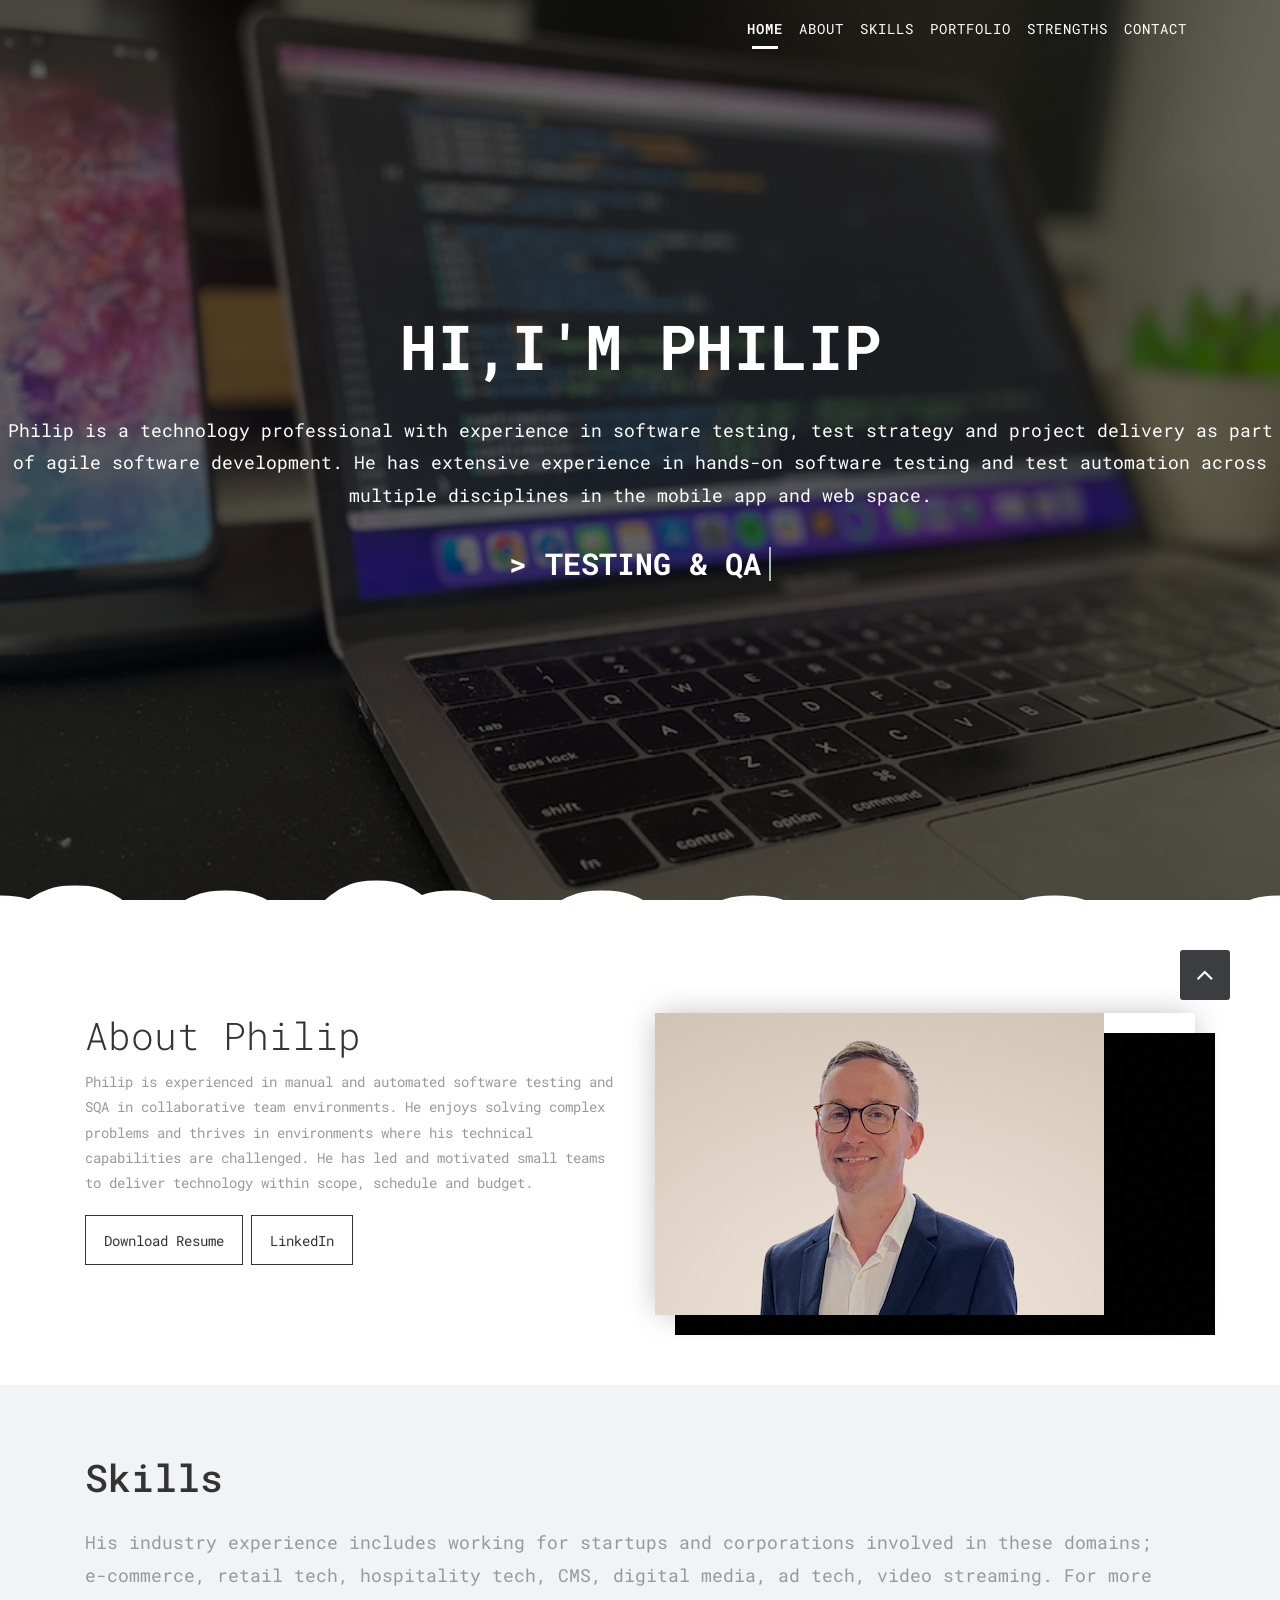
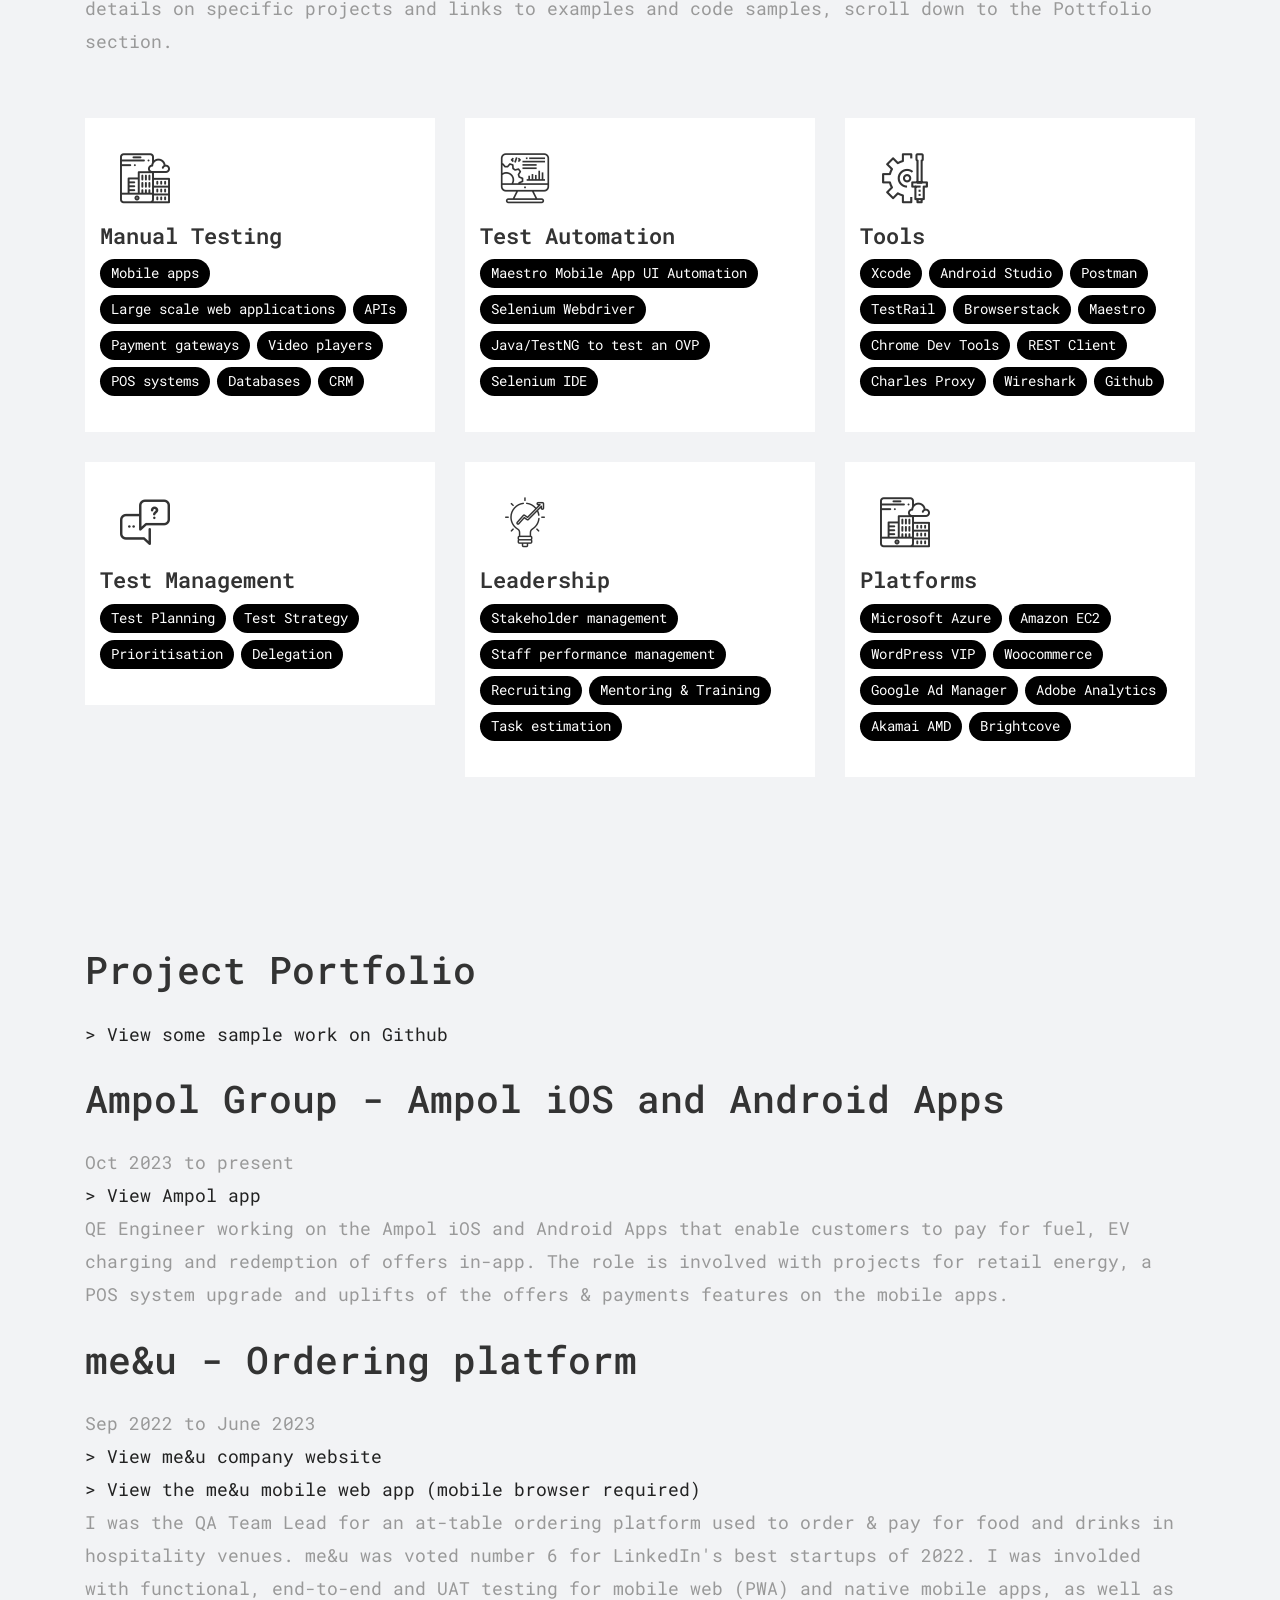
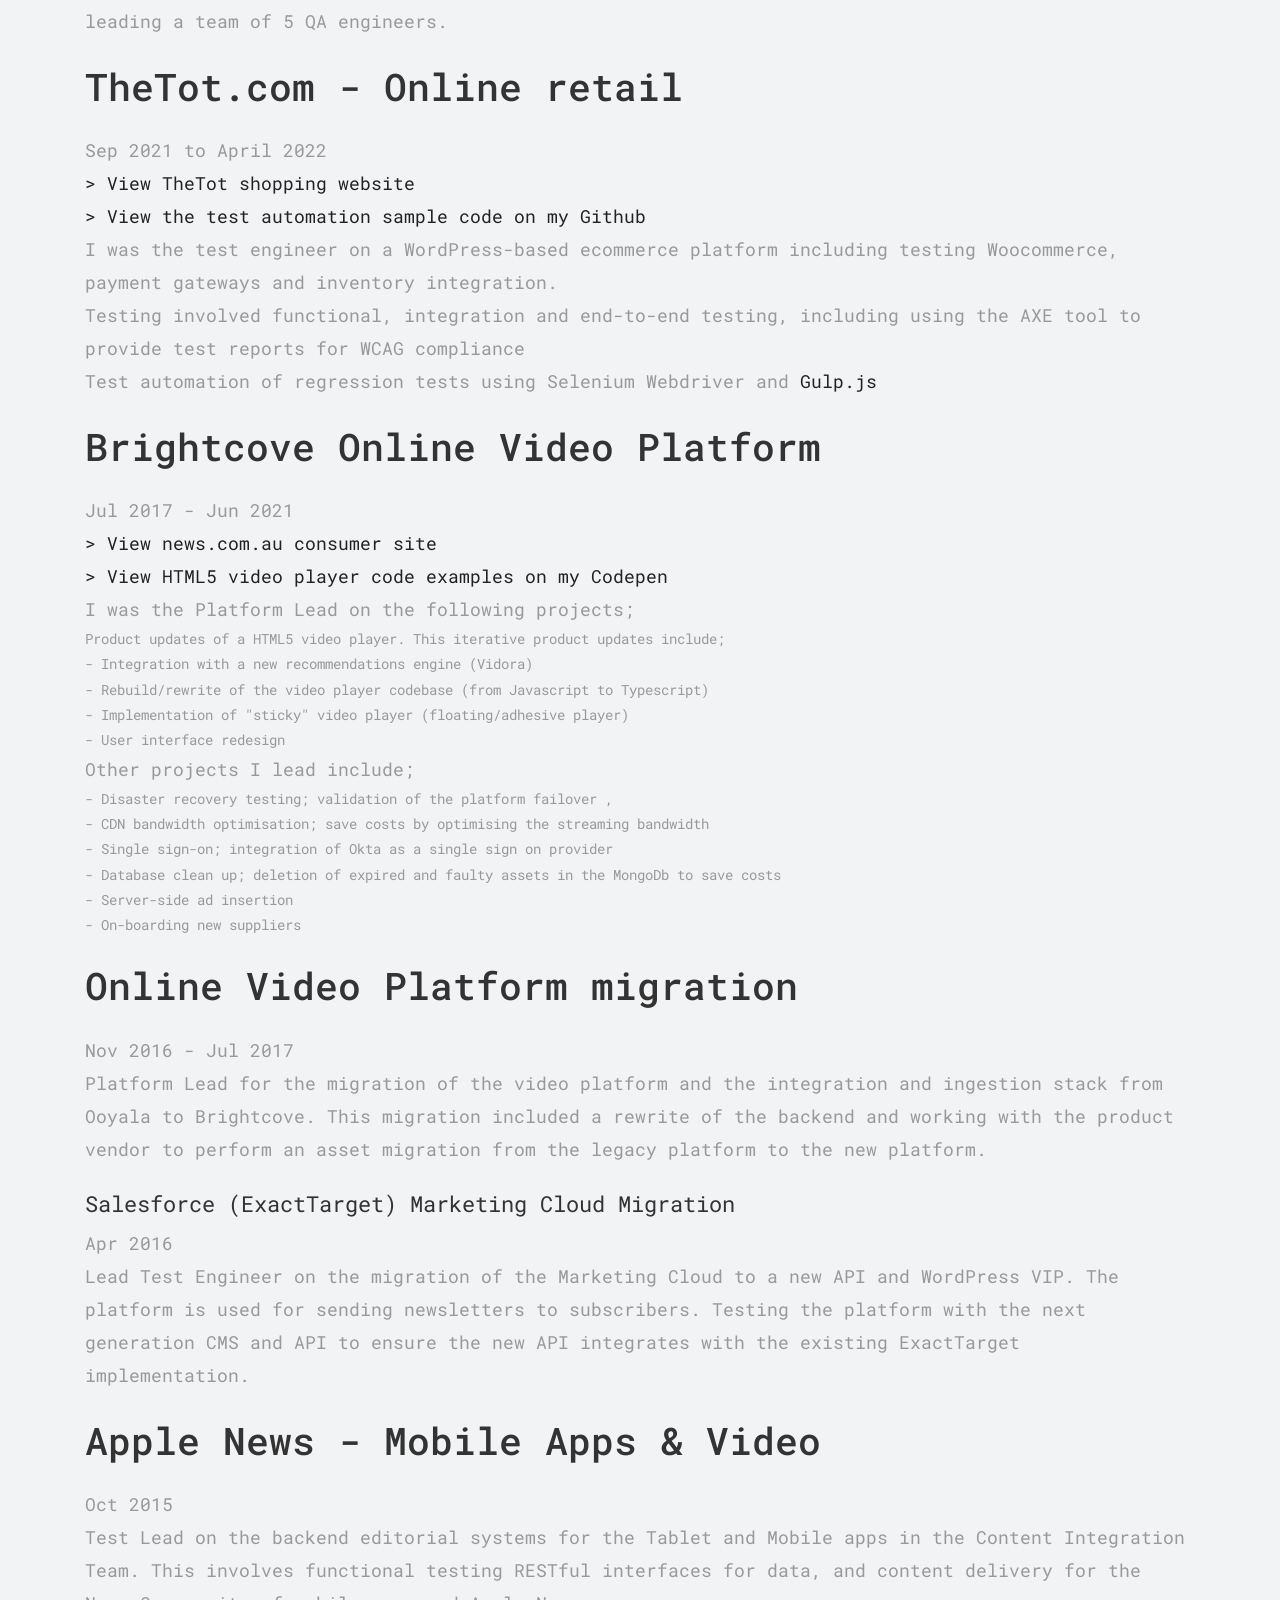
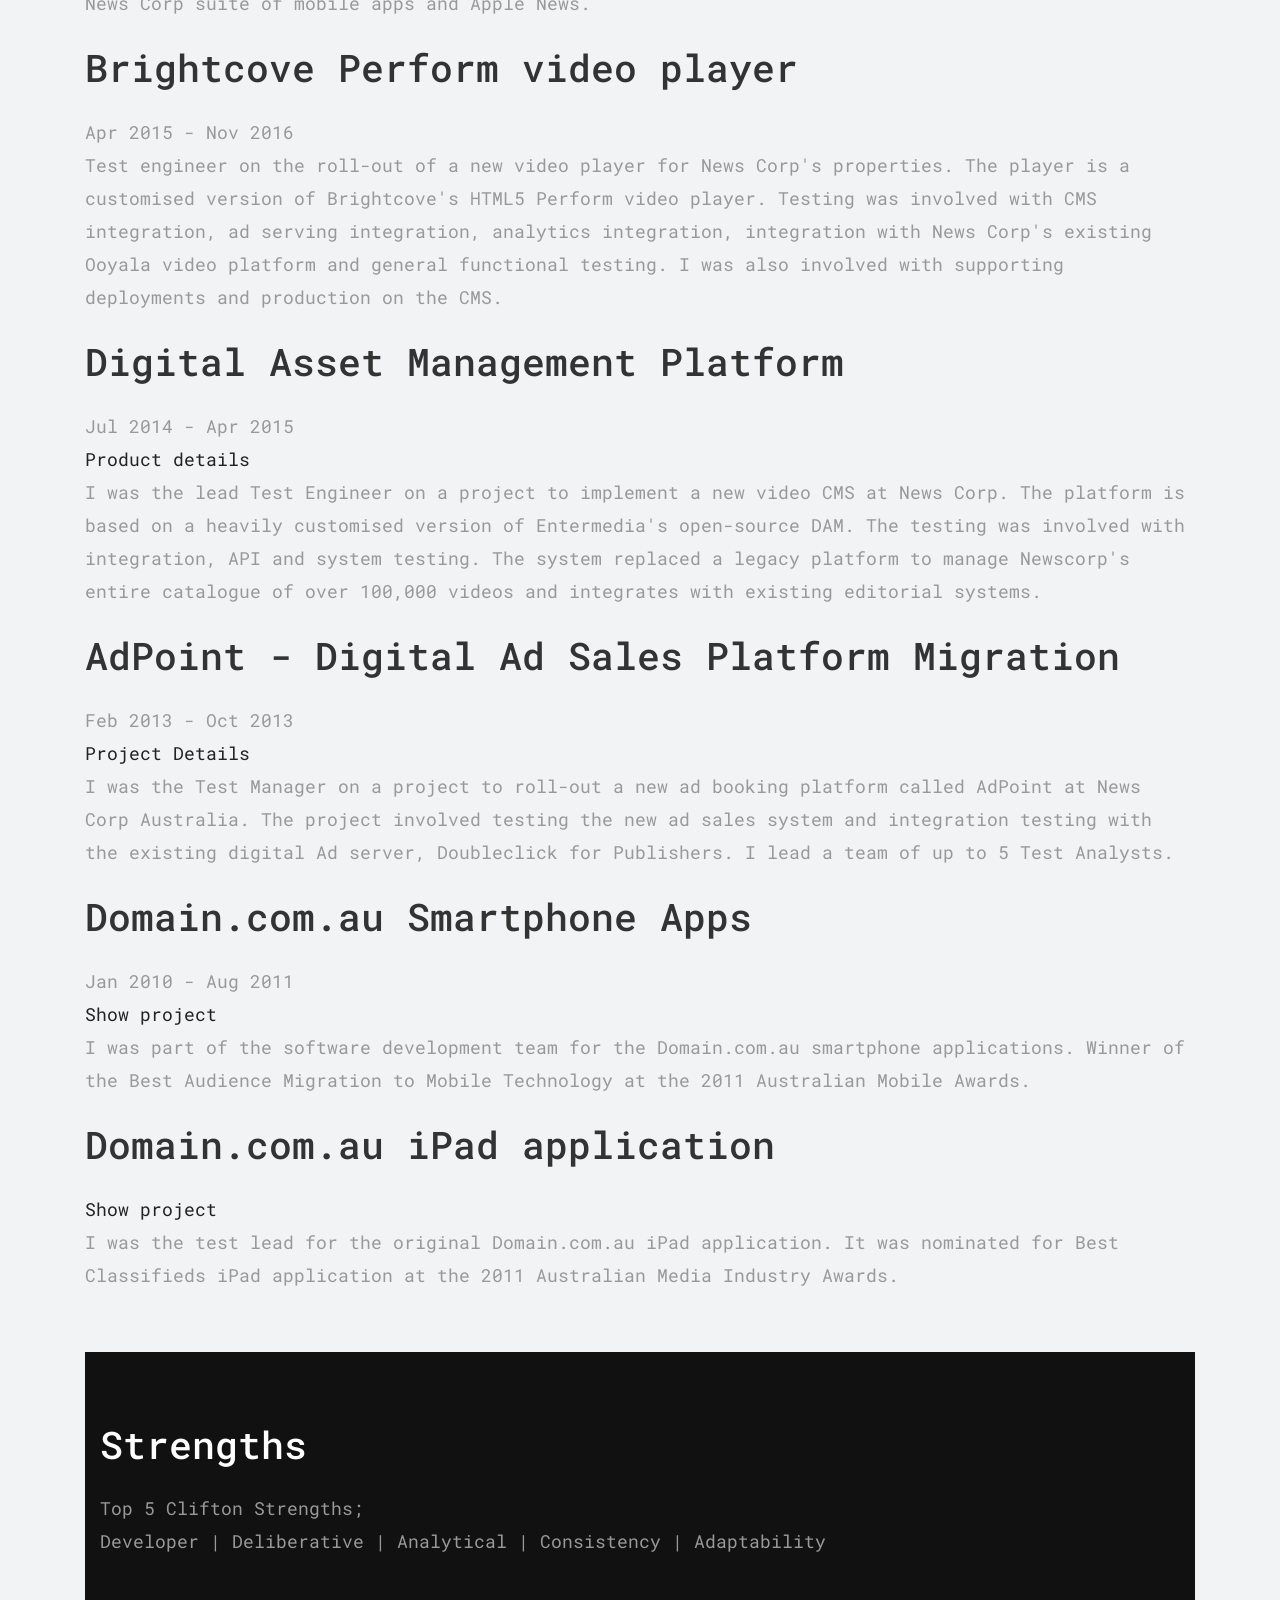
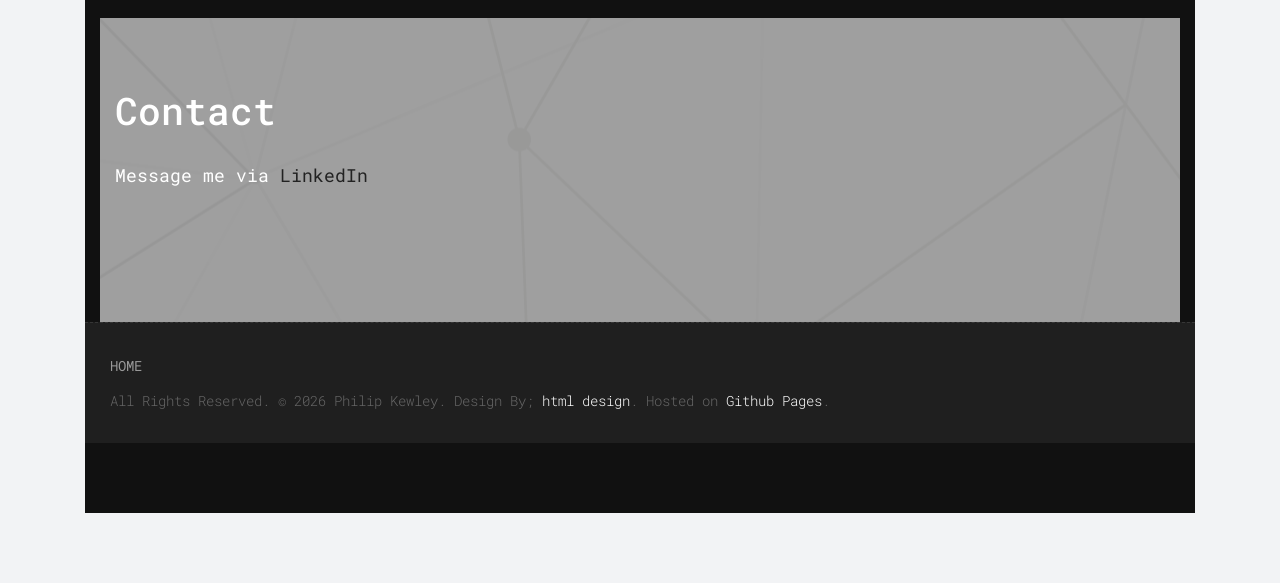
==== index.html @ 4b4eec86 "Fix website URL and update skills section ID Updated the website URL and changed the ID for the skil" ====
<!DOCTYPE html>
<html lang="en">
<head>
	
    <!-- Basic -->
    <meta charset="utf-8">
    <meta http-equiv="X-UA-Compatible" content="IE=edge">   
   
    <!-- Mobile Metas -->
    <meta name="viewport" content="width=device-width, minimum-scale=1.0, maximum-scale=1.0, user-scalable=no">
 
     <!-- Site Metas -->
    <title>Philip Kewley | IT Professional in Sydney</title>  
    <meta name="keywords" content="Philip, Kewley, Sydney, test, qa, engineer, resume, cv, LinkedIn">
    <meta name="description" content="Philip Kewley IT Professional Sydney">
    <meta name="robots" content="index,nofollow">	
    <meta name="author" content="">

    <!-- Site Icons -->
    <link rel="icon" type="image/x-icon" href="images/favicon.ico">
    <link rel="apple-touch-icon" href="images/apple-touch-icon.png">

    <!-- Bootstrap CSS -->
    <link rel="stylesheet" href="css/bootstrap.min.css">
    <!-- Site CSS -->
    <link rel="stylesheet" href="style.css">
    <!-- Responsive CSS -->
    <link rel="stylesheet" href="css/responsive.css">
    <!-- Custom CSS -->
    <link rel="stylesheet" href="css/custom.css">
	<script src="js/modernizr.js"></script> <!-- Modernizr -->

     <!-- Google Site names for mobile -->	
     <script type="application/ld+json">
     {
      "@context" : "https://schema.org",
      "@type" : "WebSite",
      "name" : "Philip Kewley IT Professional",
      "url" : "https://philipkewley.com/"
     }
     </script>
      <!-- END Google Site names for mobile -->
	
    <!--[if lt IE 9]>
      <script src="https://oss.maxcdn.com/libs/html5shiv/3.7.0/html5shiv.js"></script>
      <script src="https://oss.maxcdn.com/libs/respond.js/1.4.2/respond.min.js"></script>
    <![endif]-->

</head>
<body id="page-top" class="politics_version">

    <!-- LOADER -->
    <div id="preloader">
        <div id="main-ld">
			<div id="loader"></div>  
		</div>
    </div><!-- end loader -->
    <!-- END LOADER -->
	
    <!-- Navigation -->
    <nav class="navbar navbar-expand-lg navbar-dark fixed-top" id="mainNav">
      <div class="container">
        <a class="navbar-brand js-scroll-trigger" href="#page-top">
	<!--		<img class="img-fluid" src="images/logo.png" alt="" />
	-->	</a>
        <button class="navbar-toggler navbar-toggler-right" type="button" data-toggle="collapse" data-target="#navbarResponsive" aria-controls="navbarResponsive" aria-expanded="false" aria-label="Toggle navigation">
          Menu
          <i class="fa fa-bars"></i>
        </button>
        <div class="collapse navbar-collapse" id="navbarResponsive">
          <ul class="navbar-nav text-uppercase ml-auto">
            <li class="nav-item">
              <a class="nav-link js-scroll-trigger active" href="#home">Home</a>
            </li>
            <li class="nav-item">
              <a class="nav-link js-scroll-trigger" href="#about">About</a>
            </li>
            <li class="nav-item">
            <a class="nav-link js-scroll-trigger" href="#skills">Skills</a>
          </li>
           <li class="nav-item">
              <a class="nav-link js-scroll-trigger" href="#portfolio">Portfolio</a>
            </li>
            <li class="nav-item">
 <!--              <a class="nav-link js-scroll-trigger" href="#testimonials">Testimonials</a>
   -->           </li>
			<li class="nav-item">
              <a class="nav-link js-scroll-trigger" href="#strengths">Strengths</a>
            </li>
			<li class="nav-item">
              <a class="nav-link js-scroll-trigger" href="#contact">Contact</a>
            </li>
          </ul>
        </div>
      </div>
    </nav>
	
	<section id="home" class="main-banner parallaxie" style="background: url('uploads/banner-01.jpg')">
		<div class="heading">
			<h1>Hi,I'm Philip</h1>
			<p>Philip is a technology professional with experience in software testing, test strategy and project delivery as part of agile software development. He has extensive experience in hands-on software testing and test automation across multiple disciplines in the mobile app and web space. </p>
            <h3 class="cd-headline clip is-full-width">
				  <!--  <span></span>  -->
				<span class="cd-words-wrapper">
					<b class="is-visible">> Testing & QA</b>
					<b>> Test automation</b>
					<b>> Leadership</b>
					<b>> QA planning & strategy</b>
				
					
				</span>
			</h3>
		</div>
	</section>	
</div>
	</section>

	<svg id="clouds" class="hidden-xs" xmlns="http://www.w3.org/2000/svg" version="1.1" width="100%" height="100" viewBox="0 0 85 100" preserveAspectRatio="none">
        <path d="M-5 100 Q 0 20 5 100 Z
            M0 100 Q 5 0 10 100
            M5 100 Q 10 30 15 100
            M10 100 Q 15 10 20 100
            M15 100 Q 20 30 25 100
            M20 100 Q 25 -10 30 100
            M25 100 Q 30 10 35 100
            M30 100 Q 35 30 40 100
            M35 100 Q 40 10 45 100
            M40 100 Q 45 50 50 100
            M45 100 Q 50 20 55 100
            M50 100 Q 55 40 60 100
            M55 100 Q 60 60 65 100
            M60 100 Q 65 50 70 100
            M65 100 Q 70 20 75 100
            M70 100 Q 75 45 80 100
            M75 100 Q 80 30 85 100
            M80 100 Q 85 20 90 100
            M85 100 Q 90 50 95 100
            M90 100 Q 95 25 100 100
            M95 100 Q 100 15 105 100 Z">
        </path>
    </svg>

    <div id="about" class="section wb">
        <div class="container">
            <div class="row">
                <div class="col-md-6">
                    <div class="message-box">                        
                        <h2>About Philip</h2>
                        <p>Philip is experienced in manual and automated software testing and SQA in collaborative team environments. 
			He enjoys solving complex problems and thrives in environments where his technical capabilities are challenged.
			He has led and motivated small teams to deliver technology within scope, schedule and budget. </p>
						<p></p>

                        <a href="Philip_Kewley_Resume.pdf" class="sim-btn btn-hover-new" data-text="Download Resume"><span>Download Resume</span></a>
                        <a href="https://www.linkedin.com/in/philipkewley/" class="sim-btn btn-hover-new" data-text="LinkedIn"><span>LinkedIn</span></a>
                    </div><!-- end messagebox -->
                </div><!-- end col -->

                <div class="col-md-6">
                    <div class="right-box-pro wow fadeIn">
                        <img src="uploads/philip_kewley.jpg" alt="Philip Kewley" class="img-fluid img-rounded">
                    </div><!-- end media -->
                </div><!-- end col -->
            </div><!-- end row -->
        </div><!-- end container -->
    </div><!-- end section -->
	
 <!--    Skills Title -->
    <div id="skills" class="section lb">
        <div class="container">
            <div class="section-title text-left">
                <h3>Skills</h3>
                <p>His industry experience includes working for startups and corporations involved in these domains;</p>
                <p>e-commerce, retail tech, hospitality tech, CMS, digital media, ad tech, video streaming. For more details on specific projects and links to examples and code samples, scroll down to the Pottfolio section.</p>
            </div><!-- end title -->

<!-- manual testing -->
            <div class="row">
				<div class="col-md-4">
                    <div class="services-inner-box">
						<div class="ser-icon">
							<i class="flaticon-development"></i>
						</div>

						<h2>Manual Testing</h2>

					<div class="experience-pills"> 
						<span>Mobile apps</span>
						<span>Large scale web applications</span> 
						<span>APIs</span> 
						<span>Payment gateways</span> 
						<span>Video players</span> 
						<span>POS systems</span> 
						<span>Databases</span> 
						<span>CRM</span> </div>
					</div>
                </div><!-- end col -->

<!-- test automation -->                
            <div class="col-md-4">
                    <div class="services-inner-box">
						<div class="ser-icon">
							<i class="flaticon-seo"></i>
						</div>
						<h2>Test Automation</h2>
						<div class="experience-pills"> <span>Maestro Mobile App UI Automation</span> <span>Selenium Webdriver</span> <span>Java/TestNG to test an OVP</span> <span>Selenium IDE</span> </div>
					</div>
                </div><!-- end col -->

<!-- tools -->				
                <div class="col-md-4">
                    <div class="services-inner-box">
						<div class="ser-icon">
							<i class="flaticon-process"></i>
						</div>
						<h2>Tools</h2>
					<div class="experience-pills"> <span>Xcode</span> <span>Android Studio</span> <span>Postman</span> <span>TestRail</span> <span>Browserstack</span> <span>Maestro</span> <span>Chrome Dev Tools</span> <span>REST Client</span> <span>Charles Proxy</span> <span>Wireshark</span> <span>Github</span>
					</div>
						</div>	
                </div><!-- end col -->

<!-- Test Management -->
    
                <div class="col-md-4">
                    <div class="services-inner-box">
						<div class="ser-icon">
							<i class="flaticon-discuss-issue"></i>
						</div>
						<h2>Test Management</h2>
						<div class="experience-pills"> <span>Test Planning</span> <span>Test Strategy</span> <span>Prioritisation</span> <span>Delegation</span> </div>
					</div>
                </div><!-- end col -->

<!-- Leadership -->	
    			<div class="col-md-4">
                    <div class="services-inner-box">
						<div class="ser-icon">
							<i class="flaticon-idea"></i>
						</div>
						<h2>Leadership</h2>
						<div class="experience-pills"> <span>Stakeholder management</span> <span>Staff performance management</span> <span>Recruiting</span> <span>Mentoring &amp; Training</span> <span>Task estimation</span> </div>
                        </p>
					</div>
                </div><!-- end col -->


<!-- platforms -->				   
                <div class="col-md-4">
                    <div class="services-inner-box">
						<div class="ser-icon">
							<i class="flaticon-development"></i>
						</div>
						<h2>Platforms</h2>
						<div class="experience-pills"> <span>Microsoft Azure</span> <span>Amazon EC2</span> <span>WordPress VIP</span> <span>Woocommerce</span> <span>Google Ad Manager</span> <span>Adobe Analytics</span> <span>Akamai AMD</span> <span>Brightcove</span> </div>
					</div>
                </div><!-- end col -->

          </div><!-- end row -->
       </div><!-- end container -->
   </div><!-- end section -->
	
	<div id="portfolio" class="section lb">
		<div class="container">
			<div class="section-title text-left">
                <h3>Project Portfolio</h3>
		<p><a href="https://github.com/kewlep" target="_blank" rel="noopener">> View some sample work on Github</a></p><br>
		<h3>Ampol Group - Ampol iOS and Android Apps</h3>
<p>Oct 2023 to present</p>
<p><a href="https://www.ampol.com.au/app" target="_blank" rel="noopener">> View Ampol app</a></p>

<p> QE Engineer working on the Ampol iOS and Android Apps that enable customers to pay for fuel, EV charging and redemption of offers in-app. The role is involved with projects for retail energy, a POS system upgrade and uplifts of the offers & payments features on the mobile apps.</p>
<br>

				
		<h3>me&u - Ordering platform</h3>
<p>Sep 2022 to June 2023</p>
<p><a href="http://www.meandu.com" target="_blank" rel="noopener">> View me&u company website</a></p>
<p><a href="https://app.meandu.com/order/meandu-opera?r=au" target="_blank" rel="noopener">> View the me&u mobile web app (mobile browser required)</a></p>

<p>I was the QA Team Lead for an at-table ordering platform used to order & pay for food and drinks in hospitality venues. me&u was voted number 6 for LinkedIn's best startups of 2022. I was involded with functional, end-to-end and UAT testing for mobile web (PWA) and native mobile apps, as well as leading a team of 5 QA engineers.</p>
<br>		
				
				
               <h3>TheTot.com - Online retail</h3>
<p>Sep 2021 to April 2022</p>
<p><a href="http://www.thetot.com" target="_blank" rel="noopener">> View TheTot shopping website</a></p>
<p><a href="https://github.com/kewlep" target="_blank" rel="noopener">> View the test automation sample code on my Github</a></p>
<p>I was the test engineer on a WordPress-based ecommerce platform including testing Woocommerce, payment gateways and inventory integration.</p>
<p>Testing involved functional, integration and end-to-end testing, including using the AXE tool to provide test reports for WCAG compliance</p>   
<p>Test automation of regression tests using Selenium Webdriver and <a href="https://gulpjs.com/" target="_blank" rel="noopener">Gulp.js</a></p>
</p>
<br>
<h3>Brightcove Online Video Platform </h3>
<p>Jul 2017 - Jun 2021</p>
<p><a href="https://www.news.com.au/video" target="_blank" rel="noopener">> View news.com.au consumer site</a></p>
<p><a href="https://codepen.io/philqley" target="_blank" rel="noopener">> View HTML5 video player code examples on my Codepen</a></p>
<p>I was the Platform Lead on the following projects;</p>
<ul>
<li>Product updates of a HTML5 video player. This iterative product updates include;</li>
</ul>
<ul>
<li>- Integration with a new recommendations engine (Vidora)</li>
<li>- Rebuild/rewrite of the video player codebase (from Javascript to Typescript)</li>
<li>- Implementation of "sticky" video player (floating/adhesive player)</li>
<li>- User interface redesign</li>
</ul>
<p>Other projects I lead include;</p>
<ul>
<li>- Disaster recovery testing; validation of the platform failover ,&nbsp;</li>
<li>- CDN bandwidth optimisation; save costs by optimising the streaming bandwidth</li>
<li>- Single sign-on; integration of Okta as a single sign on provider</li>
<li>- Database clean up; deletion of expired and faulty assets in the MongoDb to save costs</li>
<li>- Server-side ad insertion</li>
<li>- On-boarding new suppliers</li>
<br>
</ul>
<h3>Online Video Platform migration</h3>
<p>Nov 2016 - Jul 2017</p>
<p>Platform Lead for the migration of the video platform and the integration and ingestion stack from Ooyala to Brightcove. This migration included a rewrite of the backend and working with the product vendor to perform an asset migration from the legacy platform to the new platform.</p>
<br>
<h2>Salesforce (ExactTarget) Marketing Cloud Migration</h2>
<p>Apr 2016</p>
<p>Lead Test Engineer on the migration of the Marketing Cloud to a new API and WordPress VIP. The platform is used for sending newsletters to subscribers. Testing the platform with the next generation CMS and API to ensure the new API integrates with the existing ExactTarget implementation.</p>
<br>
<h3>Apple News - Mobile Apps &amp; Video</h3>
<p>Oct 2015</p>
<p>Test Lead on the backend editorial systems for the Tablet and Mobile apps in the Content Integration Team. This involves functional testing RESTful interfaces for data, and content delivery for the News Corp suite of mobile apps and Apple News.</p>
<br>
<h3>Brightcove Perform video player</h3>
<p>Apr 2015 - Nov 2016</p>
<p>Test engineer on the roll-out of a new video player for News Corp's properties. The player is a customised version of Brightcove's HTML5 Perform video player. Testing was involved with CMS integration, ad serving integration, analytics integration, integration with News Corp's existing Ooyala video platform and general functional testing. I was also involved with supporting deployments and production on the CMS.</p>
<br>
<h3>Digital Asset Management Platform</h3>
<p>Jul 2014 - Apr 2015</p>
<p><a href="http://entermediasoftware.com/" target="_blank" rel="noopener">Product details</a></p>
<p>I was the lead Test Engineer on a project to implement a new video CMS at News Corp. The platform is based on a heavily customised version of Entermedia's open-source DAM. The testing was involved with integration, API and system testing. The system replaced a legacy platform to manage Newscorp's entire catalogue of over 100,000 videos and integrates with existing editorial systems.</p>
<br>
<h3>AdPoint - Digital Ad Sales Platform Migration</h3>
<p>Feb 2013 - Oct 2013</p>
<p><a href="http://www.adoperationsonline.com/2013/10/09/news-corp-australia-goes-live-with-lineup-systems-adpoint-to-drive-digital-sales/" target="_blank" rel="noopener">Project Details</a></p>
<p>I was the Test Manager on a project to roll-out a new ad booking platform called AdPoint at News Corp Australia. The project involved testing the new ad sales system and integration testing with the existing digital Ad server, Doubleclick for Publishers. I lead a team of up to 5 Test Analysts.</p>
<br>
<h3>Domain.com.au Smartphone Apps</h3>
<p>Jan 2010 - Aug 2011</p>
<p><a href="http://mobileawards.com.au/MA2011/entry_details.asp?ID=10222&amp;Category_ID=4620" target="_blank" rel="noopener">Show project</a></p>
<p>I was part of the software development team for the Domain.com.au smartphone applications. Winner of the Best Audience Migration to Mobile Technology at the 2011 Australian Mobile Awards.</p>
<br>
<h3>Domain.com.au iPad application</h3>
<p><a href="http://www.aimia.com.au/
	/awards/aimia-awards/hall-of-fame/18th-aimia-awards/18th-aimia-awards-finalists/best-classifieds" target="_blank" rel="noopener">Show project</a></p>
<p>I was the test lead for the original Domain.com.au iPad application. It was nominated for Best Classifieds iPad application at the 2011 Australian Media Industry Awards.</p>

</div><!-- end title -->
			



<!--			<div class="gallery-menu row">
				<div class="col-md-12">
					<div class="button-group filter-button-group text-left">
						<button class="active" data-filter="*">All</button>
						<button data-filter=".gal_a">Video</button>
						<button data-filter=".gal_b">Media</button>
						<button data-filter=".gal_c">Ecommerce</button>
					</div>
				</div>
			</div>
			
			<div class="gallery-list row">
				<div class="col-md-4 col-sm-6 gallery-grid gal_a gal_b">
					<div class="gallery-single fix">
						<img src="uploads/gallery_img-01.jpg" class="img-fluid" alt="Image">
						<div class="img-overlay">
							<a href="uploads/gallery_img-01.jpg" data-rel="prettyPhoto[gal]" class="hoverbutton global-radius"><i class="fa fa-picture-o"></i></a>
						</div>
					</div>
				</div>
				
				<div class="col-md-4 col-sm-6 gallery-grid gal_c gal_b">
					<div class="gallery-single fix">
						<img src="uploads/gallery_img-02.jpg" class="img-fluid" alt="Image">
						<div class="img-overlay">
							<a href="uploads/gallery_img-02.jpg" data-rel="prettyPhoto[gal]" class="hoverbutton global-radius"><i class="fa fa-picture-o"></i></a>
						</div>
					</div>
				</div>
				
				<div class="col-md-4 col-sm-6 gallery-grid gal_a gal_c">
					<div class="gallery-single fix">
						<img src="uploads/gallery_img-03.jpg" class="img-fluid" alt="Image">
						<div class="img-overlay">
							<a href="uploads/gallery_img-03.jpg" data-rel="prettyPhoto[gal]" class="hoverbutton global-radius"><i class="fa fa-picture-o"></i></a>
						</div>
					</div>
				</div>
				
				<div class="col-md-4 col-sm-6 gallery-grid gal_b gal_a">
					<div class="gallery-single fix">
						<img src="uploads/gallery_img-04.jpg" class="img-fluid" alt="Image">
						<div class="img-overlay">
							<a href="uploads/gallery_img-04.jpg" data-rel="prettyPhoto[gal]" class="hoverbutton global-radius"><i class="fa fa-picture-o"></i></a>
						</div>
					</div>
				</div>
				
				<div class="col-md-4 col-sm-6 gallery-grid gal_a gal_c">
					<div class="gallery-single fix">
						<img src="uploads/gallery_img-05.jpg" class="img-fluid" alt="Image">
						<div class="img-overlay">
							<a href="uploads/gallery_img-05.jpg" data-rel="prettyPhoto[gal]" class="hoverbutton global-radius"><i class="fa fa-picture-o"></i></a>
						</div>
					</div>
				</div>
				
				<div class="col-md-4 col-sm-6 gallery-grid gal_c gal_a">
					<div class="gallery-single fix">
						<img src="uploads/gallery_img-06.jpg" class="img-fluid" alt="Image">
						<div class="img-overlay">
							<a href="uploads/gallery_img-06.jpg" data-rel="prettyPhoto[gal]" class="hoverbutton global-radius"><i class="fa fa-picture-o"></i></a>
						</div>
					</div>
				</div>
			</div>
			</div>
		</div>
	</div>
	
<!--	 <div id="testimonials" class="section wb">
        <div class="container">
            <div class="section-title text-left">
                <h3>Testimonials</h3>
                <p>We thanks for all our awesome testimonials! There are hundreds of our happy customers! </p>
            </div> end title -->

<!--            <div class="row">
                <div class="col-md-12 col-sm-12">
                    <div class="testi-carousel owl-carousel owl-theme">
                        <div class="testimonial clearfix">
                            <div class="desc">
                                <h3><i class="fa fa-quote-left"></i> Wonderful Support!</h3>
                                <p class="lead">They have got my project on time with the competition with a sed highly skilled, and experienced & professional team.</p>
                            </div>
                            <div class="testi-meta">
                                <img src="uploads/testi_01.png" alt="" class="img-fluid alignleft">
                                <h4>James Fernando <small>- Manager of Racer</small></h4>
                            </div>
                         

                        <div class="testimonial clearfix">
                            <div class="desc">
                                <h3><i class="fa fa-quote-left"></i> Awesome Services!</h3>
                                <p class="lead">Explain to you how all this mistaken idea of denouncing pleasure and praising pain was born and I will give you completed.</p>
                            </div>
                            <div class="testi-meta">
                                <img src="uploads/testi_02.png" alt="" class="img-fluid alignleft">
                                <h4>Jacques Philips <small>- Designer</small></h4>
                            </div>
                             end testi-meta -->
 <!--                       </div>
                         end testimonial -->

 <!--                       <div class="testimonial clearfix">
                            <div class="desc">
                                <h3><i class="fa fa-quote-left"></i> Great & Talented Team!</h3>
                                <p class="lead">The master-builder of human happines no one rejects, dislikes avoids pleasure itself, because it is very pursue pleasure. </p>
                            </div>
                            <div class="testi-meta">
                                <img src="uploads/testi_03.png" alt="" class="img-fluid alignleft">
                                <h4>Venanda Mercy <small>- Newyork City</small></h4>
                            </div>
                            end testi-meta -->
       <div id="blog" class="section db">
        <div class="container">
            <div class="section-title text-left">
                <h3>Strengths</h3>
               
                <p>  Top 5 Clifton Strengths; </p>
		    
		   <p> 
            <!-- Top 5 <a href="https://www.gallup.com/cliftonstrengths/en/253715/34-cliftonstrengths-themes.aspx">Clifton strengths</a> results from survey; end title -->
		    </p>
		    			<p> Developer | Deliberative | Analytical | Consistency | Adaptability
            </div><!-- end title -->

    <div id="contact" class="section db">
        <div class="container">
            <div class="section-title text-left">
                <h3>Contact</h3>
               
		    
		    
<!-- 		    <p>Email; 
		    
		    
			<p> Email address <id="email"></p> -->
            <p> Message me via <a href="https://www.linkedin.com/in/philipkewley/">LinkedIn</a></p>
            </div><!-- end title -->

<!--            <div class="row">
                <div class="col-md-12">
                    <div class="contact_form">
                        <div id="message"></div>
                        <form id="contactForm" name="sentMessage" novalidate="novalidate">
							<div class="row">
								<div class="col-md-6">
									<div class="form-group">
										<input class="form-control" id="name" type="text" placeholder="Your Name" required="required" data-validation-required-message="Please enter your name.">
										<p class="help-block text-danger"></p>
									</div>
									<div class="form-group">
										<input class="form-control" id="email" type="email" placeholder="Your Email" required="required" data-validation-required-message="Please enter your email address.">
										<p class="help-block text-danger"></p>
									</div>
									<div class="form-group">
										<input class="form-control" id="phone" type="tel" placeholder="Your Phone" required="required" data-validation-required-message="Please enter your phone number.">
										<p class="help-block text-danger"></p>
									</div>
								</div>
								<div class="col-md-6">
									<div class="form-group">
										<textarea class="form-control" id="message" placeholder="Your Message" required="required" data-validation-required-message="Please enter a message."></textarea>
										<p class="help-block text-danger"></p>
									</div>
								</div>
								<div class="clearfix"></div>
								<div class="col-lg-12 text-center">
									<div id="success"></div>
									<button id="sendMessageButton" class="sim-btn btn-hover-new" data-text="Send Message" type="submit">Send Message</button>
								</div>
							</div>
						</form>
                    </div>
                </div> end col -->
            </div><!-- end row -->
        </div><!-- end container -->
   </div><!-- end section -->

    <div class="copyrights">
        <div class="container">
            <div class="footer-distributed">
                <div class="footer-left">
                    <p class="footer-links">
                        <a href="#">Home</a>
                        
                    </p>
                    <p class="footer-company-name">All Rights Reserved. &copy; 2026 Philip Kewley. Design By; 
					<a href="https://html.design/">html design</a>. Hosted on <a href="https://github.com/kewlep">Github Pages</a>.</p>
                </div>
            </div>
        </div><!-- end container -->
    </div><!-- end copyrights -->

    <a href="#" id="scroll-to-top" class="dmtop global-radius"><i class="fa fa-angle-up"></i></a>

    <!-- ALL JS FILES -->
    <script src="js/all.js"></script>
	<!-- Camera Slider -->
	<script src="js/jquery.mobile.customized.min.js"></script>
	<script src="js/jquery.easing.1.3.js"></script> 
	<script src="js/parallaxie.js"></script>
	<script src="js/headline.js"></script>
	<!-- Contact form JavaScript -->
    <script src="js/jqBootstrapValidation.js"></script>
    <script src="js/contact_me.js"></script>
    <!-- ALL PLUGINS -->
    <script src="js/custom.js"></script>
    <script src="js/jquery.vide.js"></script>

</body>
</html>
---- style.css ----
/*------------------------------------------------------------------
    Version: 1.0
-------------------------------------------------------------------*/

/*------------------------------------------------------------------
    IMPORT FONTS
-------------------------------------------------------------------*/

@import url('https://fonts.googleapis.com/css?family=Roboto+Mono:300,400,500,700');

/*------------------------------------------------------------------
    IMPORT FILES
-------------------------------------------------------------------*/

@import url(css/animate.css);
@import url(css/camera.css);
@import url(css/flaticon.css);
@import url(css/prettyPhoto.css);
@import url(css/owl.carousel.css);
@import url(css/font-awesome.min.css);

/*------------------------------------------------------------------
    SKELETON
-------------------------------------------------------------------*/

body {
    color: #999999;
    font-size: 14px;
    font-family: 'Roboto Mono', monospace;
    line-height: 1.80857;
}

html, body{
	height: 100%;
}

body.demos .section {
    background: url(images/bg.png) repeat top center #f2f3f5;
}

body.demos .section-title img {
    max-width: 280px;
    display: block;
    margin: 10px auto;
}

body.demos .service-widget h3 {
    border-bottom: 1px solid #ededed;
    font-size: 18px;
    padding: 20px 0;
    background-color: #ffffff;
}

body.demos .service-widget {
    margin: 0 0 30px;
    padding: 30px;
    background-color: #fff
}

body.demos .container-fluid {
    max-width: 1080px
}

a {
    color: #1f1f1f;
    text-decoration: none !important;
    outline: none !important;
    -webkit-transition: all .3s ease-in-out;
    -moz-transition: all .3s ease-in-out;
    -ms-transition: all .3s ease-in-out;
    -o-transition: all .3s ease-in-out;
    transition: all .3s ease-in-out;
}

h1,
h2,
h3,
h4,
h5,
h6 {
    letter-spacing: 0;
    font-weight: normal;
    position: relative;
    padding: 0 0 10px 0;
    font-weight: normal;
    line-height: 120% !important;
    color: #333333;
    margin: 0
}

h1 {
    font-size: 24px
}

h2 {
    font-size: 22px
}

h3 {
    font-size: 18px
}

h4 {
    font-size: 16px
}

h5 {
    font-size: 14px
}

h6 {
    font-size: 13px
}

h1 a,
h2 a,
h3 a,
h4 a,
h5 a,
h6 a {
    color: #212121;
    text-decoration: none!important;
    opacity: 1
}

h1 a:hover,
h2 a:hover,
h3 a:hover,
h4 a:hover,
h5 a:hover,
h6 a:hover {
    opacity: .8
}

a {
    color: #222222;
    text-decoration: none;
    outline: none;
}

a,
.btn {
    text-decoration: none !important;
    outline: none !important;
    -webkit-transition: all .3s ease-in-out;
    -moz-transition: all .3s ease-in-out;
    -ms-transition: all .3s ease-in-out;
    -o-transition: all .3s ease-in-out;
    transition: all .3s ease-in-out;
}

.btn-custom {
    margin-top: 20px;
    background-color: transparent !important;
    border: 2px solid #ddd;
    padding: 12px 40px;
    font-size: 16px;
}

.lead {
    font-size: 18px;
    line-height: 30px;
    color: #767676;
    margin: 0;
    padding: 0;
}

blockquote {
    margin: 20px 0 20px;
    padding: 30px;
}

ul, li, ol{
	margin: 0px;
	list-style: none;
	padding: 0px;
}


/*------------------------------------------------------------------
    WP CORE
-------------------------------------------------------------------*/

.first {
    clear: both
}

.last {
    margin-right: 0
}

.alignnone {
    margin: 5px 20px 20px 0;
}

.aligncenter,
div.aligncenter {
    display: block;
    margin: 5px auto 5px auto;
}

.alignright {
    float: right;
    margin: 10px 0 20px 20px;
}

.alignleft {
    float: left;
    margin: 10px 20px 20px 0;
}

a img.alignright {
    float: right;
    margin: 10px 0 20px 20px;
}

a img.alignnone {
    margin: 10px 20px 20px 0;
}

a img.alignleft {
    float: left;
    margin: 10px 20px 20px 0;
}

a img.aligncenter {
    display: block;
    margin-left: auto;
    margin-right: auto
}

.wp-caption {
    background: #fff;
    border: 1px solid #f0f0f0;
    max-width: 96%;
    /* Image does not overflow the content area */
    padding: 5px 3px 10px;
    text-align: center;
}

.wp-caption.alignnone {
    margin: 5px 20px 20px 0;
}

.wp-caption.alignleft {
    margin: 5px 20px 20px 0;
}

.wp-caption.alignright {
    margin: 5px 0 20px 20px;
}

.wp-caption img {
    border: 0 none;
    height: auto;
    margin: 0;
    max-width: 98.5%;
    padding: 0;
    width: auto;
}

.wp-caption p.wp-caption-text {
    font-size: 11px;
    line-height: 17px;
    margin: 0;
    padding: 0 4px 5px;
}


/* Text meant only for screen readers. */

.screen-reader-text {
    clip: rect(1px, 1px, 1px, 1px);
    position: absolute !important;
    height: 1px;
    width: 1px;
    overflow: hidden;
}

.screen-reader-text:focus {
    background-color: #f1f1f1;
    border-radius: 3px;
    box-shadow: 0 0 2px 2px rgba(0, 0, 0, 0.6);
    clip: auto !important;
    color: #21759b;
    display: block;
    font-size: 14px;
    font-size: 0.875rem;
    font-weight: bold;
    height: auto;
    left: 5px;
    line-height: normal;
    padding: 15px 23px 14px;
    text-decoration: none;
    top: 5px;
    width: auto;
    z-index: 100000;
    /* Above WP toolbar. */
}


/*------------------------------------------------------------------
    HEADER
-------------------------------------------------------------------*/

.navbar-dark{
	
}

.navbar-dark .navbar-nav .nav-link{
	color: #ffffff;
	letter-spacing: 1px;
	font-size: 14px;
	position: relative;
}
.navbar-dark .navbar-nav .nav-link:hover{
	color: #ffffff;
}
.navbar-dark .navbar-nav .nav-link.active{
	font-weight: 600;
}
.navbar-dark .navbar-nav .nav-link::after {
    content: '';
    width: 0;
    height: 3px;
    background: #ffffff;
    position: absolute;
    bottom: 0;
    left: 0;
	right: 0;
	text-align: center;
	margin: 0 auto;
    border-radius: 0px;
    -webkit-transition: all .5s;
    transition: all .5s;
    z-index: -1;
}
.navbar-dark .navbar-nav .nav-link.active::after {
	width: 50%;
}

/*------------------------------------------------------------------
    SECTIONS
-------------------------------------------------------------------*/

.main-banner{
	height: 100%;
	position: relative;
}

.main-banner{
	display: table;
    width: 100%;
	text-align: center;
}
.main-banner::after {
    content: " ";
    position: absolute;
    top: 0;
    bottom: 0;
    left: 0;
    right: 0;
    background-color: #000;
    z-index: 0;
    opacity: .6;
}
.heading{
	color: #fff;
	display: table-cell;
	vertical-align: middle;
	position: relative;
	z-index: 1;
}
.heading h1{
	color: #ffffff;
	font-weight: 700;
	font-size: 62px;
	text-transform: uppercase;
}
.heading p{
	font-size: 18px;
	padding: 20px 0px;
}

.heading h3{
	color: ffffff;
}

.cd-words-wrapper {
  display: inline-block;
  position: relative;
  text-align: left;
}
.cd-words-wrapper b {
  display: inline-block;
  position: absolute;
  white-space: nowrap;
  left: 0;
  top: 0;
}
.cd-words-wrapper b.is-visible {
  position: relative;
}
.no-js .cd-words-wrapper b {
  opacity: 0;
}
.no-js .cd-words-wrapper b.is-visible {
  opacity: 1;
}

/* -------------------------------- 

xclip 

-------------------------------- */
.cd-headline.clip span {
  display: inline-block;
  padding: .2em 0;
  color: #ffffff;
  font-size: 30px;
}
.cd-headline.clip span b{
	text-transform: uppercase;
}
.cd-headline.clip .cd-words-wrapper {
  overflow: hidden;
  vertical-align: top;
}
.cd-headline.clip .cd-words-wrapper::after {
  /* line */
  content: '';
  position: absolute;
  top: 0;
  right: 0;
  width: 2px;
  height: 100%;
  background-color: #aebcb9;
}
.cd-headline.clip b {
  opacity: 0;
}
.cd-headline.clip b.is-visible {
  opacity: 1;
}


#mainNav.navbar-shrink {
    padding-top: 10px;
    padding-bottom: 10px;
    background-color: #333333;
}

#clouds{
	margin-top: -5%;
	position: relative;
	z-index: 1;
}
#clouds path {
    fill: #ffffff;
    bottom: -10px;
    overflow: hidden;
    stroke: #ffffff;
}

.section {
    display: block;
    position: relative;
    overflow: hidden;
    padding: 70px 0;
}

.noover {
    overflow: visible;
}

.noover .btn-dark {
    border: 0 !important;
}

.nopad {
    padding: 0;
}

.nopadtop {
    padding-top: 0;
}

.section.wb {
    background-color: #ffffff;
}

.section.lb {
    background-color: #f2f3f5;
}

.section.db {
    background-color: #111111;
}

.section.color1 {
    background-color: #448AFF;
}

.first-section {
    display: block;
    position: relative;
    overflow: hidden;
    padding: 16em 0 13em;
}

.first-section h2 {
    color: #ffffff;
    font-size: 68px;
    font-weight: 300;
    text-transform: capitalize;
    display: block;
    margin: 0;
    padding: 0 0 30px;
    position: relative;
}

.first-section .lead {
    font-size: 21px;
    font-weight: 300;
    padding: 0 0 40px;
    margin: 0;
    line-height: inherit;
    color: #ffffff;
}

.macbookright {
    width: 980px;
    position: absolute;
    right: -15%;
    bottom: -6%;
}

.section-title {
    display: block;
    position: relative;
    margin-bottom: 60px;
}

.section-title p {
    color: #999;
    font-weight: 400;
    font-size: 18px;
    line-height: 33px;
    margin: 0;
}

.section-title h3 {
    font-size: 38px;
    font-weight: 500;
    line-height: 62px;
    margin: 0 0 25px;
    padding: 0;
    text-transform: none;
}

.section.colorsection p,
.section.colorsection h3,
.section.db h3 {
    color: #ffffff;
}



.btn-hover-new{
	color: #333333;
	-webkit-transition: all 0.5s;
	-moz-transition: all 0.5s;
	-o-transition: all 0.5s;
	transition: all 0.5s;
	position: relative;
	border: 1px solid #333333;
	overflow: hidden;
	padding: 0px 18px;
	display: inline-block;
}

.sim-btn{
	line-height: 50px;
	height: 50px;
	text-align: center;
	margin-right: auto;
	margin-left: auto;
	margin-top: 0px;
	cursor: pointer;
}

.btn-hover-new::after {
    content: attr(data-text);
    position: absolute;
    width: 100%;
    height: 100%;
    top: 0;
    left: 0;
    opacity: 0;
    -webkit-transform: translate(-30%, 0);
    transform: translate(-30%, 0);
    -webkit-transition: all 0.3s;
    -moz-transition: all 0.3s;
    -o-transition: all 0.3s;
    transition: all 0.3s;
}

.btn-hover-new span {
    -webkit-transition: all 0.3s;
    -moz-transition: all 0.3s;
    -o-transition: all 0.3s;
    transition: all 0.3s;
}

.btn-hover-new:hover{
	color: #ffffff;
	background-color: #333333;
}
.btn-hover-new:hover > span {
    opacity: 0;
    -webkit-transform: translate(0px,40px);
    transform: translate(0px,40px);
}
.btn-hover-new:hover::after {
    opacity: 1;
    -webkit-transform: translate(0, 0);
    transform: translate(0, 0);
}




.right-box-pro{
	position: relative;
	-webkit-box-shadow: 0px 0px 30px -4px rgba(0, 0, 0, 0.3);
	box-shadow: 0px 0px 30px -4px rgba(0, 0, 0, 0.3);
}
.right-box-pro img{
	position: relative;
	z-index: 2;
}
.right-box-pro::before {
    content: "";
    background: url(images/country-quilt-dark.png);
    width: 100%;
    height: 100%;
    position: absolute;
    bottom: -20px;
    right: -20px;
    z-index: 0;
}



.services-inner-box{
	padding: 15px;
	background: #ffffff;
	margin-bottom: 30px;
}
.ser-icon{
	width: 90px;
	height: 90px;
	text-align: center;
	line-height: 90px;
}
.ser-icon i{
	font-size: 50px;
	color: #333333;
}
.services-inner-box h2{
	font-size: 22px;
	font-weight: 600;
}


/*------------------------------------------------------------------
    PORTFOLIO
-------------------------------------------------------------------*/

.item-h2,
.item-h1 {
    height: 100% !important;
    height: auto !important;
}

.isotope-item {
    z-index: 2;
    padding: 0;
}

.isotope-hidden.isotope-item {
    pointer-events: none;
    z-index: 1;
}

.isotope,
.isotope .isotope-item {
    /* change duration value to whatever you like */
    -webkit-transition-duration: 0.8s;
    -moz-transition-duration: 0.8s;
    transition-duration: 0.8s;
}

.isotope {
    -webkit-transition-property: height, width;
    -moz-transition-property: height, width;
    transition-property: height, width;
}

.isotope .isotope-item {
    -webkit-transition-property: -webkit-transform, opacity;
    -moz-transition-property: -moz-transform, opacity;
    transition-property: transform, opacity;
}

.portfolio-filter ul {
    padding: 0;
    z-index: 2;
    display: block;
    position: relative;
    margin: 0;
}

.portfolio-filter ul li {
    border-radius: 0;
    display: inline-block;
    margin: 0 5px 0 0;
    text-decoration: none;
    text-transform: uppercase;
    vertical-align: middle;
}

.portfolio-filter ul li:last-child:after {
    content: "";
}

.portfolio-filter ul li .btn-dark {
    box-shadow: none;
    background-color: transparent;
    border: 1px solid #e6e7e6 !important;
    color: #1f1f1f;
    font-weight: 400;
    font-size: 13px;
    padding: 10px 30px;
}

.da-thumbs {
    list-style: none;
    position: relative;
    padding: 0;
}

.da-thumbs .pitem {
    margin: 0;
    padding: 15px;
    position: relative;
}

.da-thumbs .pitem a,
.da-thumbs .pitem a img {
    display: block;
    position: relative;
}

.da-thumbs .pitem a {
    overflow: hidden;
}

.da-thumbs .pitem a div {
    position: absolute;
    background-color: rgba(0, 0, 0, 0.8);
    width: 100%;
    height: 100%;
}

.da-thumbs .pitem a div h3 {
    display: block;
    color: #ffffff;
    font-size: 20px;
    padding: 30px 15px;
    text-transform: capitalize;
    font-weight: normal;
}

.da-thumbs .pitem a div h3 small {
    display: block;
    color: #ffffff;
    margin-top: 5px;
    font-size: 13px;
    font-weight: 300;
}

.da-thumbs .pitem a div i {
    background-color: #1f1f1f;
    position: absolute;
    color: #ffffff !important;
    bottom: 0;
    font-size: 15px;
    z-index: 12;
    right: 0;
    width: 40px;
    height: 40px;
    line-height: 40px;
    text-align: center;
}


/*------------------------------------------------------------------
    TESTIMONIALS
-------------------------------------------------------------------*/

.logos img {
    margin: auto;
    display: block;
    text-align: center;
    width: 100%;
    opacity: 0.3;
}

.logos img:hover {
    opacity: 0.5;
}

.desc h3 i {
    color: #cccccc;
    font-size: 37px;
    vertical-align: middle;
    margin-right: 12px;
}

.desc {
    padding: 30px;
    position: relative;
    background: #000;
    border: 1px solid #111111;
}

.testi-meta {
    display: block;
    margin-top: 20px;
}

.testimonial h4 {
    font-size: 18px;
    color: #333333;
    padding: 13px 0 0;
}

.testimonial img {
    max-width: 55px;
}

.testimonial small {
    margin-top: 7px;
    font-size: 16px;
    display: block;
}

.testimonial {
    background-color: transparent;
}

.testimonial h3 {
    padding: 0 0 10px;
    font-size: 20px;
    font-weight: 600;
	color: #ffffff;
}

.testimonial small,
.testimonial .lead {
    background-color: transparent;
    color: #aaa;
    display: block;
    font-size: 16px;
    font-style: normal;
    line-height: 30px;
    margin: 0;
    padding: 0;
    position: relative;
}

.testimonial p:after {
    display: none;
}


/*------------------------------------------------------------------
    PRICING TABLES
-------------------------------------------------------------------*/

.pricing-table {
    margin: 50px 0 0 0;
    background: #fff;
    box-shadow: 0 5px 14px rgba(0, 0, 0, 0.1);
}

.pricing-table i {
    width: 30px;
    color: #c2c2c2;
    display: inline-block;
    margin-right: 10px;
    padding-right: 5px;
    border-right: 1px solid #ececec;
}

.pricing-table .btn-dark {
    padding: 10px 24px;
    font-size: 15px;
}

.pricing-table strong {
    font-weight: 600;
    margin-right: 6px;
    color: #1f1f1f;
}

.pricing-table-header {
    padding: 30px 0 25px 0;
    background: #ffffff;
}

.pricing-table-header h2 {
    font-size: 31px;
    margin: 0;
    padding: 0;
    font-weight: 300;
}

.pricing-table-header h3 {
    font-size: 15px;
    font-weight: 600;
    color: #aaaaaa;
    margin-top: 10px;
    text-transform: uppercase;
}

.pricing-table-space {
    height: 10px;
}

.pricing-table-text {
    margin: 15px 30px 0 30px;
    padding: 0 10px 15px 10px;
    border-bottom: 1px solid #ececec;
    font-weight: 300;
    line-height: 30px;
    color: #c2c2c2;
    font-size: 16px;
}

.pricing-table-text p {
    font-weight: 400;
}

.pricing-table-features {
    margin: 15px 30px 0 30px;
    padding: 0 10px 15px 30px;
    border-bottom: 1px solid #ececec;
    text-align: left;
    line-height: 30px;
    font-size: 16px;
    color: #c2c2c2;
}

.pricing-table-highlighted h3,
.pricing-table-highlighted h2 {
    color: #ffffff !important;
}

.pricing-table-sign-up {
    margin-top: 25px;
    padding-bottom: 30px;
}


/* Highlighted table */

.pricing-table-highlighted {
    margin-top: 0;
}

.m130 {
    margin-top: 130px;
}

.nav-pills {
    border: 1px solid #e1e1e1;
}

.nav-pills > li {
    width: 50%;
    padding: 10px;
    float: left;
    margin: 0 !important;
}

.nav-pills > li > a {
    margin: 0!important;
    text-align: center;
    background-color: #f4f4f4;
}


/*------------------------------------------------------------------
    ICON BOXES
-------------------------------------------------------------------*/

.icon-wrapper {
    position: relative;
    cursor: pointer;
    display: block;
    z-index: 1;
}

.icon-wrapper i {
    width: 75px;
    height: 75px;
    text-align: center;
    line-height: 75px;
    font-size: 28px;
    background-color: #f2f3f5;
    color: #1f1f1f;
    margin-top: 0;
}

.small-icons.icon-wrapper:hover i,
.small-icons.icon-wrapper:hover i:hover,
.small-icons.icon-wrapper i {
    width: auto !important;
    height: auto !important;
    line-height: 1 !important;
    padding: 0 !important;
    color: #e3e3e3 !important;
    background-color: transparent !important;
    background: none !important;
    margin-right: 10px !important;
    vertical-align: middle;
    font-size: 24px !important;
}

.small-icons.icon-wrapper h3 {
    font-size: 18px;
    padding-bottom: 5px;
}

.small-icons.icon-wrapper p {
    padding: 0;
    margin: 0;
}

.icon-wrapper h3 {
    font-size: 21px;
    padding: 0 0 15px;
    margin: 0;
}

.icon-wrapper p {
    margin-bottom: 0;
    padding-left: 95px;
}

.icon-wrapper p small {
    display: block;
    color: #999;
    margin-top: 10px;
    text-transform: none;
    font-weight: 600;
    font-size: 16px;
}

.icon-wrapper p small:after {
    content: "\f105";
    font-family: FontAwesome;
    margin-left: 5px;
    font-size: 11px;
}


/*------------------------------------------------------------------
    MESSAGE BOXES
-------------------------------------------------------------------*/

.event_dit{
	margin-top: 20px;
}
.event_dit ul {
	float: left;
	width: 100%;
	padding-bottom: 15px;
	margin-bottom: 0px;
	position: relative;
	line-height: 12px;
}
.event_dit ul li{
	float: left;
	position: relative;
}

.event_dit ul li a{
	padding: 0px 5px;
	font-size: 14px;
	line-height: 25px;
	transition: all 0.3s ease-in-out;
	-webkit-transition: all 0.3s ease-in-out;
	-moz-transition: all 0.3s ease-in-out;
	-o-transition: all 0.3s ease-in-out;
	-moz-transition: all 0.3s ease-in-out;
}

.event_dit ul li a:hover{
	color: #333333;
}

.service-widget h3 {
    font-size: 21px;
    color: #ffffff;
    padding: 20px 0 12px;
    margin: 0;
}

.participate-wrap figure{
	overflow: hidden;
	position: relative;
}
.participate-wrap figure::before{
	background-color: #333333;
	content: "";
	position: absolute;
	border-radius: 100%;
	top: 0px;
	left: 0px;
	right: 0px;
	bottom: 0px;
	margin: auto;
	width: 0px;
	height: 0px;
	opacity: 0.7;
	transition: all 0.3s ease-in-out;
	-webkit-transition: all 0.3s ease-in-out;
	-moz-transition: all 0.3s ease-in-out;
	-o-transition: all 0.3s ease-in-out;
	-moz-transition: all 0.3s ease-in-out;
}

.participate-wrap figure figcaption{
	position: absolute;
	width: 100%;
	top: 0px;
	text-align: center;
	margin-top: -20px;
	opacity: 0;
	transition: all 0.3s ease-in-out;
	-webkit-transition: all 0.3s ease-in-out;
	-moz-transition: all 0.3s ease-in-out;
	-o-transition: all 0.3s ease-in-out;
	-moz-transition: all 0.3s ease-in-out;
}

.participate-wrap figure figcaption .global-radius{
	background: #ffffff;
	width: 38px;
	height: 38px;
	display: inline-block;
	text-align: center;
	line-height: 38px;
}

.participate-wrap:hover figure::before{
	width: 100%;
	height: 100%;
	border-radius: 0px;
}

.participate-wrap:hover figure figcaption {
	top: 50%;
	opacity: 1;
}

.service-widget h3 a,
.section.wb .service-widget h3,
.section.lb .service-widget h3 {
    color: #1f1f1f;
}

.service-widget p {
    margin-bottom: 0;
    padding-bottom: 0;
}

.message-box h4 {
    text-transform: uppercase;
    padding: 0;
    margin: 0 0 5px;
    font-weight: 600;
    letter-spacing: 0.5px;
    font-size: 15px;
    color: #999;
}

.message-box h2 {
    font-size: 38px;
    font-weight: 300;
    padding: 0 0 10px;
    margin: 0;
    line-height: 62px;
    margin-top: 0;
    text-transform: none;
}

.message-box p {
    margin-bottom: 20px;
}

.message-box .lead {
    padding-top: 10px;
	font-size: 16px;
	font-style: italic;
	color: #999;
	padding-bottom: 10px;
	padding-left: 15px;
}

.post-media {
    position: relative;
}

.post-media img {
    width: 100%;
}

.post-media_pp{
	overflow: hidden;
	position: relative;
}

.service-widget{
	margin-bottom: 30px;
}

.hover-up{
	background: #076799;
}

.service-widget .post-media_pp .hover-up{
	padding: 30px;
	position: absolute;
	left: 110%;
	width: 100%;
	top: 0;
	height: 100%;
	transition: all .35s ease-in-out;
	opacity: 0;
}
.service-widget .post-media_pp:hover .hover-up{
	opacity: 1;
	left: 0;
}

.section.wb .hover-up h3{
	font-size: 32px;
	color: #ffffff;
}

.section.wb .hover-up p{
	color: #cccccc;
}

.playbutton {
    position: absolute;
    color: #ffffff !important;
    top: 40%;
    font-size: 60px;
    z-index: 12;
    left: 0;
    right: 0;
    text-align: center;
    margin: -20px auto;
}

.hoverbutton {
    background-color: #333333;
    position: absolute;
    color: #ffffff !important;
    top: 70%;
    font-size: 21px;
    z-index: 12;
    left: 0;
    opacity: 0;
    right: 0;
    width: 50px;
    height: 50px;
    line-height: 50px;
    text-align: center;
    margin: -20px auto;
}

.service-widget:hover .hoverbutton {
    opacity: 1;
}

hr.hr1 {
    position: relative;
    margin: 60px 0;
    border: 1px dashed #f2f3f5;
}

hr.hr2 {
    position: relative;
    margin: 17px 0;
    border: 1px dashed #f2f3f5;
}

hr.hr3 {
    position: relative;
    margin: 25px 0 30px 0;
    border: 1px dashed #f2f3f5;
}

hr.invis {
    border-color: transparent;
}

hr.invis1 {
    margin: 10px 0;
    border-color: transparent;
}

.section.parallax hr.hr1 {
    border-color: rgba(255, 255, 255, 0.1);
}

.sep1 {
    display: block;
    position: absolute;
    content: '';
    width: 40px;
    height: 40px;
    bottom: -20px;
    left: 50%;
    margin-left: -14px;
    background-color: #1f1f1f;
    -ms-transform: rotate(45deg);
    -webkit-transform: rotate(45deg);
    transform: rotate(45deg);
    z-index: 1;
}

.sep2 {
    display: block;
    position: absolute;
    content: '';
    width: 40px;
    height: 40px;
    top: -20px;
    left: 50%;
    margin-left: -14px;
    background-color: #1f1f1f;
    -ms-transform: rotate(45deg);
    -webkit-transform: rotate(45deg);
    transform: rotate(45deg);
    z-index: 1;
}


/* Divider Styles */

.divider-wrapper {
    width: 100%;
    box-shadow: 0 5px 14px rgba(0, 0, 0, 0.1);
    height: 540px;
    margin: 0 auto;
    position: relative;
}

.divider-wrapper:hover {
    cursor: none;
}

.divider-bar {
    position: absolute;
    width: 10px;
    left: 50%;
    top: -10px;
    bottom: -15px;
}

.code-wrapper {
    border: 1px solid #ffffff;
    display: block;
    overflow: hidden;
    width: 100%;
    height: 100%;
    position: relative;
    background: url("uploads/code.jpg") no-repeat;
}

.design-wrapper {
    overflow: hidden;
    position: absolute;
    top: 0;
    left: 0;
    right: 0;
    bottom: 0;
    -webkit-transform: translateX(50%);
    transform: translateX(50%);
}

.design-image {
    display: block;
    width: 100%;
    height: 100%;
    position: relative;
    -webkit-transform: translateX(-50%);
    transform: translateX(-50%);
    background: url("uploads/design.jpg") no-repeat;
}

.filter-button-group{
	border: 1px solid #e4e4e4;
	border-radius: 0px;
	margin: 10px 0px;
	display: inline-block;
}

.filter-button-group button.active{
	background: #333333;
	color: #fff;
	box-shadow: 2px 20px 45px 5px rgba(0,0,0,.2);	
}

.filter-button-group button{
	color: #333;
	letter-spacing: 1px;
	text-transform: uppercase;
	font-weight: 600;
	font-size: 14px;
	cursor: pointer;
	background: #fff;
	padding: 12px 40px;
	border: none;
	border-radius: 0px;
}


.gallery-single{
	margin: 30px 15px;;
}

.gallery-single {
	position: relative;
	overflow: hidden;
	-webkit-box-shadow: 0 0 10px #ccc;
	box-shadow: 0 0 10px #ccc;
}

.gallery-list .img-overlay {
    position: absolute;
    top: 10px;
    left: 10px;
    right: 10px;
    bottom: 10px;
    background: rgba(51, 51, 51, 0.80);
    color: #35424C;
    opacity: 0;
    -webkit-transition: all .5s;
    transition: all .5s;
    z-index: 2;
    -webkit-transform: translateY(10px);
    transform: translateY(10px);
}

.gallery-list .gallery-single:hover .img-overlay {
    opacity: 1;
    -webkit-transform: translateY(0);
    transform: translateY(0);
}

.gallery-list .gallery-single:hover .img-overlay .hoverbutton{
	opacity: 1;
	top: 50%;
}


.post-box .date{
	display: inline-block;
	position: absolute;
	top: 15px;
	right: 15px;
	background: #333333;
	color: #fff;
	padding: 10px 15px;
	text-align: center;
}

.post-thumb{
	position: relative;
}

.post-box{
	-webkit-box-shadow: 0px 5px 35px 0px rgba(148, 146, 245, 0.15);
	box-shadow: 0px 5px 35px 0px rgba(148, 146, 245, 0.15);
	background: #ffffff;
}

.post-box:hover .post-thumb::before{
	opacity: .6;
	-webkit-transform: translateY(0);
	transform: translateY(0);
}


.post-box .post-thumb::before{
	content: "";
	position: absolute;
	top: 0;
	right: 0;
	bottom: 0;
	left: 0;
	background-color: rgba(51, 51, 51, 0.80);
	opacity: 0;
	-webkit-transition: all .5s;
	transition: all .5s;
	-webkit-transform: translateY(10px);
	transform: translateY(10px);
}

.post-info{
	padding: 0px 15px 40px 15px;
	background: #ffffff;
	text-align: left;
	margin-top: 40px;
}

.post-info p{
	margin: 0px;
}

.post-info h4{
	font-size: 20px;
	font-weight: 700;
}

.post-info ul{
	display: block;
	text-align: center;
	margin-bottom: 15px;
}
.post-info ul li{
	display: inline-block;
	text-align: center;
}


/*------------------------------------------------------------------
    FEATURES
-------------------------------------------------------------------*/

.customwidget h1 {
    font-size: 44px;
    color: #ffffff;
    padding: 15px 0 25px;
    margin: 0;
    line-height: 1 !important;
    font-weight: 300;
}

.customwidget ul {
    padding: 0;
    display: block;
    margin-bottom: 30px;
}

.customwidget li i {
    margin-right: 5px;
}

.customwidget li {
    color: #ffffff;
    margin-right: 10px;
}

.image-center img {
    position: relative;
    margin: 0 0 -208px;
    z-index: 10;
    padding-right: 30px;
    text-align: center;
}

.customwidget p {
    font-style: italic;
    font-size: 18px;
    padding: 0 0 10px;
}

.img-center img {
    width: 100%;
    box-shadow: 0 5px 14px rgba(0, 0, 0, 0.1);
}

.img-center {
    margin: auto;
}

#features li p {
    margin-bottom: 0;
    padding-bottom: 0;
}

#features li {
    display: table;
    width: 100%;
    margin: 35px 0;
    cursor: pointer;
}

.features-left,
.features-right {
    padding: 0 10px;
}

.features-right li:last-child,
.features-left li:last-child {
    margin-bottom: 0px;
    padding-bottom: 0 !important;
}

.features-right li i,
.features-left li i {
    width: 68px;
    height: 68px;
    line-height: 68px;
    display: table;
    border-radius: 50%;
    font-size: 26px;
    background-color: #f2f3f5;
    margin: 0 auto 22px;
    position: relative;
    text-align: center;
    z-index: 55;
    transition: .4s;
    padding: 0;
}

#features i img {
    display: table;
    margin: 0 auto;
}

.features-left li i:before,
.features-right li i:before {
    text-align: center;
}

.features-right li i .ico-current,
.features-left li i .ico-current {
    opacity: 1;
    transition: .4s;
    visibility: visible;
}

.features-right li i .ico-hover,
.features-left li i .ico-hover {
    opacity: 0;
    transition: .4s;
    visibility: hidden;
    top: 19px;
}

.features-right li:hover .ico-current,
.features-left li:hover .ico-current {
    opacity: 0;
    transition: .4s;
    visibility: hidden;
}

.features-right li:hover .ico-hover,
.features-left li:hover .ico-hover {
    opacity: 1;
    transition: .4s;
    visibility: visible;
}

.features-right i {
    float: left;
}

.fr-inner {
    margin-left: 90px;
}

.features-left i {
    float: right;
}

.fl-inner {
    text-align: right;
    margin-right: 90px;
}

#features h4 {
    text-transform: capitalize;
    margin: 0;
    font-size: 19px;
}


/*------------------------------------------------------------------
    CONTACT
-------------------------------------------------------------------*/

.bootstrap-select {
    width: 100% \0;
    /*IE9 and below*/
}

.bootstrap-select > .dropdown-toggle {
    width: 100%;
    padding-right: 25px;
}

.has-error .bootstrap-select .dropdown-toggle,
.error .bootstrap-select .dropdown-toggle {
    border-color: #b94a48;
}

.bootstrap-select.fit-width {
    width: auto !important;
}

.bootstrap-select:not([class*="col-"]):not([class*="form-control"]):not(.input-group-btn) {
    width: 100%;
}

.bootstrap-select .dropdown-toggle:focus {
    outline: thin dotted #333333 !important;
    outline: 5px auto -webkit-focus-ring-color !important;
    outline-offset: -2px;
}

.bootstrap-select.form-control {
    margin-bottom: 0;
    padding: 0;
    border: none;
}

.bootstrap-select.form-control:not([class*="col-"]) {
    width: 100%;
}

.bootstrap-select.form-control.input-group-btn {
    z-index: auto;
}

.bootstrap-select.btn-group:not(.input-group-btn),
.bootstrap-select.btn-group[class*="col-"] {
    float: none;
    display: inline-block;
    margin-left: 0;
}

.bootstrap-select.btn-group.dropdown-menu-right,
.bootstrap-select.btn-group[class*="col-"].dropdown-menu-right,
.row .bootstrap-select.btn-group[class*="col-"].dropdown-menu-right {
    float: right;
}

.form-inline .bootstrap-select.btn-group,
.form-horizontal .bootstrap-select.btn-group,
.form-group .bootstrap-select.btn-group {
    margin-bottom: 0;
}

.form-group-lg .bootstrap-select.btn-group.form-control,
.form-group-sm .bootstrap-select.btn-group.form-control {
    padding: 0;
}

.form-inline .bootstrap-select.btn-group .form-control {
    width: 100%;
}

.bootstrap-select.btn-group.disabled,
.bootstrap-select.btn-group > .disabled {
    cursor: not-allowed;
}

.bootstrap-select.btn-group.disabled:focus,
.bootstrap-select.btn-group > .disabled:focus {
    outline: none !important;
}

.bootstrap-select.btn-group .dropdown-toggle .filter-option {
    display: inline-block;
    overflow: hidden;
    width: 100%;
    text-align: left;
}

.bootstrap-select.btn-group .dropdown-toggle .fa-angle-down {
    position: absolute;
    top: 30% !important;
    right: -5px;
    vertical-align: middle;
}

.bootstrap-select.btn-group[class*="col-"] .dropdown-toggle {
    width: 100%;
}

.bootstrap-select.btn-group .dropdown-menu {
    border: 1px solid #ededed;
    box-shadow: none;
    box-sizing: border-box;
    min-width: 100%;
    padding: 20px 10px;
    z-index: 1035;
}

.dropdown-menu > li > a {
    background-color: transparent !important;
    color: #bcbcbc !important;
    font-size: 15px;
    padding: 10px 20px;
}

.bootstrap-select.btn-group .dropdown-menu.inner {
    position: static;
    float: none;
    border: 0;
    padding: 0;
    margin: 0;
    border-radius: 0;
    -webkit-box-shadow: none;
    box-shadow: none;
}

.bootstrap-select.btn-group .dropdown-menu li {
    position: relative;
}

.bootstrap-select.btn-group .dropdown-menu li.active small {
    color: #fff;
}

.bootstrap-select.btn-group .dropdown-menu li.disabled a {
    cursor: not-allowed;
}

.bootstrap-select.btn-group .dropdown-menu li a {
    cursor: pointer;
}

.bootstrap-select.btn-group .dropdown-menu li a.opt {
    position: relative;
    padding-left: 2.25em;
}

.bootstrap-select.btn-group .dropdown-menu li a span.check-mark {
    display: none;
}

.bootstrap-select.btn-group .dropdown-menu li a span.text {
    display: inline-block;
}

.bootstrap-select.btn-group .dropdown-menu li small {
    padding-left: 0.5em;
}

.bootstrap-select.btn-group .dropdown-menu .notify {
    position: absolute;
    bottom: 5px;
    width: 96%;
    margin: 0 2%;
    min-height: 26px;
    padding: 3px 5px;
    background: #f5f5f5;
    border: 1px solid #e3e3e3;
    -webkit-box-shadow: inset 0 1px 1px rgba(0, 0, 0, 0.05);
    box-shadow: inset 0 1px 1px rgba(0, 0, 0, 0.05);
    pointer-events: none;
    opacity: 0.9;
    -webkit-box-sizing: border-box;
    -moz-box-sizing: border-box;
    box-sizing: border-box;
}

.bootstrap-select.btn-group .no-results {
    padding: 3px;
    background: #f5f5f5;
    margin: 0 5px;
    white-space: nowrap;
}

.bootstrap-select.btn-group.fit-width .dropdown-toggle .filter-option {
    position: static;
}

.bootstrap-select.btn-group.fit-width .dropdown-toggle .caret {
    position: static;
    top: auto;
    margin-top: 4px;
}

.bootstrap-select.btn-group.show-tick .dropdown-menu li.selected a span.check-mark {
    position: absolute;
    display: inline-block;
    right: 15px;
    margin-top: 5px;
}

.bootstrap-select.btn-group.show-tick .dropdown-menu li a span.text {
    margin-right: 34px;
}

.bootstrap-select.show-menu-arrow.open > .dropdown-toggle {
    z-index: 1036;
}

.bootstrap-select.show-menu-arrow .dropdown-toggle:before {
    content: '';
    border-left: 7px solid transparent;
    border-right: 7px solid transparent;
    border-bottom: 7px solid rgba(204, 204, 204, 0.2);
    position: absolute;
    bottom: -4px;
    left: 9px;
    display: none;
}

.bootstrap-select.show-menu-arrow .dropdown-toggle:after {
    content: '';
    border-left: 6px solid transparent;
    border-right: 6px solid transparent;
    border-bottom: 6px solid white;
    position: absolute;
    bottom: -4px;
    left: 10px;
    display: none;
}

.bootstrap-select.show-menu-arrow.dropup .dropdown-toggle:before {
    bottom: auto;
    top: -3px;
    border-top: 7px solid rgba(204, 204, 204, 0.2);
    border-bottom: 0;
}

.bootstrap-select.show-menu-arrow.dropup .dropdown-toggle:after {
    bottom: auto;
    top: -3px;
    border-top: 6px solid white;
    border-bottom: 0;
}

.bootstrap-select.show-menu-arrow.pull-right .dropdown-toggle:before {
    right: 12px;
    left: auto;
}

.bootstrap-select.show-menu-arrow.pull-right .dropdown-toggle:after {
    right: 13px;
    left: auto;
}

.bootstrap-select.show-menu-arrow.open > .dropdown-toggle:before,
.bootstrap-select.show-menu-arrow.open > .dropdown-toggle:after {
    display: block;
}

.bs-searchbox,
.bs-actionsbox,
.bs-donebutton {
    padding: 4px 8px;
}

.bs-actionsbox {
    float: left;
    width: 100%;
    -webkit-box-sizing: border-box;
    -moz-box-sizing: border-box;
    box-sizing: border-box;
}

.bs-actionsbox .btn-group button {
    width: 50%;
}

.bs-donebutton {
    float: left;
    width: 100%;
    -webkit-box-sizing: border-box;
    -moz-box-sizing: border-box;
    box-sizing: border-box;
}

.bs-donebutton .btn-group button {
    width: 100%;
}

.bs-searchbox + .bs-actionsbox {
    padding: 0 8px 4px;
}

.bs-searchbox .form-control {
    margin-bottom: 0;
    width: 100%;
}

select.bs-select-hidden,
select.selectpicker {
    display: none !important;
}

select.mobile-device {
    position: absolute !important;
    top: 0;
    left: 0;
    display: block !important;
    width: 100%;
    height: 100% !important;
    opacity: 0;
}


/*# sourceMappingURL=bootstrap-select.css.map */

.bootstrap-select > .btn {
    background: rgba(0, 0, 0, 0) none repeat scroll 0 0;
    font-size: 15px;
    height: 33px;
    box-shadow: none !important;
    border: 0 !important;
    padding: 0;
    width: 100%;
    color: #bcbcbc !important;
}

.contact_form {
    border: 1px solid #ededed;
    box-shadow: 0 5px 14px rgba(0, 0, 0, 0.1);
    background-color: #f2f3f5;
    padding: 40px 30px;
}

.contact_form .form-control {
    background-color: #333333;
    margin-bottom: 30px;
    border: 1px solid #ebebeb;
    box-sizing: border-box;
    color: #bcbcbc;
    font-size: 16px;
    outline: 0 none;
    padding: 10px 25px;
    height: 55px;
    resize: none;
    box-shadow: none !important;
    width: 100%;
	border-radius: 0px;
}

.contact_form textarea {
    color: #bcbcbc;
    padding: 20px 25px !important;
    height: 160px !important;
}

.contact_form .form-control::-webkit-input-placeholder {
    color: #bcbcbc;
}

.contact_form .form-control::-moz-placeholder {
    opacity: 1;
    color: #bcbcbc;
}

.contact_form .form-control::-ms-input-placeholder {
    color: #bcbcbc;
}

#contact {
    background: url(images/bg.png) no-repeat center center #333333;
}


#contact .section-title p{
	color: #ffffff;
}

.contact_form textarea.form-control{
	min-height: 225px;
}

.form-group{
	position: relative;
}

.help-block{
	position: absolute;
	top: 100%;
	left: 0px;
}

/*------------------------------------------------------------------
    FOOTER
-------------------------------------------------------------------*/

.cac {
    background-color: #232323;
    -webkit-transition: all .3s ease-in-out;
    -moz-transition: all .3s ease-in-out;
    -ms-transition: all .3s ease-in-out;
    -o-transition: all .3s ease-in-out;
    transition: all .3s ease-in-out;
}

.cac:hover a h3 {
    color: #fff !important;
}

.cac a h3 {
    color: #999;
}

.cac h3 {
    padding: 60px 0;
    margin: 0;
    font-weight: 400;
    font-size: 20px;
    text-transform: capitalize;
    line-height: !important;
}

.footer {
    padding: 90px 0 80px !important;
    color: #999;
    background-color: #1f1f1f;
}

.footer .widget-title {
    position: relative;
    display: block;
    margin-bottom: 30px;
}

.footer .widget-title small {
    color: #999;
    display: block;
    padding: 0 58px;
    text-transform: uppercase;
}

.footer .widget-title h3 {
    color: #fff;
    font-weight: 300;
    font-size: 21px;
    padding: 0;
    margin: 0;
    line-height: 1 !important;
}

.footer-links {
    list-style: none;
    padding: 0;
}

.footer-links a {
    color: #999;
}

.footer-links a:hover,
.footer a:hover {
    color: #333333 !important;
}

.footer-links li {
    margin-bottom: 10px;
    display: block;
    width: 100%;
    border-bottom: 1px dashed rgba(255, 255, 255, 0.1);
    padding-bottom: 10px;
}

.twitter-widget li {
    margin-bottom: 0;
    border: 0 !important;
}

.twitter-widget li i {
    border-right: 0 !important;
    margin-right: 0;
}

.footer-links li:last-child {
    margin-bottom: 0;
    padding-bottom: 0;
    border: 0;
}

.footer-links i {
    display: inline-block;
    width: 25px;
    margin-right: 10px;
    border-right: 1px dashed rgba(255, 255, 255, 0.1);
}

.copyrights {
    border-top: 1px dashed rgba(255, 255, 255, 0.1);
    background-color: #1f1f1f;
    box-sizing: border-box;
    width: 100%;
    text-align: left;
    padding: 30px 0px;
    overflow: hidden;
}


/* Footer left */

.footer-distributed .footer-left {
    float: left;
}

.footer-distributed .footer-links {
    margin: 0 0 10px;
    text-transform: uppercase;
    padding: 0;
}

.footer-distributed .footer-links a {
    display: inline-block;
    line-height: 1.8;
    margin: 0 10px 0 10px;
    text-decoration: none;
}

.footer-distributed .footer-company-name {
    font-weight: 300;
    margin: 0 10px;
    color: #666;
    padding: 0;
}


/* Footer right */

.footer-distributed .footer-right {
    float: right;
}


/* The search form */

.footer-distributed form {
    position: relative;
}

.footer-distributed form input {
    display: block;
    border-radius: 3px;
    box-sizing: border-box;
    background-color: #181818;
    border: none;
    font: inherit;
    font-size: 15px;
    font-weight: normal;
    color: #999;
    width: 400px;
    padding: 18px 50px 18px 18px;
}

.footer-distributed form input:focus {
    outline: none;
}


/* Changing the placeholder color */

.footer-distributed form input::-webkit-input-placeholder {
    color: #999;
}

.footer-distributed form input::-moz-placeholder {
    opacity: 1;
    color: #999;
}

.footer-distributed form input:-ms-input-placeholder {
    color: #999;
}


/* The magnify glass icon */

.footer-distributed form i {
    width: 18px;
    height: 18px;
    position: absolute;
    top: 16px;
    right: 18px;
    color: #999;
    font-size: 18px;
    margin-top: 6px;
}

.footer-distributed .footer-company-name a{
	color: #ffffff;
}

.footer-distributed .footer-company-name a:hover{
	color: #cccccc;
}

/*------------------------------------------------------------------
    MISC
-------------------------------------------------------------------*/

.dmtop.show {
    bottom: 50px;
}

.progress {
    background-color: #f2f3f5;
    border-radius: 0;
    box-shadow: none;
    height: 5px;
    margin-bottom: 20px;
    overflow: hidden;
}

.skills h3 {
    color: #999999;
    font-size: 15px;
}

.dmtop {
    background-color: #3C3D41;
    z-index: 100;
    width: 50px;
    height: 50px;
    line-height: 47px;
    position: fixed;
    bottom: -100px;
    border-radius: 3px;
    right: 50px;
    text-align: center;
    font-size: 28px;
    color: #ffffff !important;
    cursor: pointer;
    -webkit-transition: all .7s ease-in-out;
    -moz-transition: all .7s ease-in-out;
    -o-transition: all .7s ease-in-out;
    -ms-transition: all .7s ease-in-out;
    transition: all .7s ease-in-out;
}

.icon_wrap {
    background-color: #1f1f1f;
    width: 100px;
    height: 100px;
    display: block;
    line-height: 100px;
    font-size: 34px;
    color: #ffffff;
    margin: 0 auto;
    text-align: center;
    padding: 0 !important;
    border: 0 !important;
}

.stat-wrap h3 {
    font-size: 18px;
    font-weight: 400;
    color: #999 !important;
    margin: 0 !important;
    padding: 0 !important;
    line-height: 1 !important:
}

.stat-wrap p {
    font-size: 38px;
    color: #ffffff;
    margin: 0;
    font-weight: 300;
    padding: 4px 0 0;
    line-height: 1 !important:
}

#preloader {
    width: 100%;
    height: 100%;
    top: 0;
    right: 0;
    bottom: 0;
    left: 0;
    background: #333333;
    z-index: 11000;
    position: fixed;
    display: block
}


#main-ld {
  width: 70px;
  height: 70px;
  overflow: hidden;
  position: absolute;
  top: calc(50% - 17px);
  left: calc(50% - 35px);
}
#loader {
  width: 70px;
  height: 70px;
  border-style: solid;
  border-top-color: #FFF;
  border-right-color: #FFF;
  border-left-color: transparent;
  border-bottom-color: transparent;
  border-radius: 50%;
  box-sizing: border-box;
  animation: rotate 3s ease-in-out infinite;
  transform: rotate(-200deg)
}
@keyframes rotate {
  0% { border-width: 10px; }
  25% { border-width: 3px; }
  50% { 
    transform: rotate(115deg); 
    border-width: 10px;
  }
  75% { border-width: 3px;}
  100% { border-width: 10px;}
}

/*------------------------------------------------------------------
    BUTTONS
-------------------------------------------------------------------*/

.navbar-default .btn-light {
    padding: 0 20px;
    margin-left: 15px;
}

.btn {
    border: 0 !important;
}

.btn-light {
    padding: 10px 40px;
    font-size: 18px;
    border: 2px solid #ffffff !important;
    color: #ffffff;
    background-color: transparent;
}

.btn-dark {
    padding: 13px 40px;
    font-size: 18px;
    border: 1px solid #ececec !important;
    color: #1f1f1f;
    background-color: transparent;
}

.btn-light:hover,
.btn-light:focus {
    border-color: rgba(255, 255, 255, 0.6);
    color: rgba(255, 255, 255, 0.6);
}

.experience-pills {
    display: flex;
    flex-wrap: wrap;
    gap: 7px;
    margin: 0 0 1.5em 0;
}

.experience-pills span {
    display: inline-block;
    background: #000;
    color: #fff;
    padding: 5px 11px;
    border-radius: 999px;
    font-size: 0.85rem;
    line-height: 1.4;
    white-space: nowrap;
    transition: background-color 0.2s ease, transform 0.2s ease;
}

.experience-pills span:hover {
    background: #333;
    transform: translateY(-1px);
}
---- css/responsive.css ----
/******************************************
    Version: 1.0
/****************************************** */

@media only screen and (min-width: 992px) and (max-width: 1199px) {}
@media (min-width: 768px) and (max-width: 991px) {
	#mainNav {
		background-color: #333333;
	}
	.navbar-dark .navbar-brand{
		width: 55%;
	}
	.navbar-dark .navbar-nav .nav-link::after{
		display: none;
	}
	.navbar-dark .navbar-toggler{
		color: rgba(255,255,255);
		border-color: rgba(255,255,255);
	}
	.heading h1{
		font-size: 28px;
	}
	.heading p{
		font-size: 14px;
	}
	.cd-headline.clip span{
		font-size: 20px;
	}
	.section-title h3{
		font-size: 28px;
	}
	.section-title p{
		font-size: 14px;
	}
	#clouds{
		margin-top: -35%;
	}
	.message-box{
		margin-bottom: 30px;
	}
	.filter-button-group button{
		padding: 12px 27px;
	}
	.filter-button-group{
		text-align: center !important;
	}
	.post-box{
		margin-bottom: 30px;
	}
	.footer-distributed .footer-left{
		text-align: center;
	}
}
@media (max-width: 767px) {
	#mainNav {
		background-color: #333333;
	}
	.navbar-dark .navbar-brand{
		width: 55%;
	}
	.navbar-dark .navbar-nav .nav-link::after{
		display: none;
	}
	.navbar-dark .navbar-toggler{
		color: rgba(255,255,255);
		border-color: rgba(255,255,255);
	}
	.heading h1{
		font-size: 28px;
	}
	.heading p{
		font-size: 14px;
	}
	.cd-headline.clip span{
		font-size: 20px;
	}
	.section-title h3{
		font-size: 28px;
	}
	.section-title p{
		font-size: 14px;
	}
	#clouds{
		margin-top: -35%;
	}
	.message-box{
		margin-bottom: 30px;
	}
	.filter-button-group button{
		padding: 12px 27px;
	}
	.filter-button-group{
		text-align: center !important;
	}
	.post-box{
		margin-bottom: 30px;
	}
	.footer-distributed .footer-left{
		text-align: center;
	}
}
@media only screen and (min-width: 280px) and (max-width: 599px) {
	#mainNav {
		background-color: #333333;
	}
	.navbar-dark .navbar-brand{
		width: 55%;
	}
	.navbar-dark .navbar-nav .nav-link::after{
		display: none;
	}
	.navbar-dark .navbar-toggler{
		color: rgba(255,255,255);
		border-color: rgba(255,255,255);
	}
	.heading h1{
		font-size: 28px;
	}
	.heading p{
		font-size: 14px;
	}
	.cd-headline.clip span{
		font-size: 20px;
	}
	.section-title h3{
		font-size: 28px;
	}
	.section-title p{
		font-size: 14px;
	}
	#clouds{
		margin-top: -35%;
	}
	.message-box{
		margin-bottom: 30px;
	}
	.filter-button-group button{
		padding: 12px 27px;
	}
	.filter-button-group{
		text-align: center !important;
	}
	.post-box{
		margin-bottom: 30px;
	}
	.footer-distributed .footer-left{
		text-align: center;
	}
	
}
---- css/custom.css ----
.experience-pills {
    display: flex;
    flex-wrap: wrap;
    gap: 7px;
    margin: 0 0 1.5em 0;
}

.experience-pills span {
    display: inline-block;
    background: #000;
    color: #fff;
    padding: 5px 11px;
    border-radius: 999px;
    font-size: 0.85rem;
    line-height: 1.4;
    white-space: nowrap;
    transition: background-color 0.2s ease, transform 0.2s ease;
}

.experience-pills span:hover {
    background: #333;
    transform: translateY(-1px);
}
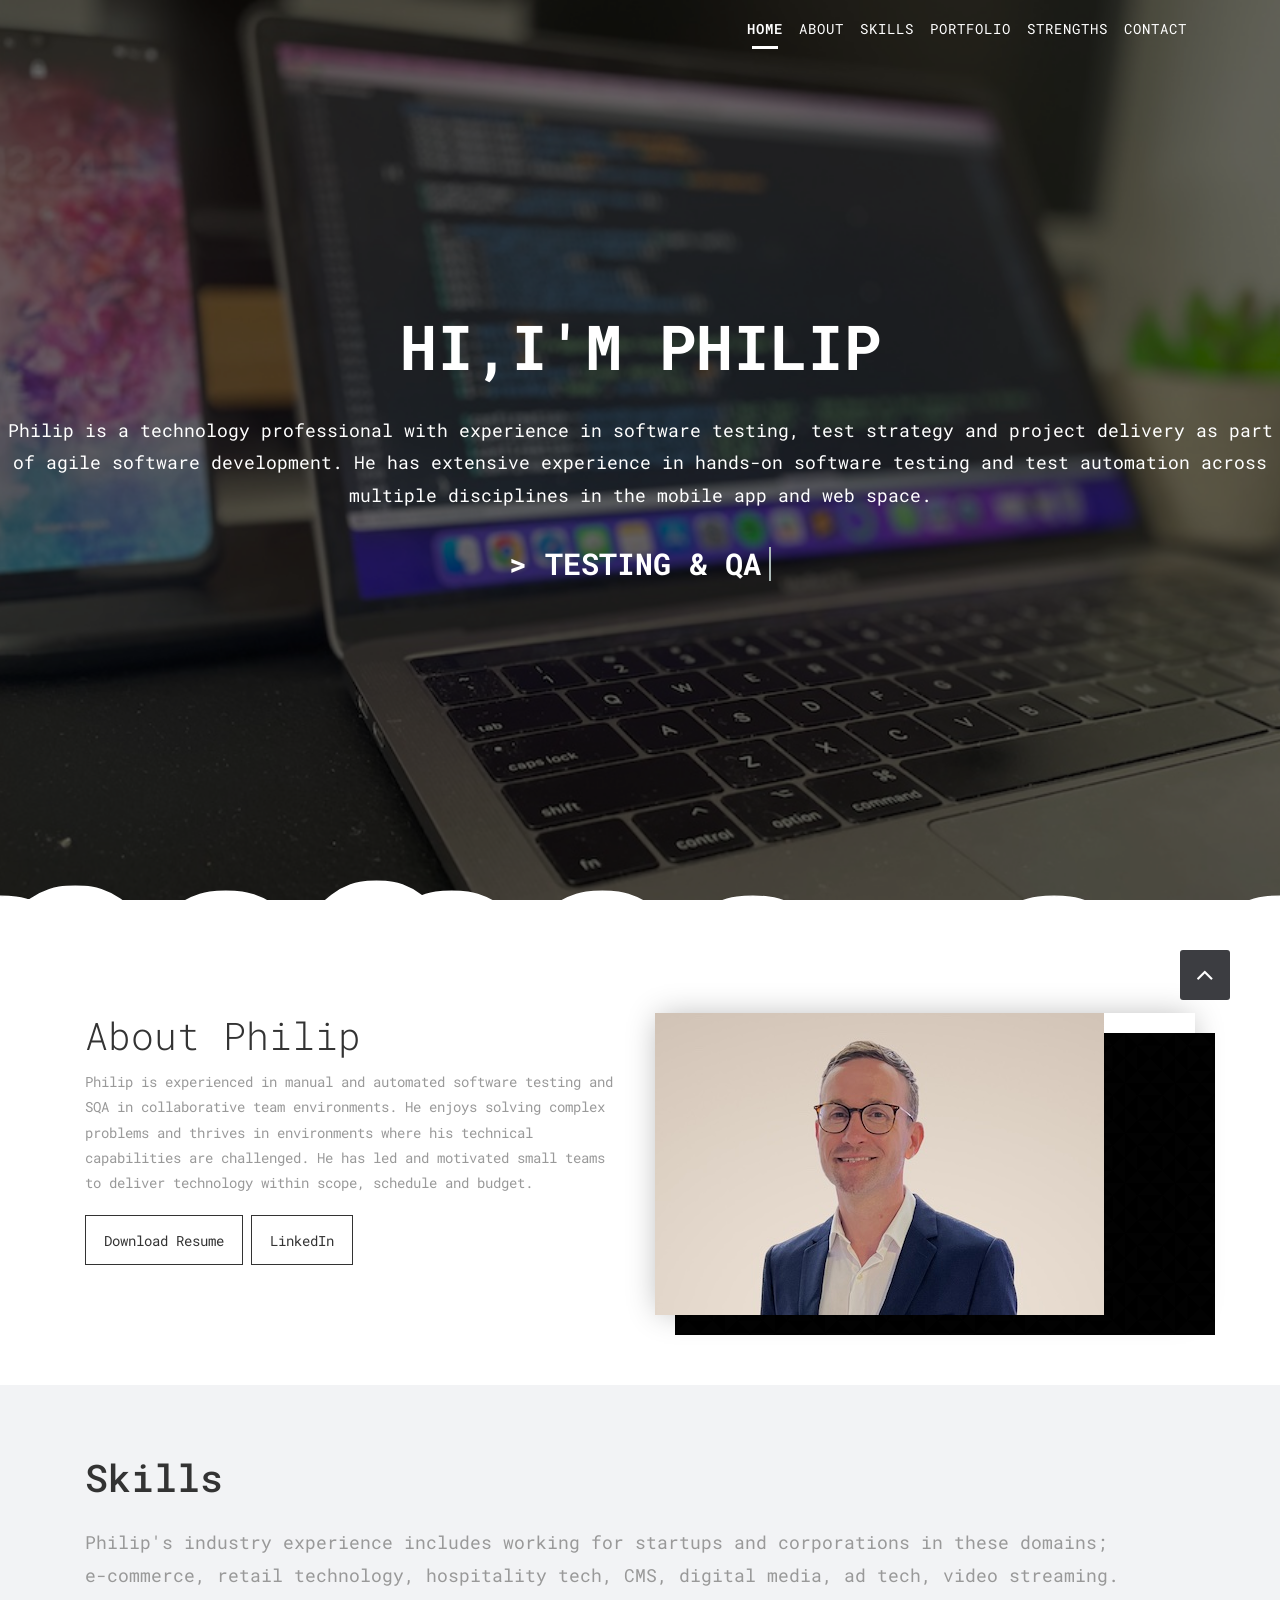
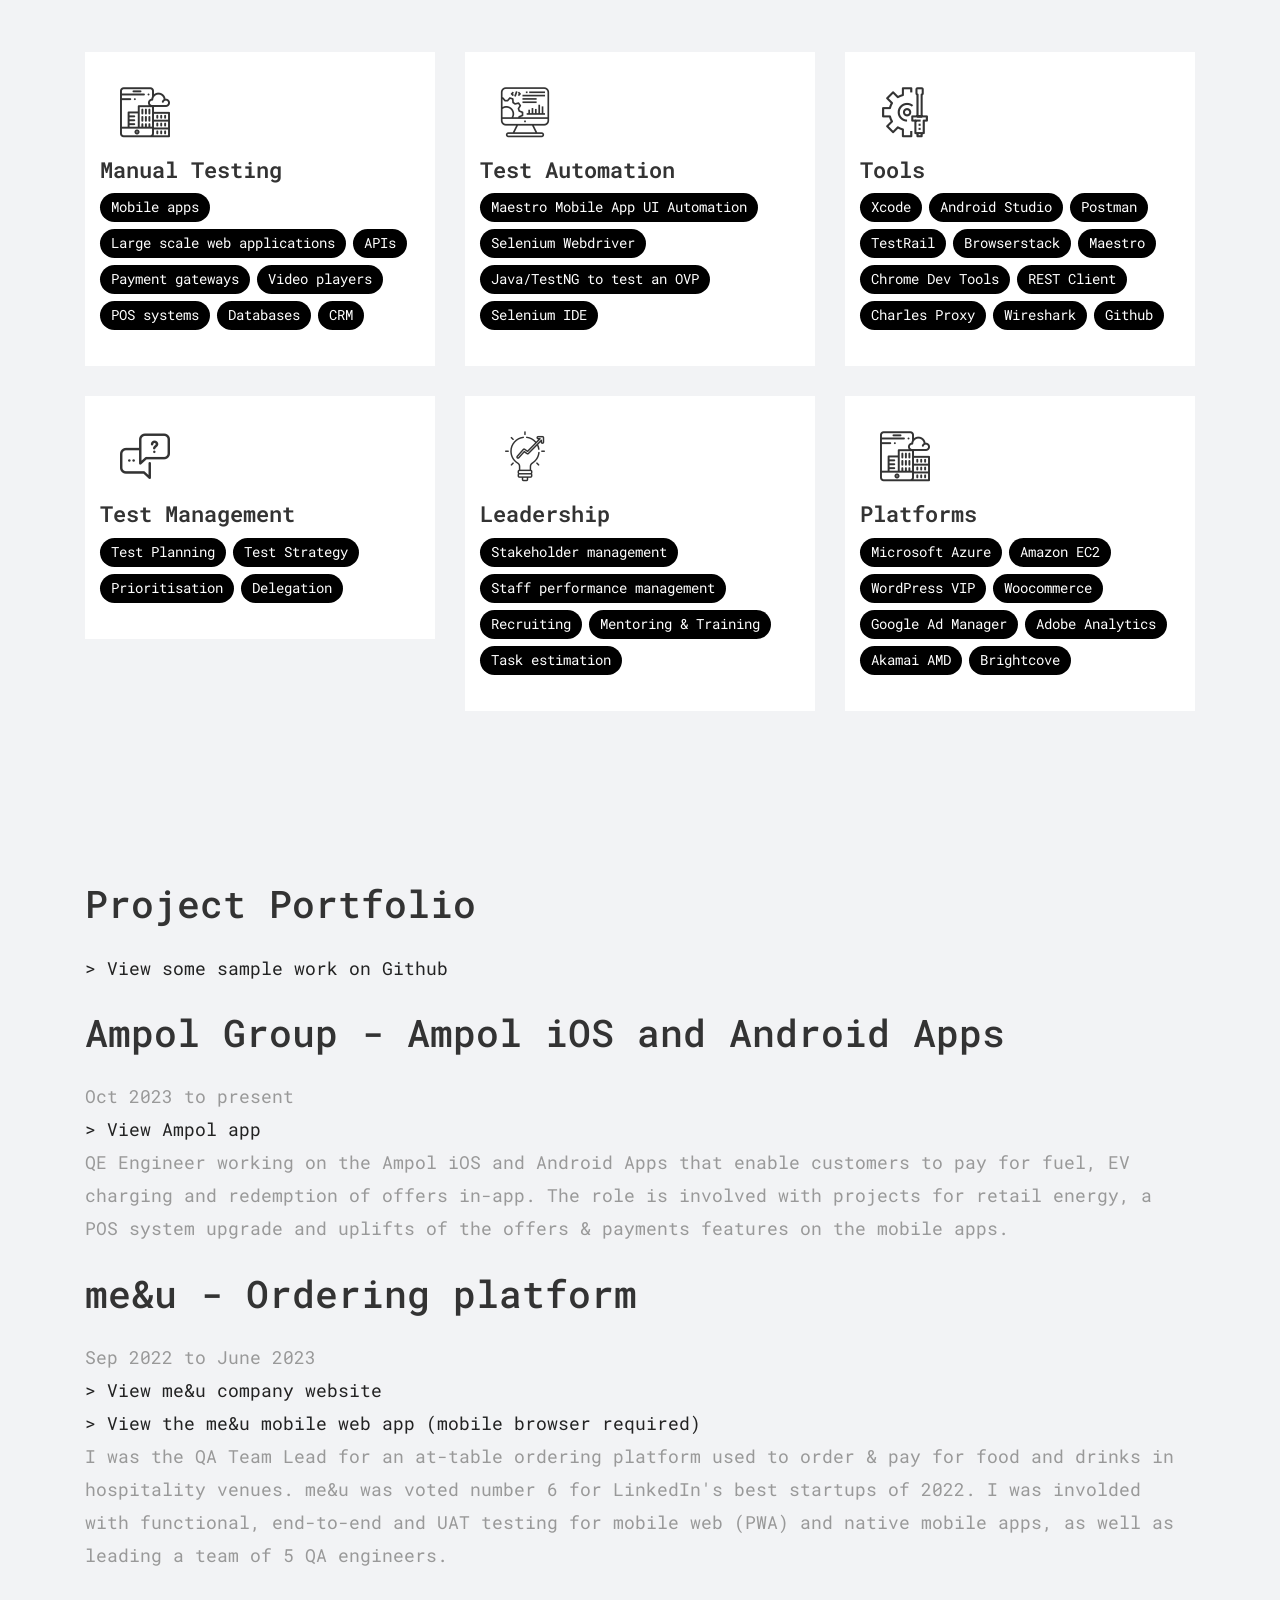
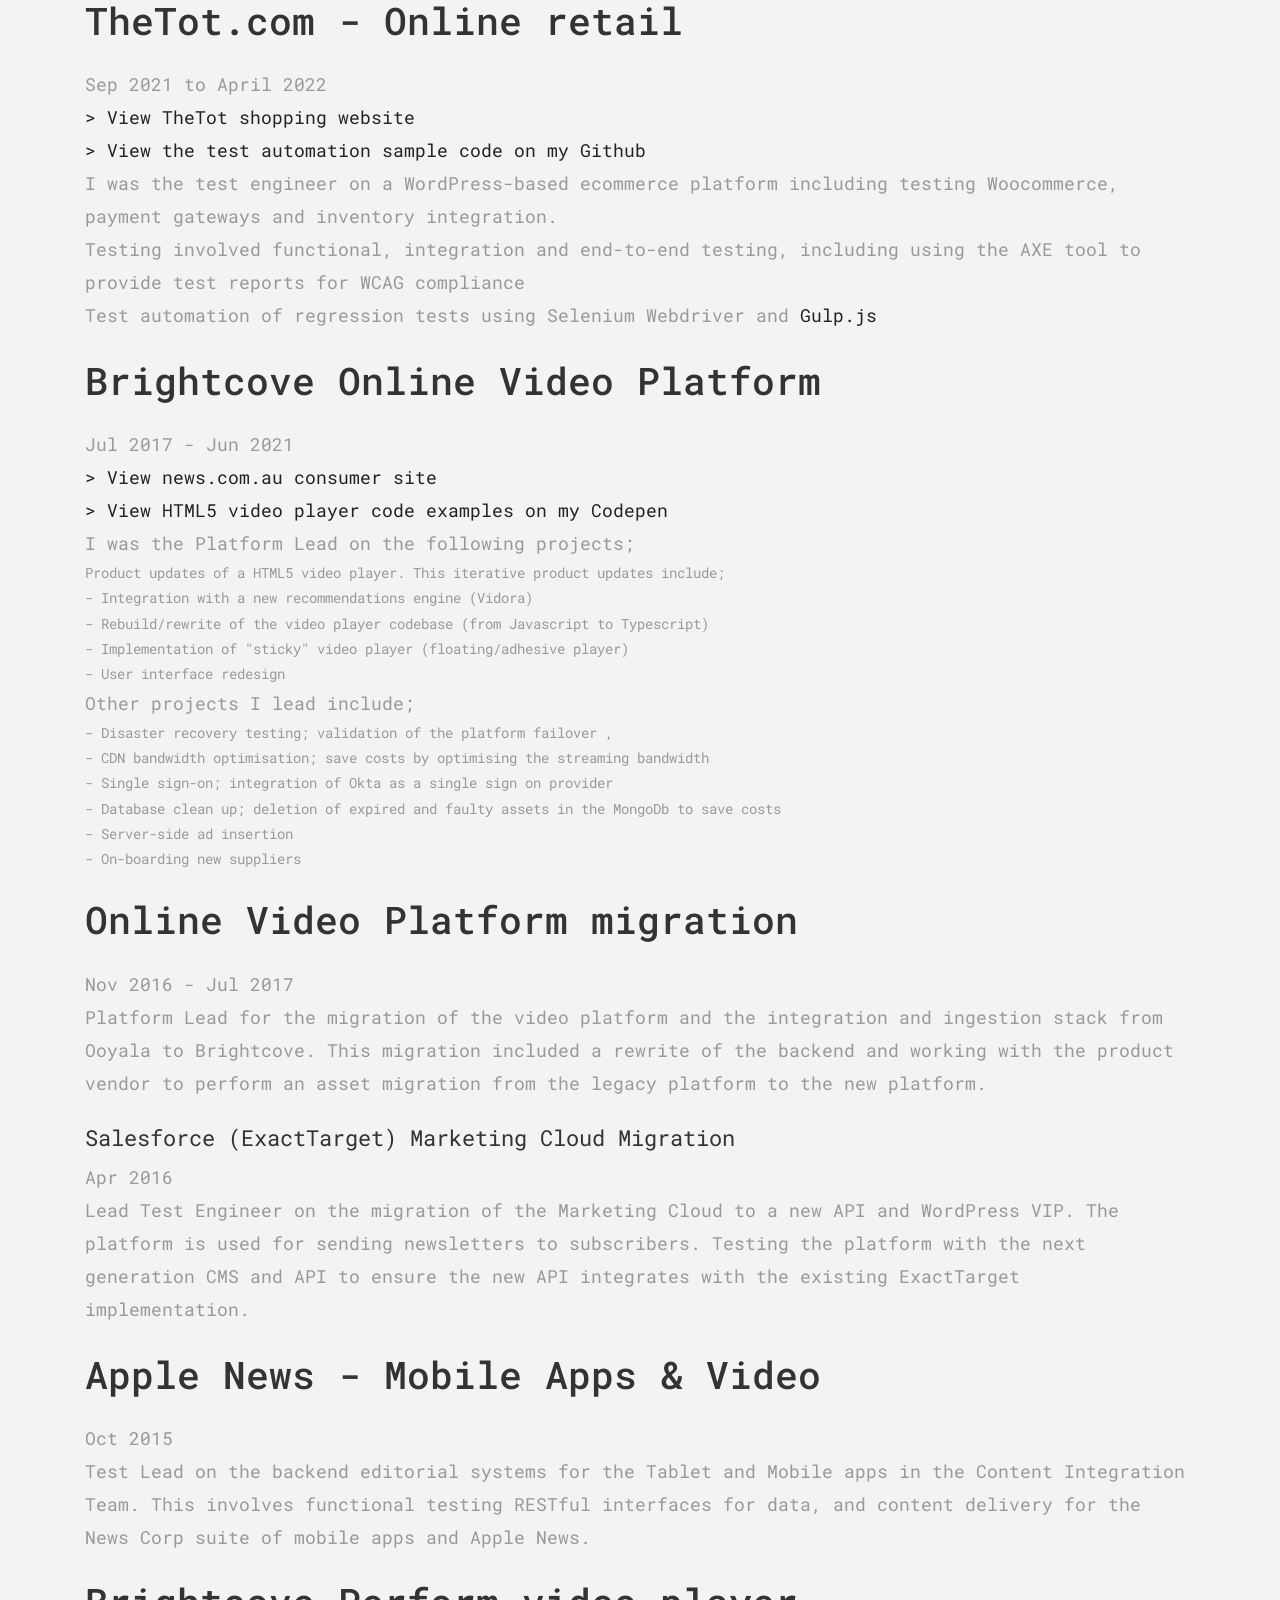
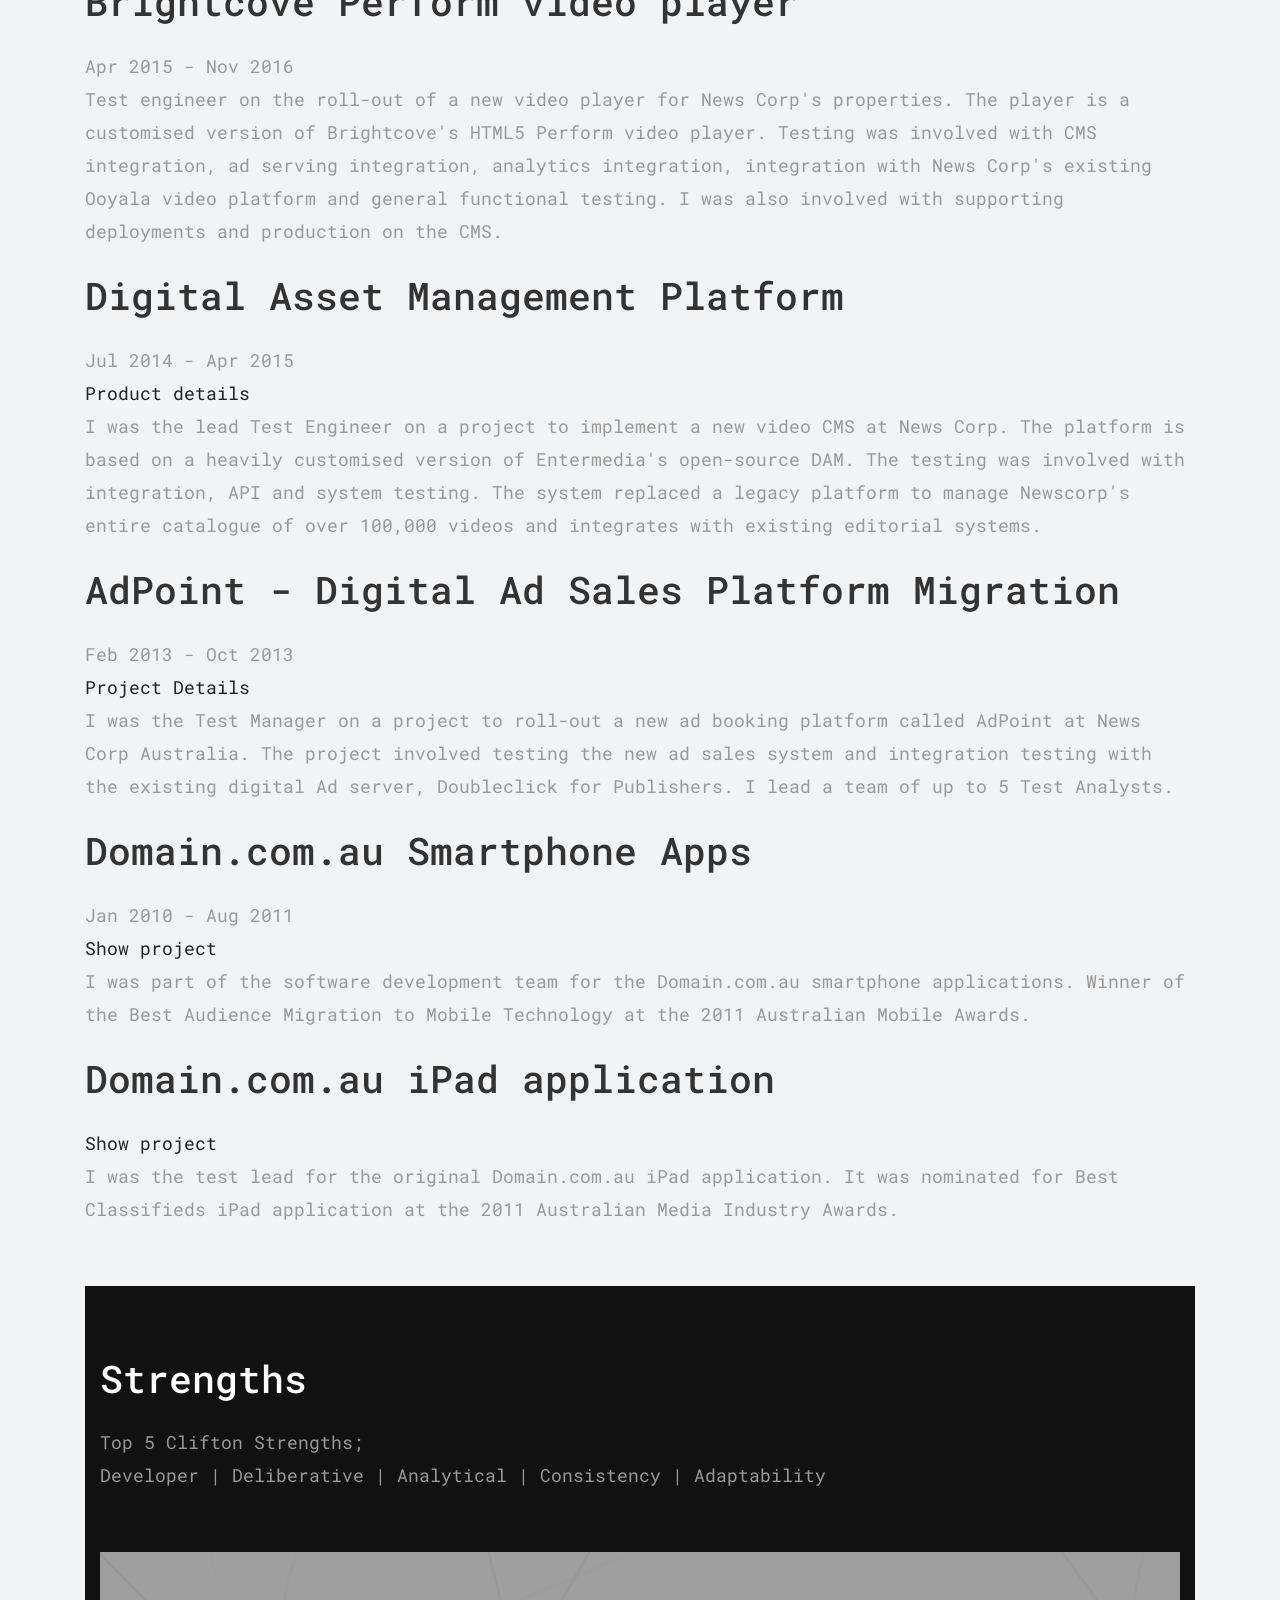
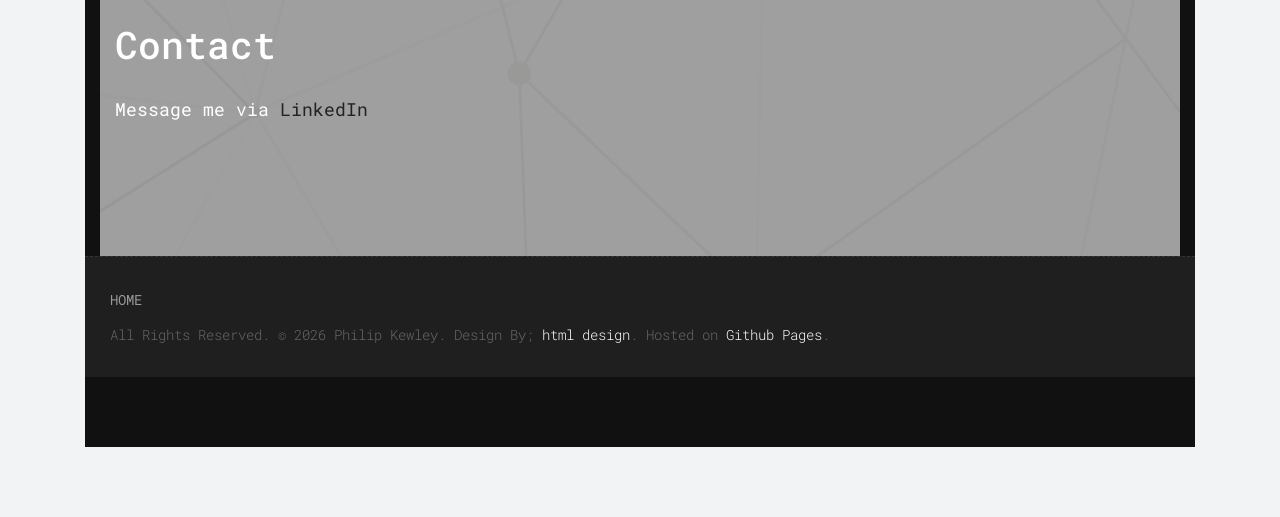
==== commit ccdf8cd4: "Revise skills section text in index.html Updated skills description for clarity and specificity." ====
--- a/index.html
+++ b/index.html
@@ -170,8 +170,8 @@
         <div class="container">
             <div class="section-title text-left">
                 <h3>Skills</h3>
-                <p>His industry experience includes working for startups and corporations involved in these domains;</p>
-                <p>e-commerce, retail tech, hospitality tech, CMS, digital media, ad tech, video streaming. For more details on specific projects and links to examples and code samples, scroll down to the Pottfolio section.</p>
+                <p>Philip's industry experience includes working for startups and corporations in these domains;</p>
+                <p>e-commerce, retail technology, hospitality tech, CMS, digital media, ad tech, video streaming. </p>
             </div><!-- end title -->
 
 <!-- manual testing -->
@@ -469,9 +469,9 @@
                                 <h4>Venanda Mercy <small>- Newyork City</small></h4>
                             </div>
                             end testi-meta -->
-       <div id="blog" class="section db">
-        <div class="container">
-            <div class="section-title text-left">
+       <div id="strengths" class="section db">
+        <div class="container"> 
+            <div class="section-title text-left"> 
                 <h3>Strengths</h3>
                
                 <p>  Top 5 Clifton Strengths; </p>
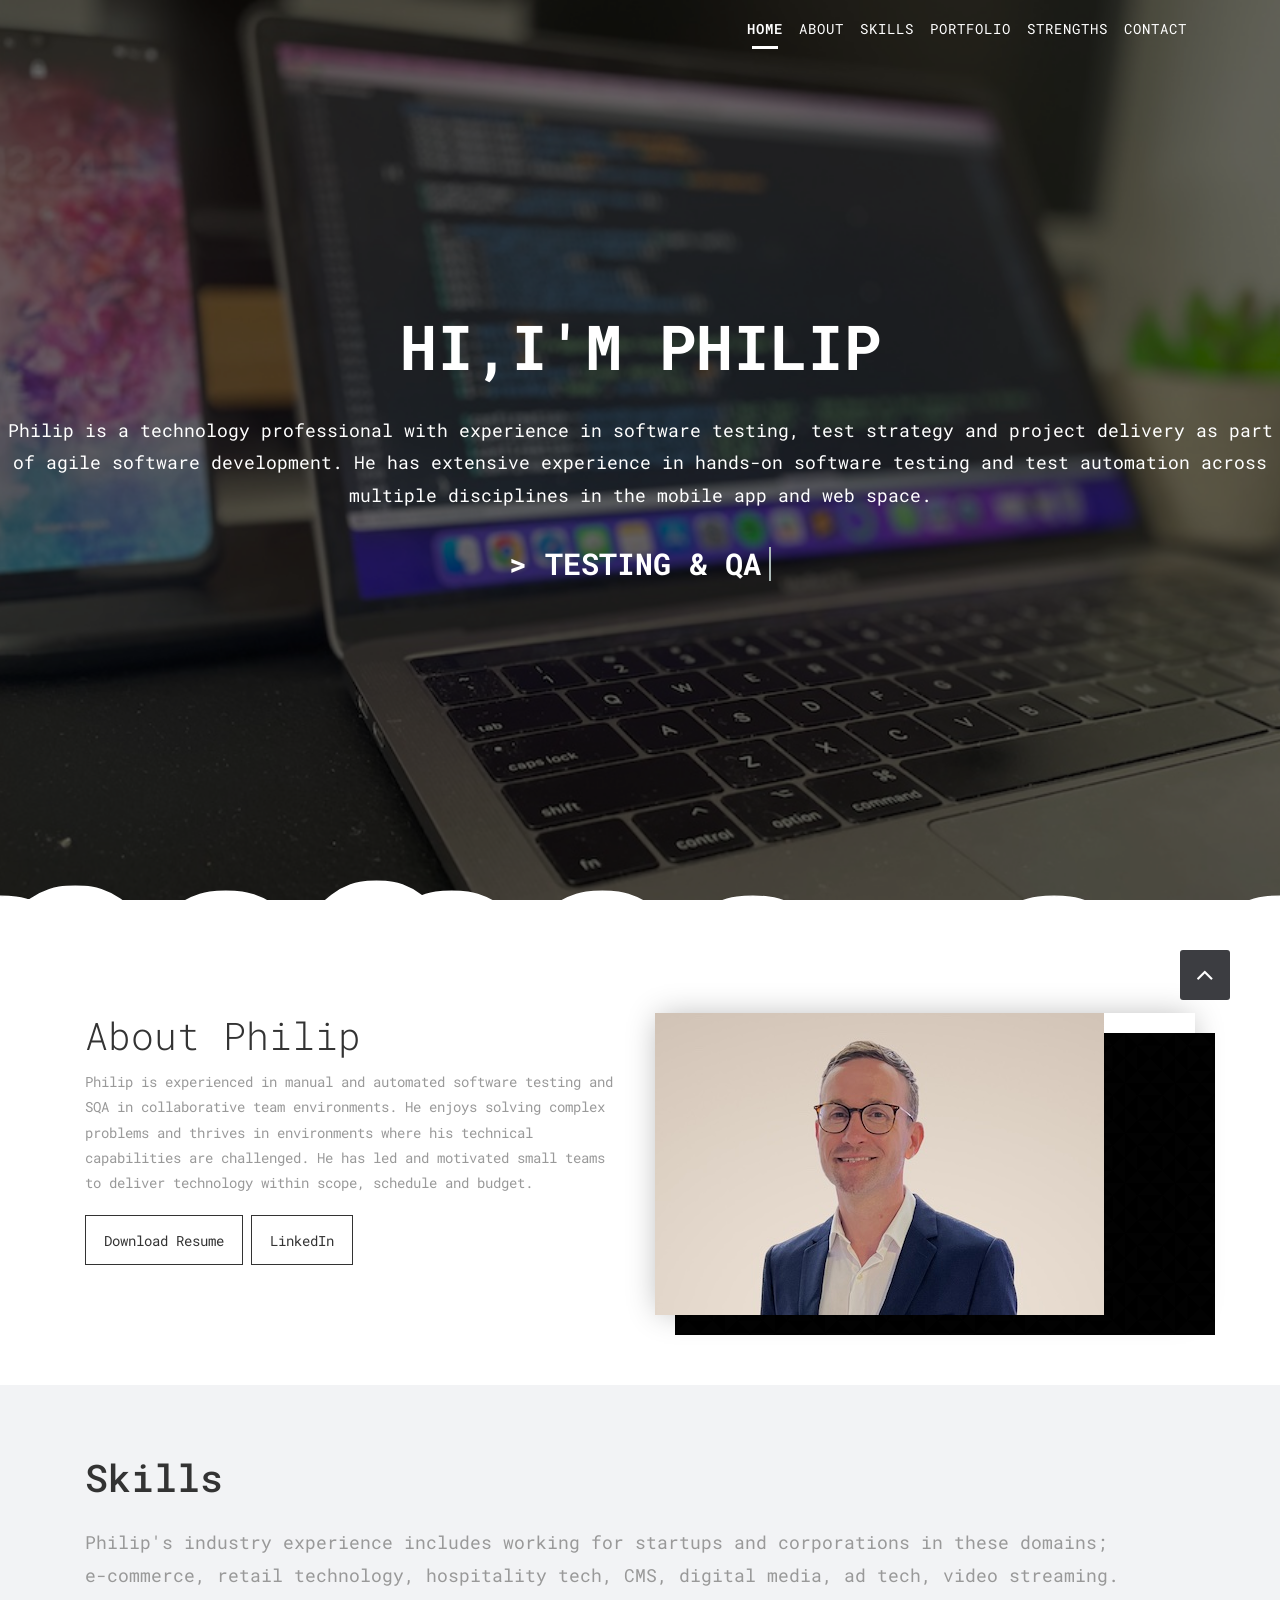
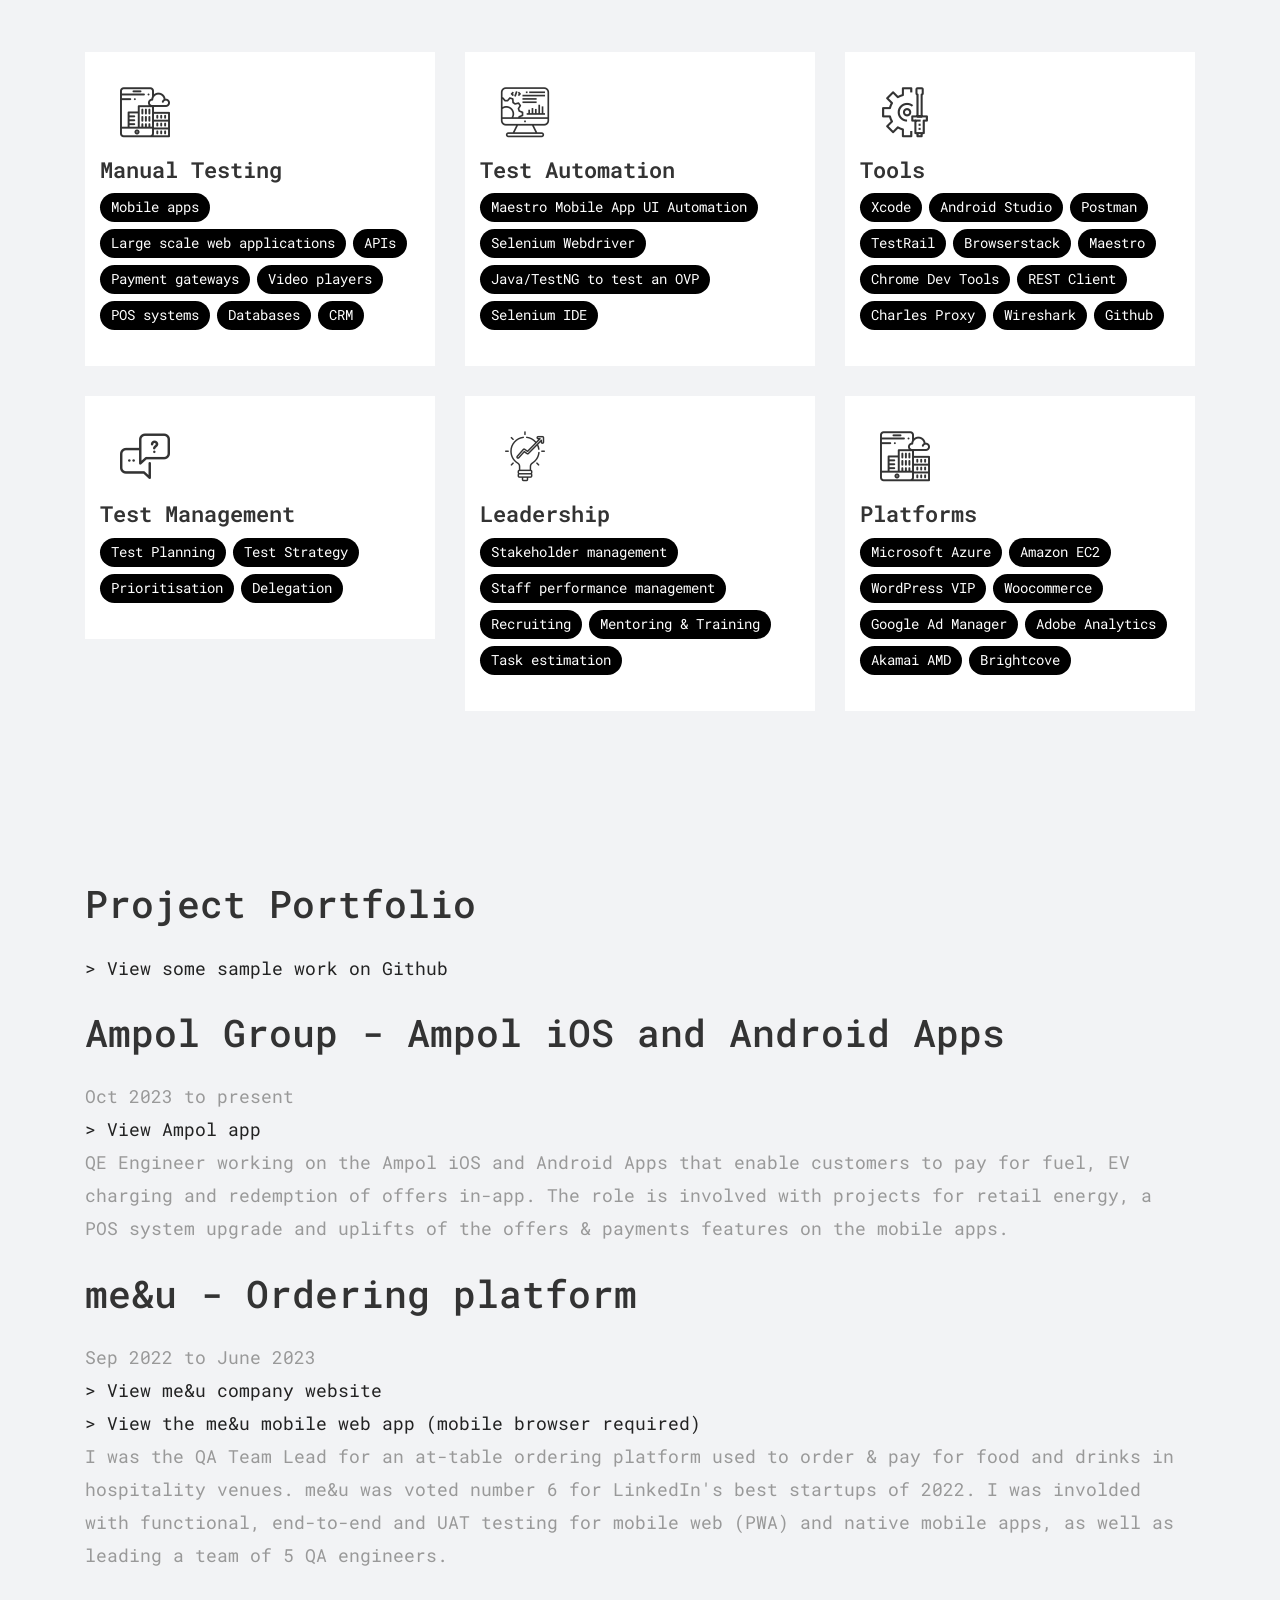
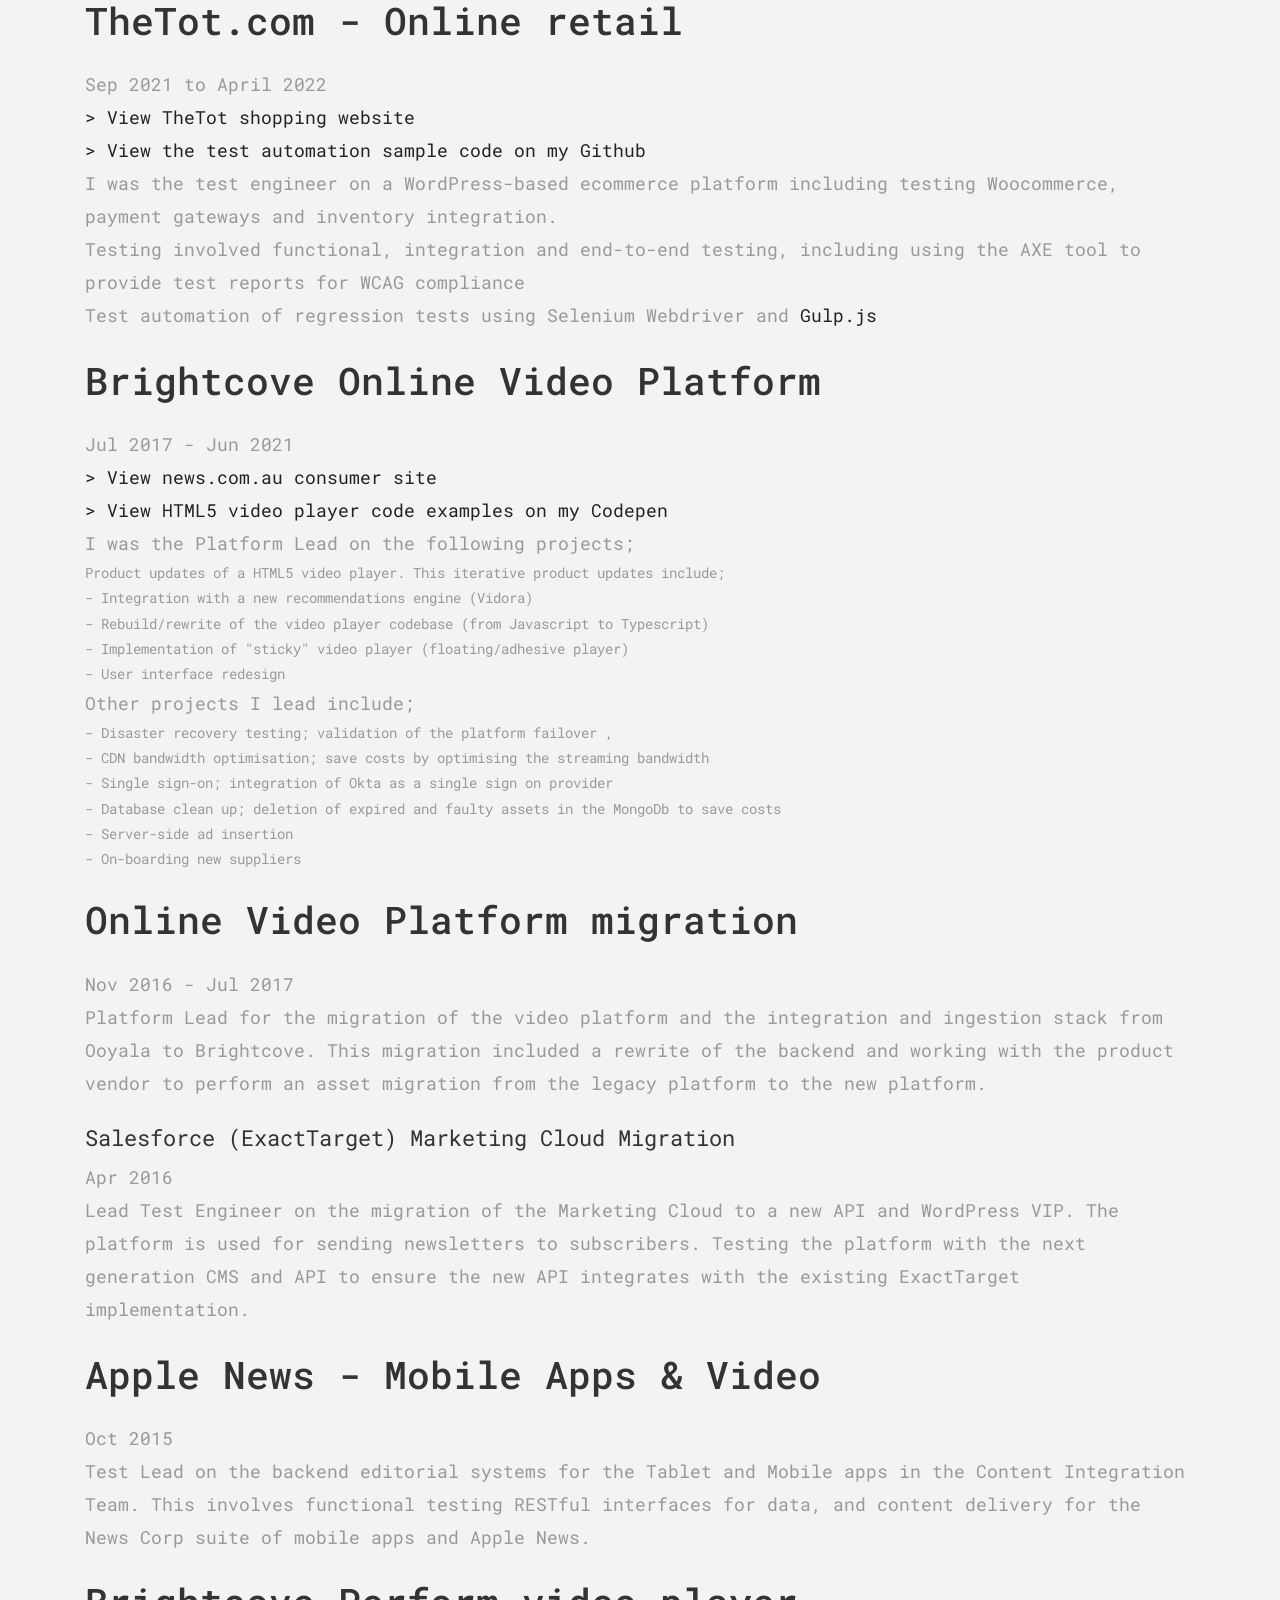
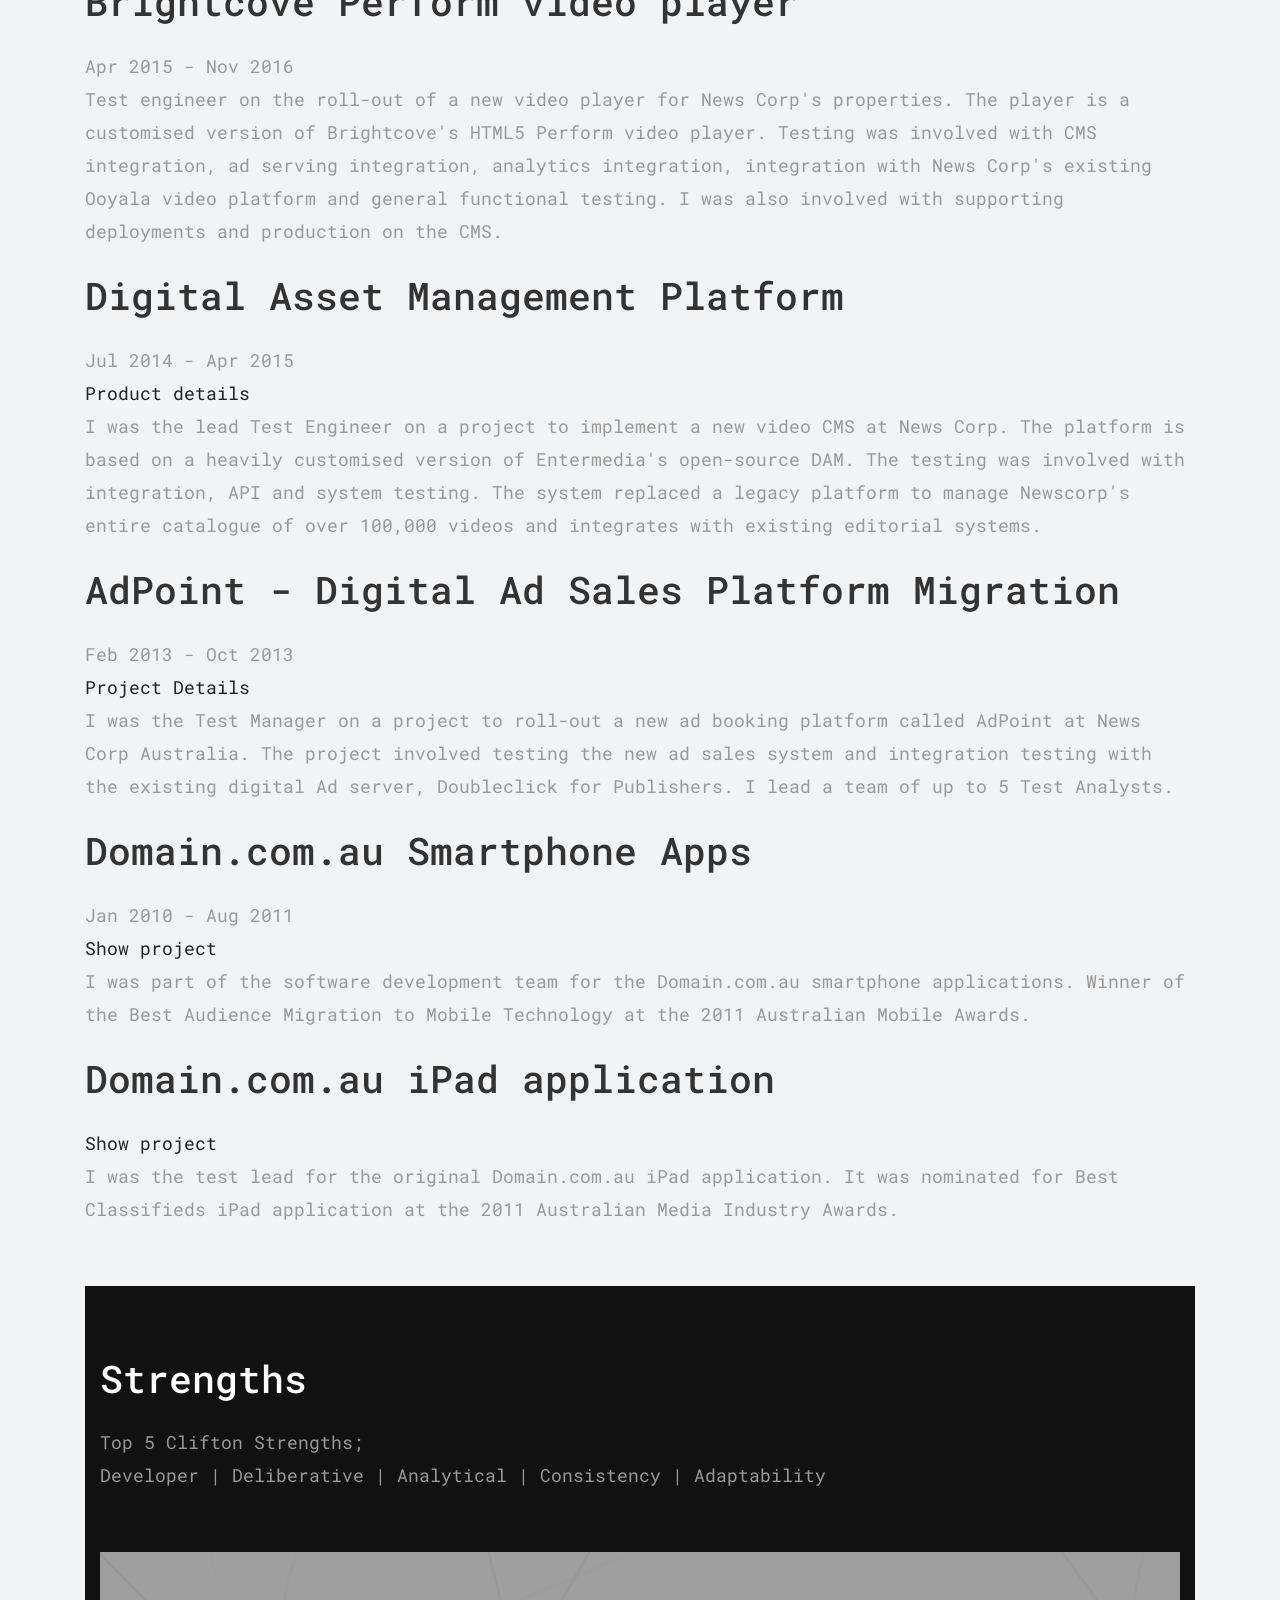
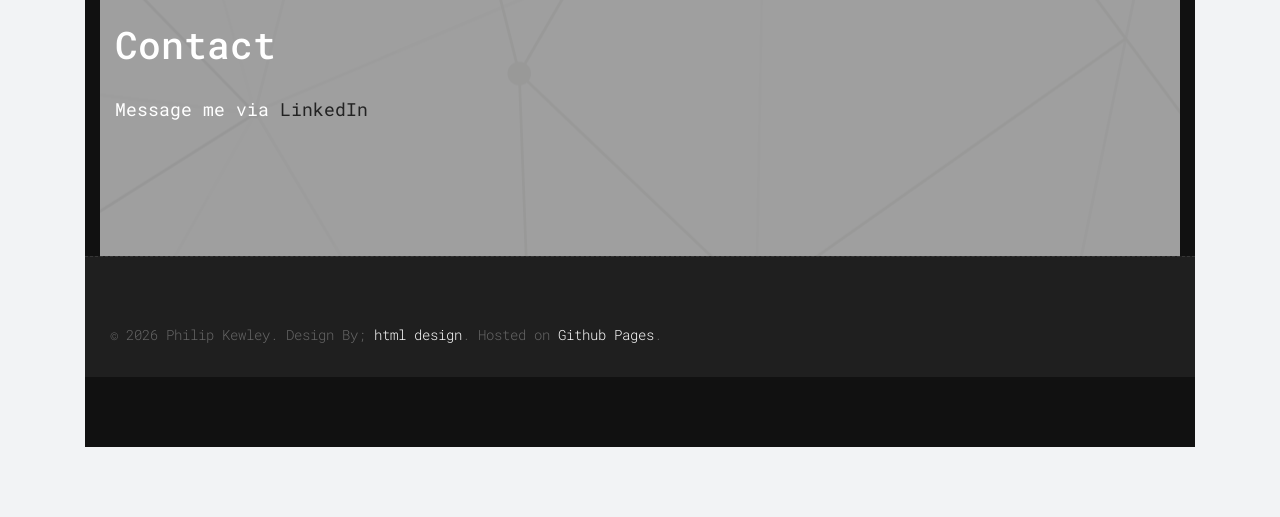
==== commit 7e6f6d1e: "Update footer links and company name formatting Removed empty anchor tag and fixed formatting in foo" ====
--- a/index.html
+++ b/index.html
@@ -540,10 +540,10 @@
             <div class="footer-distributed">
                 <div class="footer-left">
                     <p class="footer-links">
-                        <a href="#">Home</a>
+                        <a href="#"></a>
                         
                     </p>
-                    <p class="footer-company-name">All Rights Reserved. &copy; 2026 Philip Kewley. Design By; 
+                    <p class="footer-company-name">&copy; 2026 Philip Kewley. Design By; 
 					<a href="https://html.design/">html design</a>. Hosted on <a href="https://github.com/kewlep">Github Pages</a>.</p>
                 </div>
             </div>
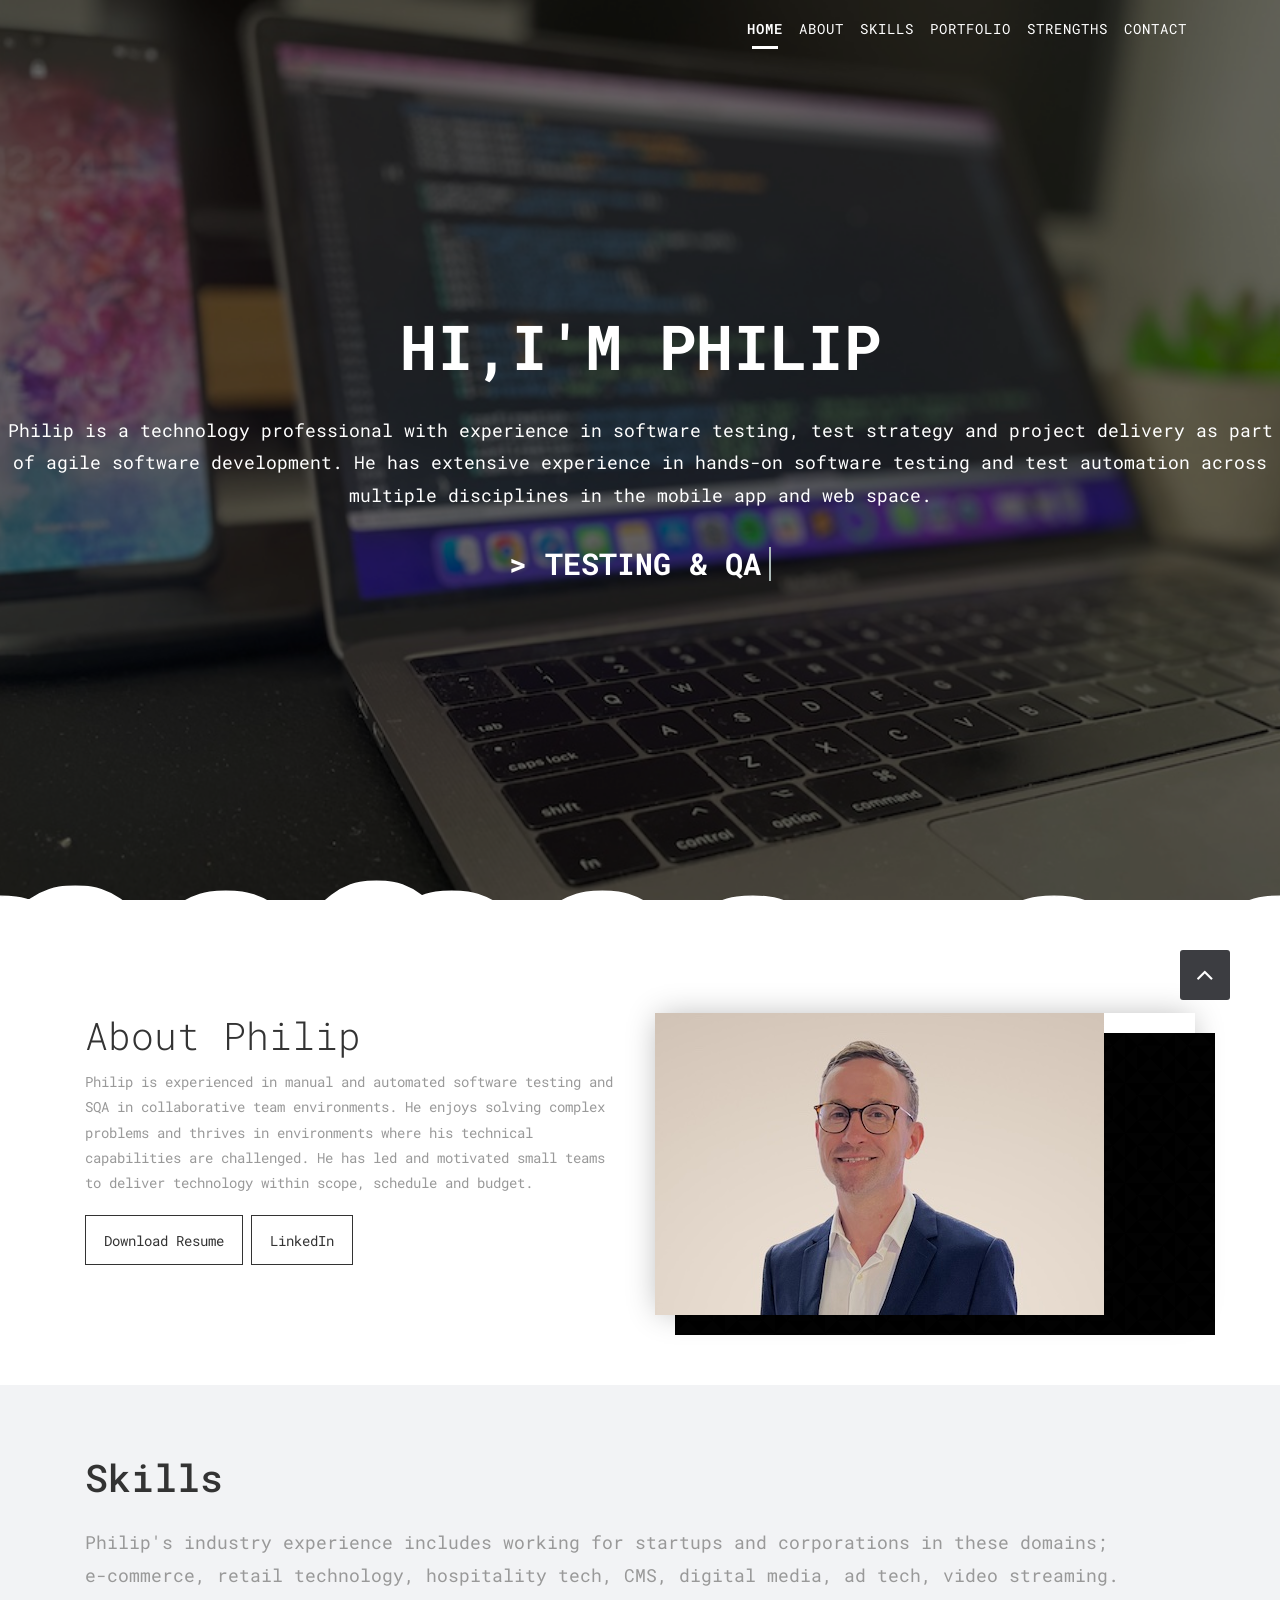
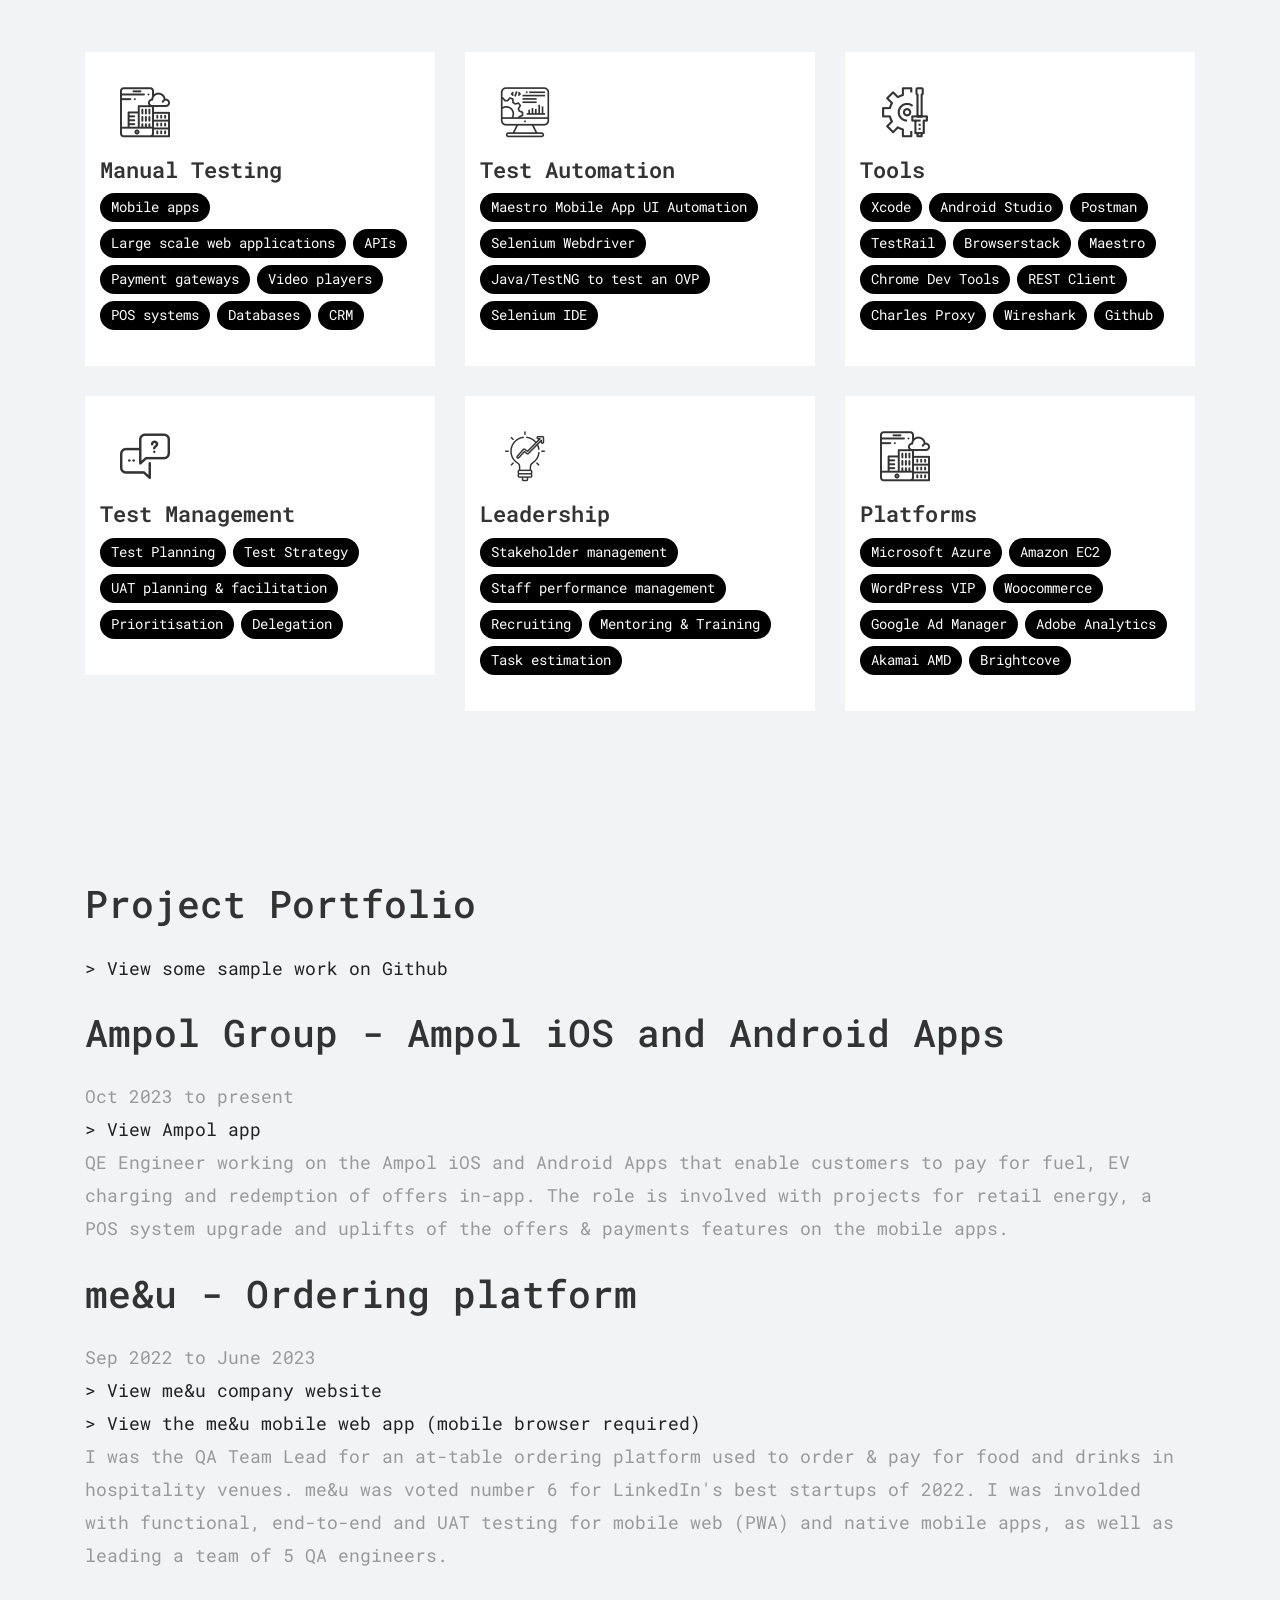
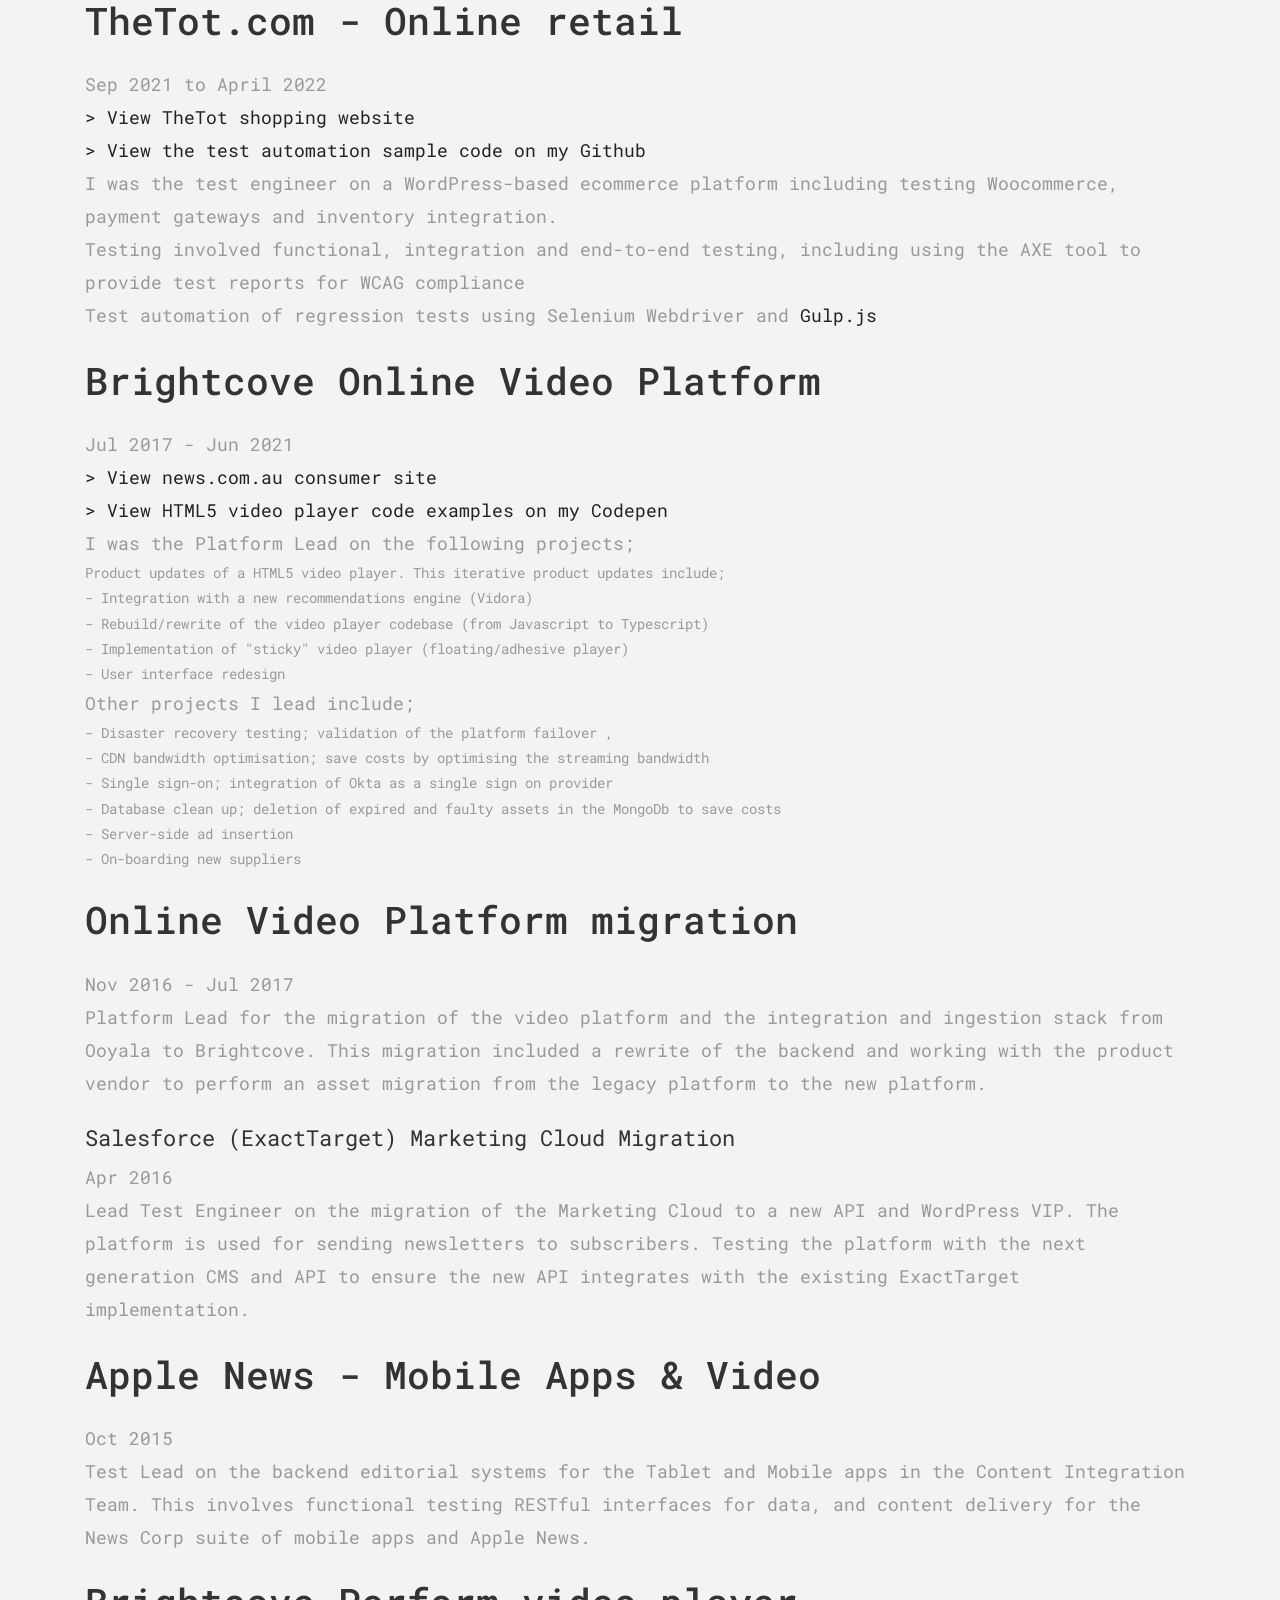
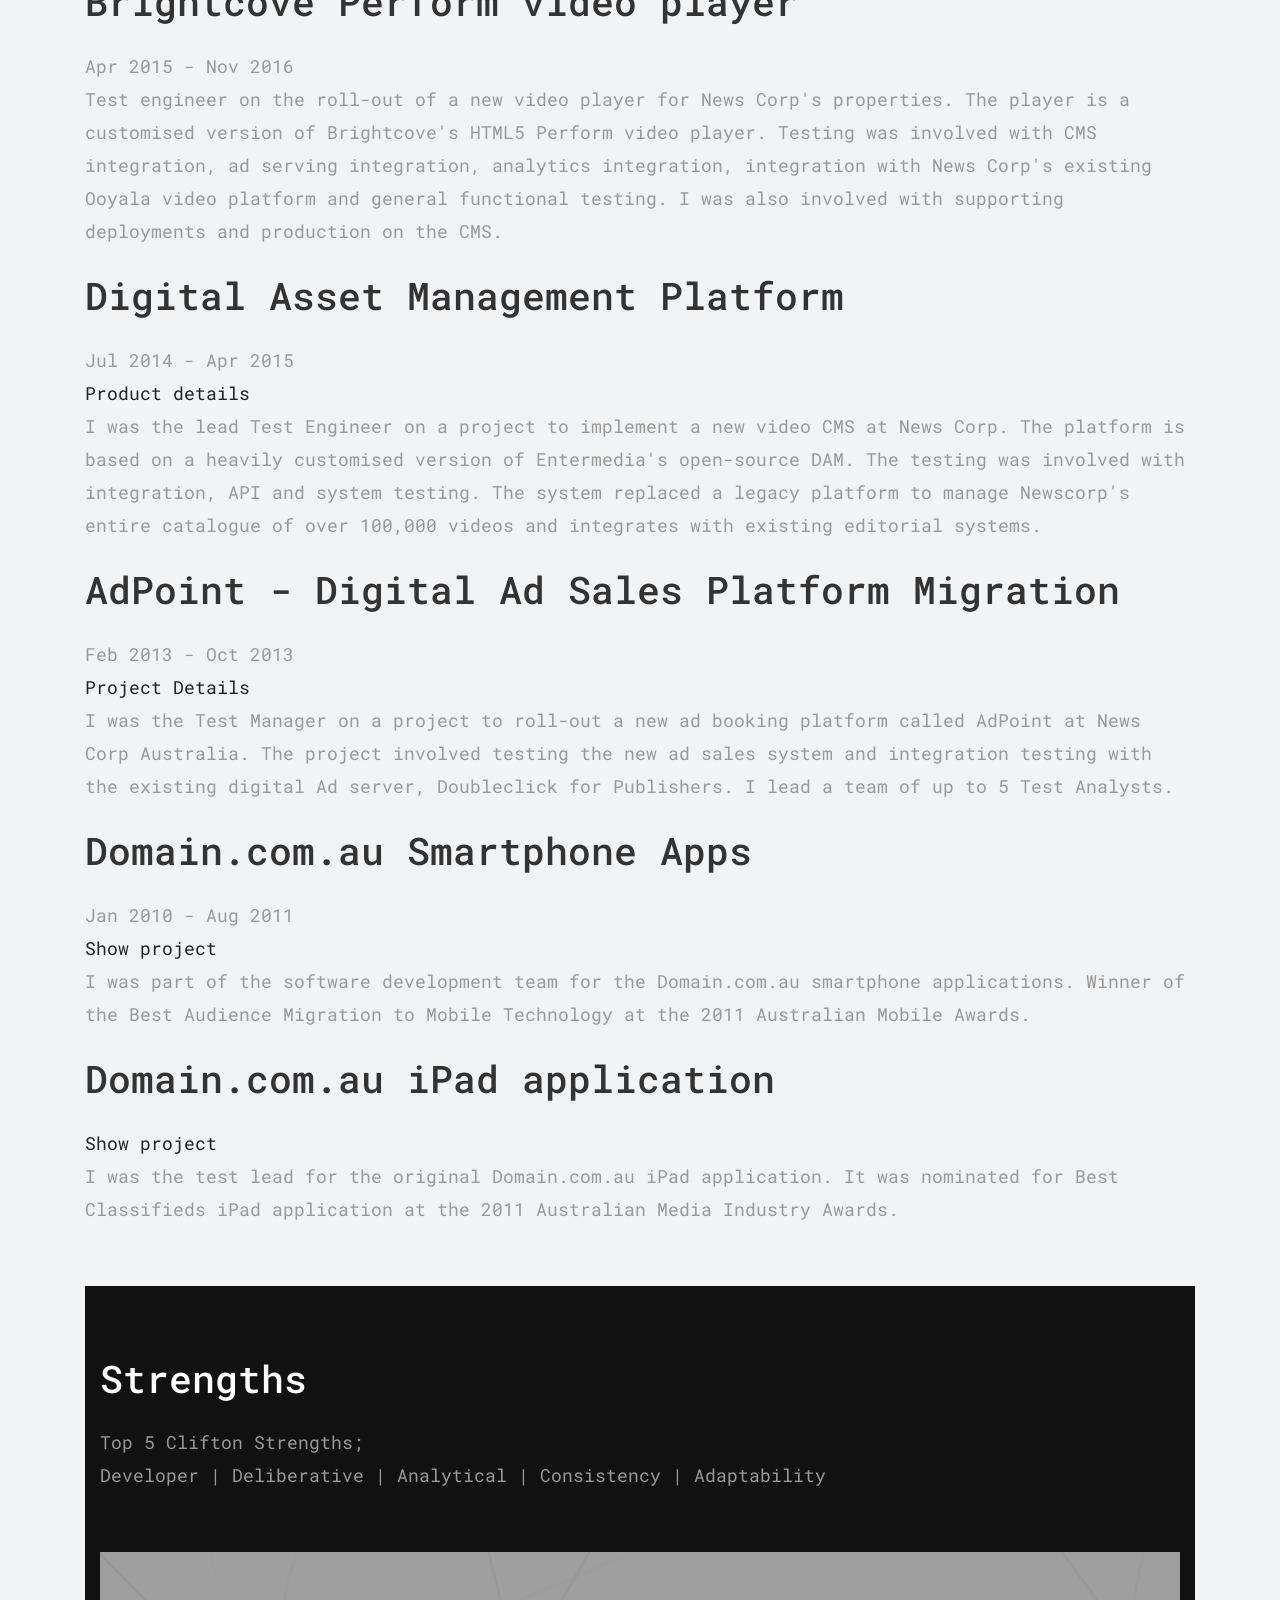
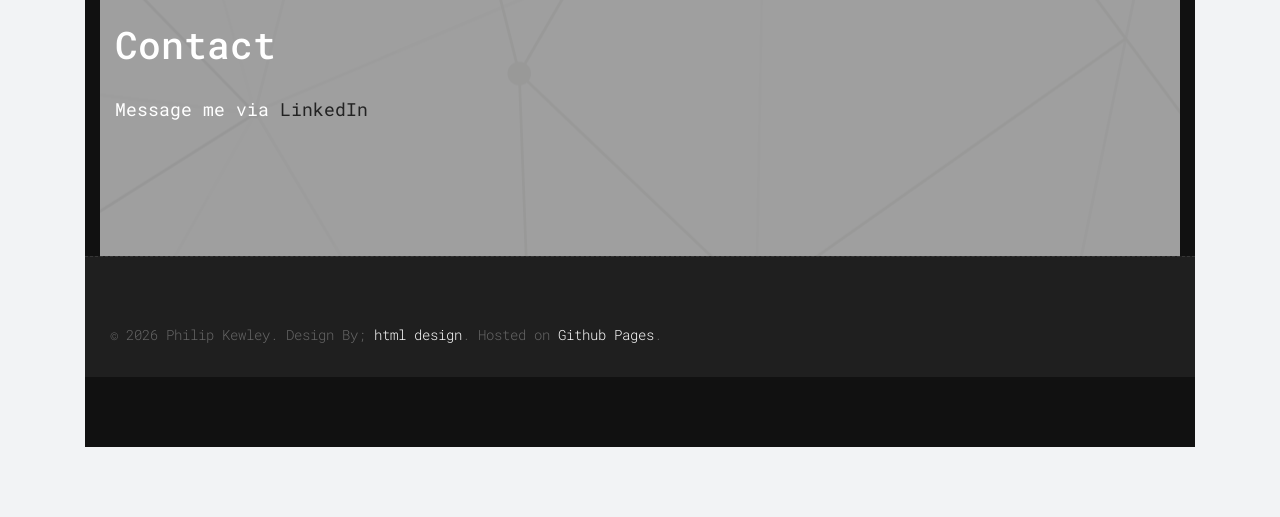
==== commit a12ca457: "Update experience pills to include UAT planning" ====
--- a/index.html
+++ b/index.html
@@ -227,7 +227,7 @@
 							<i class="flaticon-discuss-issue"></i>
 						</div>
 						<h2>Test Management</h2>
-						<div class="experience-pills"> <span>Test Planning</span> <span>Test Strategy</span> <span>Prioritisation</span> <span>Delegation</span> </div>
+						<div class="experience-pills"> <span>Test Planning</span> <span>Test Strategy</span> <span>UAT planning & facilitation</span> <span>Prioritisation</span> <span>Delegation</span> </div>
 					</div>
                 </div><!-- end col -->
 
--- a/css/custom.css
+++ b/css/custom.css
@@ -21,4 +21,11 @@
     background: #333;
     transform: translateY(-1px);
 }
-
+@media (max-width: 768px) {
+    #home.main-banner {
+        background-image: url('../uploads/banner-01.jpg') !important;
+        background-size: cover !important;
+        background-position: center center !important;
+        background-repeat: no-repeat !important;
+    }
+}
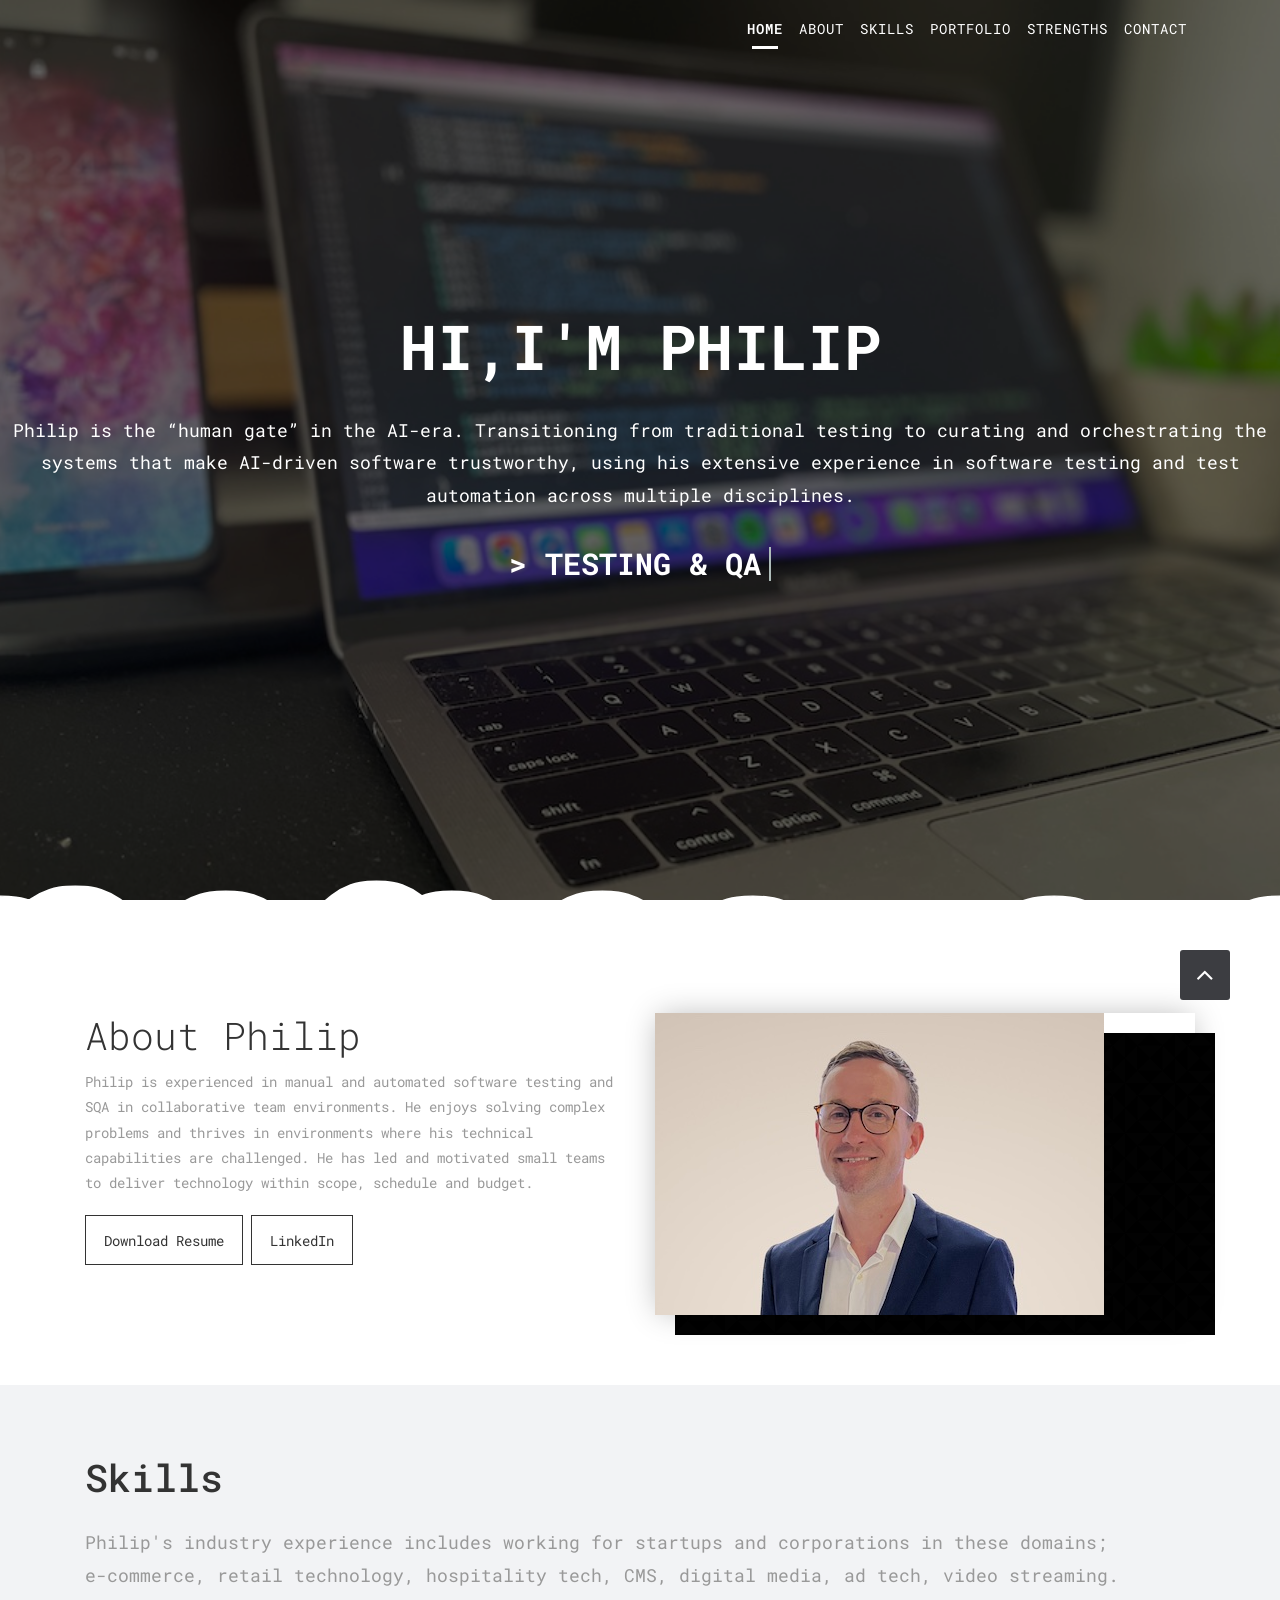
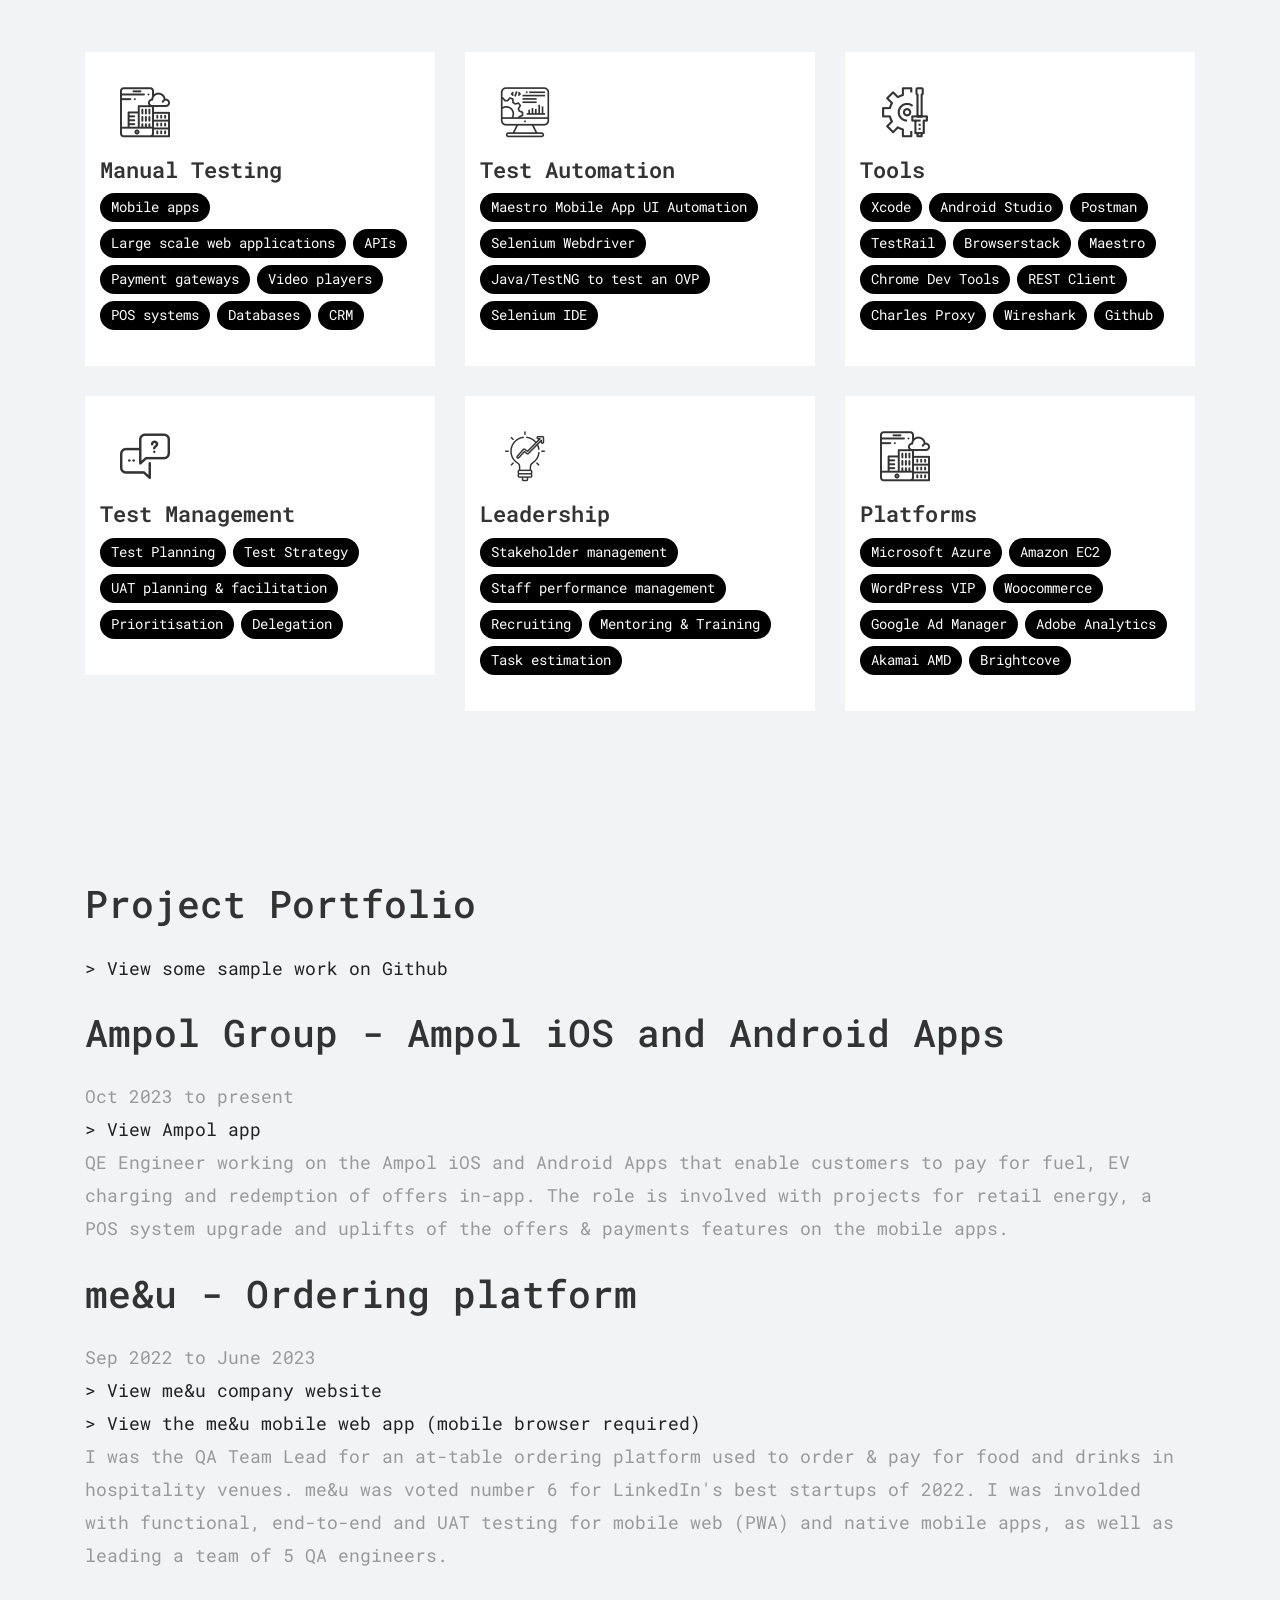
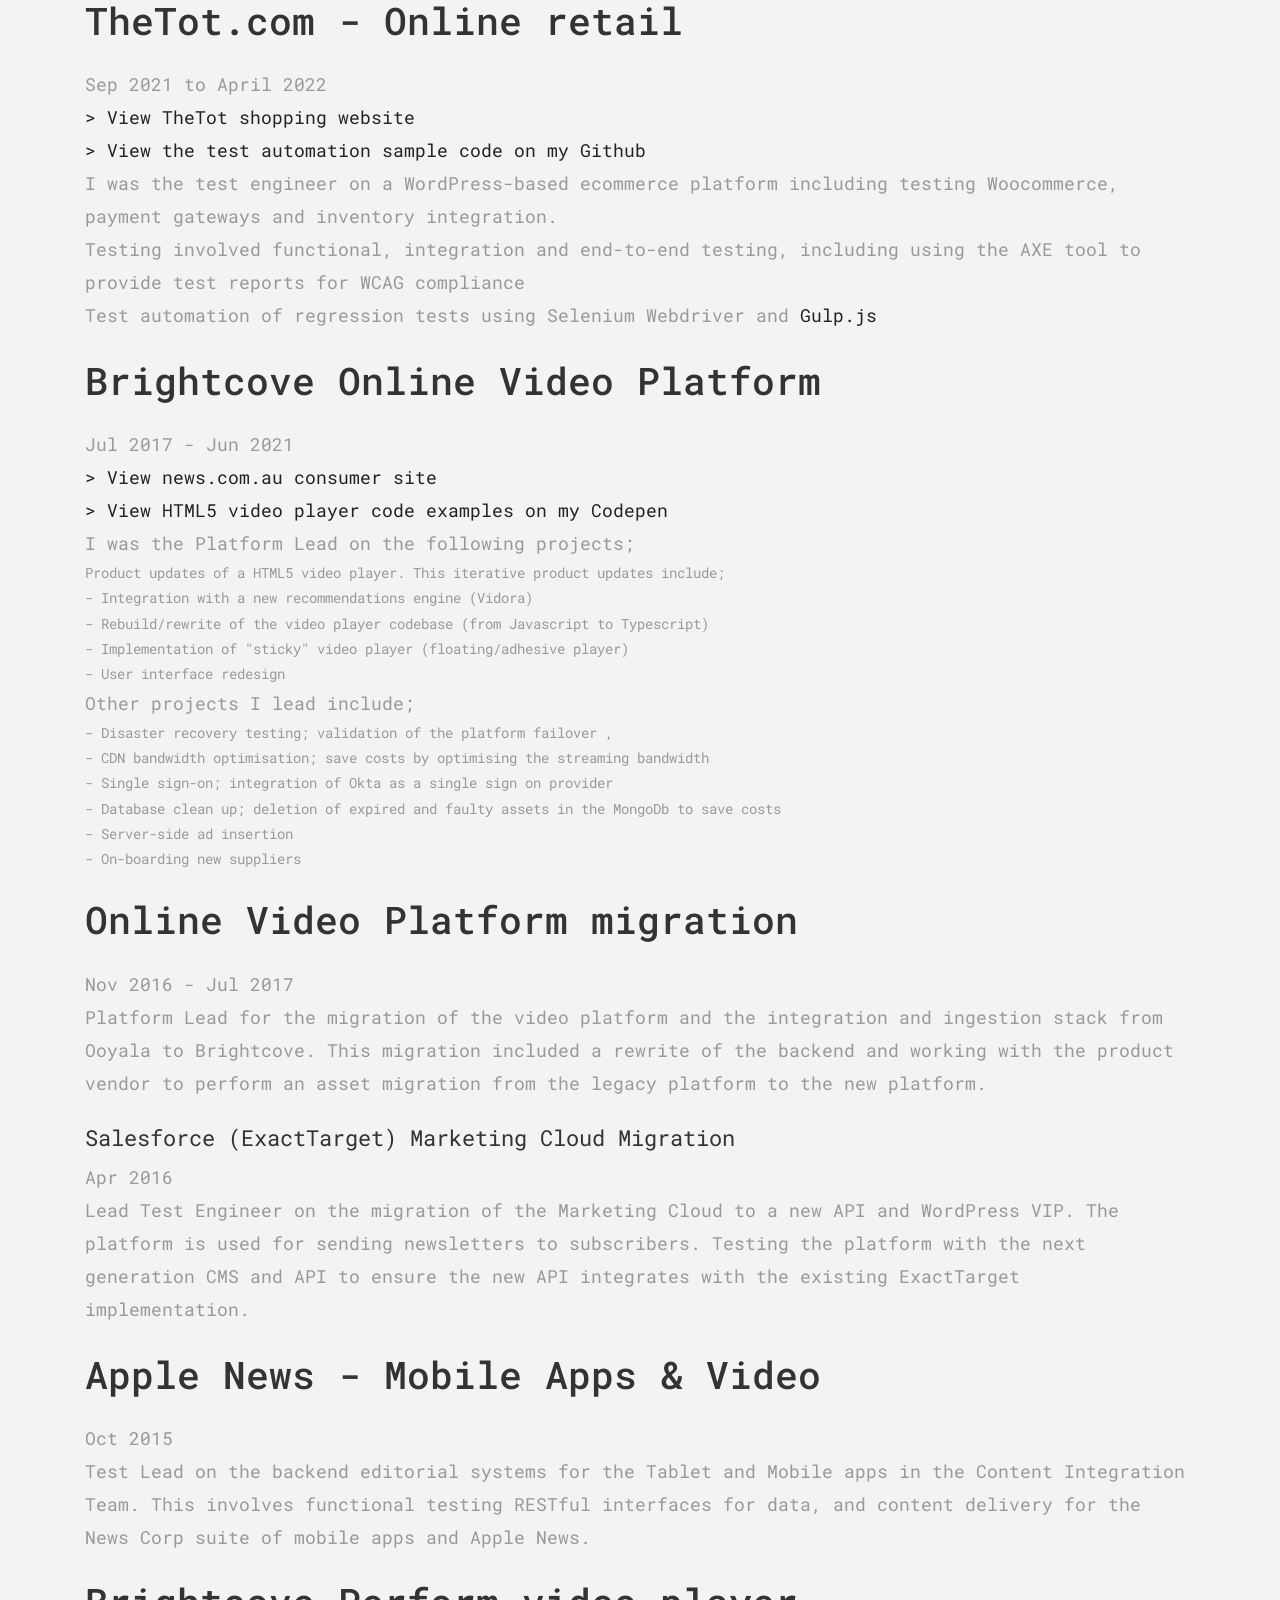
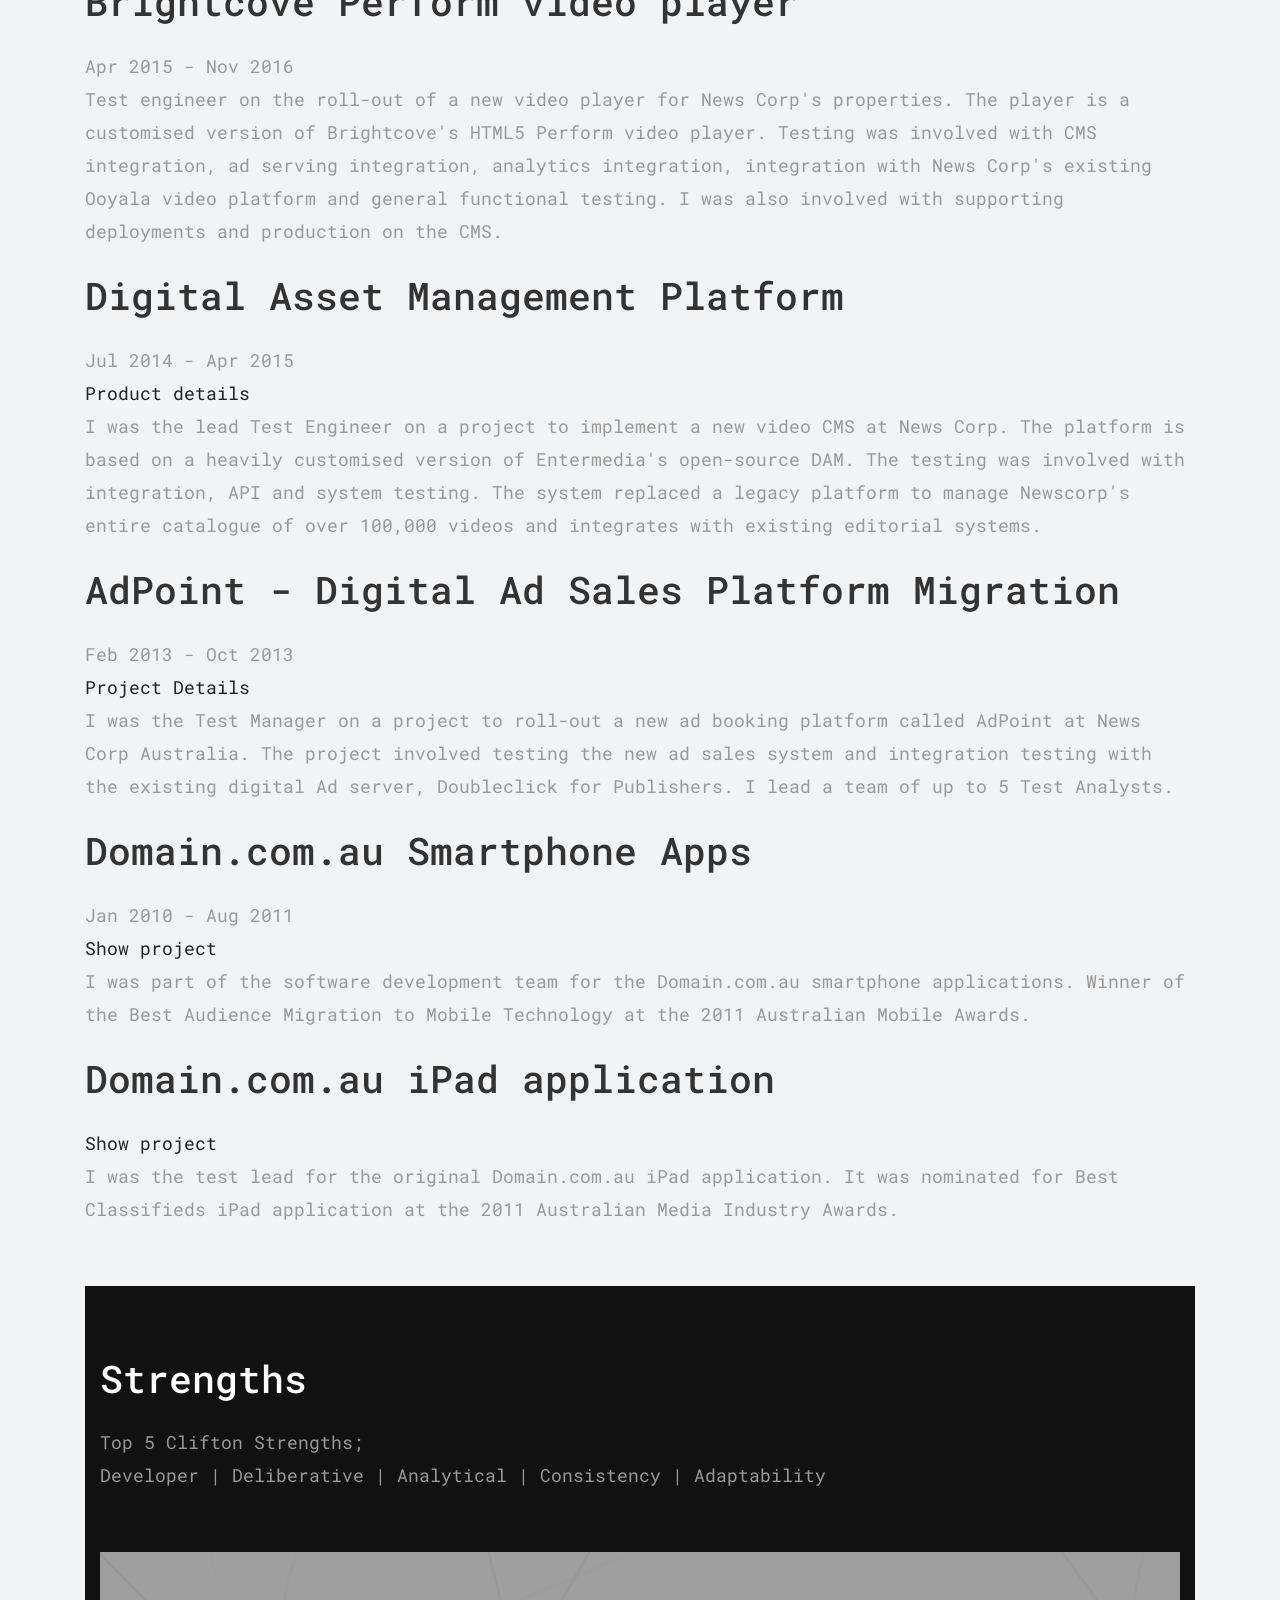
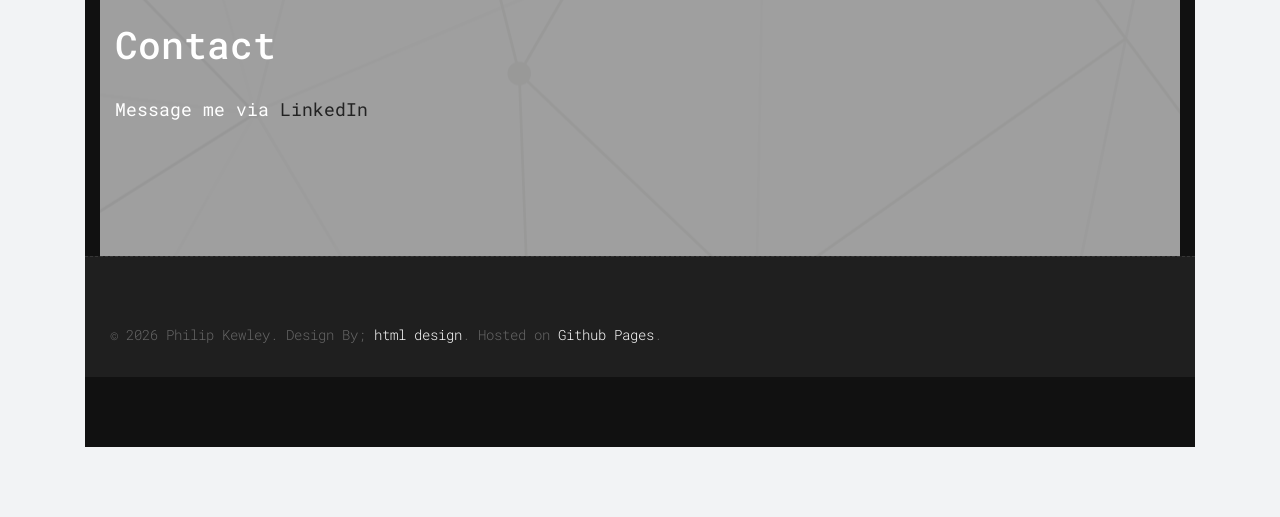
==== commit caf2a859: "Revise HTML meta tags and introduction for clarity Updated title, keywords, and description meta tag" ====
--- a/index.html
+++ b/index.html
@@ -10,9 +10,9 @@
     <meta name="viewport" content="width=device-width, minimum-scale=1.0, maximum-scale=1.0, user-scalable=no">
  
      <!-- Site Metas -->
-    <title>Philip Kewley | IT Professional in Sydney</title>  
-    <meta name="keywords" content="Philip, Kewley, Sydney, test, qa, engineer, resume, cv, LinkedIn">
-    <meta name="description" content="Philip Kewley IT Professional Sydney">
+    <title>Philip Kewley | Software Testing & QA Professional in Sydney</title>  
+    <meta name="keywords" content="Philip, Kewley, Sydney, test, qa, engineer, resume, cv, LinkedIn, AI">
+    <meta name="description" content="Philip Kewley Software Testing & QA Professional in Sydney">
     <meta name="robots" content="index,nofollow">	
     <meta name="author" content="">
 
@@ -35,7 +35,7 @@
      {
       "@context" : "https://schema.org",
       "@type" : "WebSite",
-      "name" : "Philip Kewley IT Professional",
+      "name" : "Philip Kewley Software Testing & QA Professional in Sydney",
       "url" : "https://philipkewley.com/"
      }
      </script>
@@ -98,7 +98,8 @@
 	<section id="home" class="main-banner parallaxie" style="background: url('uploads/banner-01.jpg')">
 		<div class="heading">
 			<h1>Hi,I'm Philip</h1>
-			<p>Philip is a technology professional with experience in software testing, test strategy and project delivery as part of agile software development. He has extensive experience in hands-on software testing and test automation across multiple disciplines in the mobile app and web space. </p>
+			<p>Philip is the “human gate” in the AI-era. Transitioning from traditional testing to curating and orchestrating the systems that make AI-driven software trustworthy,  
+				using his extensive experience in software testing and test automation across multiple disciplines. </p>
             <h3 class="cd-headline clip is-full-width">
 				  <!--  <span></span>  -->
 				<span class="cd-words-wrapper">
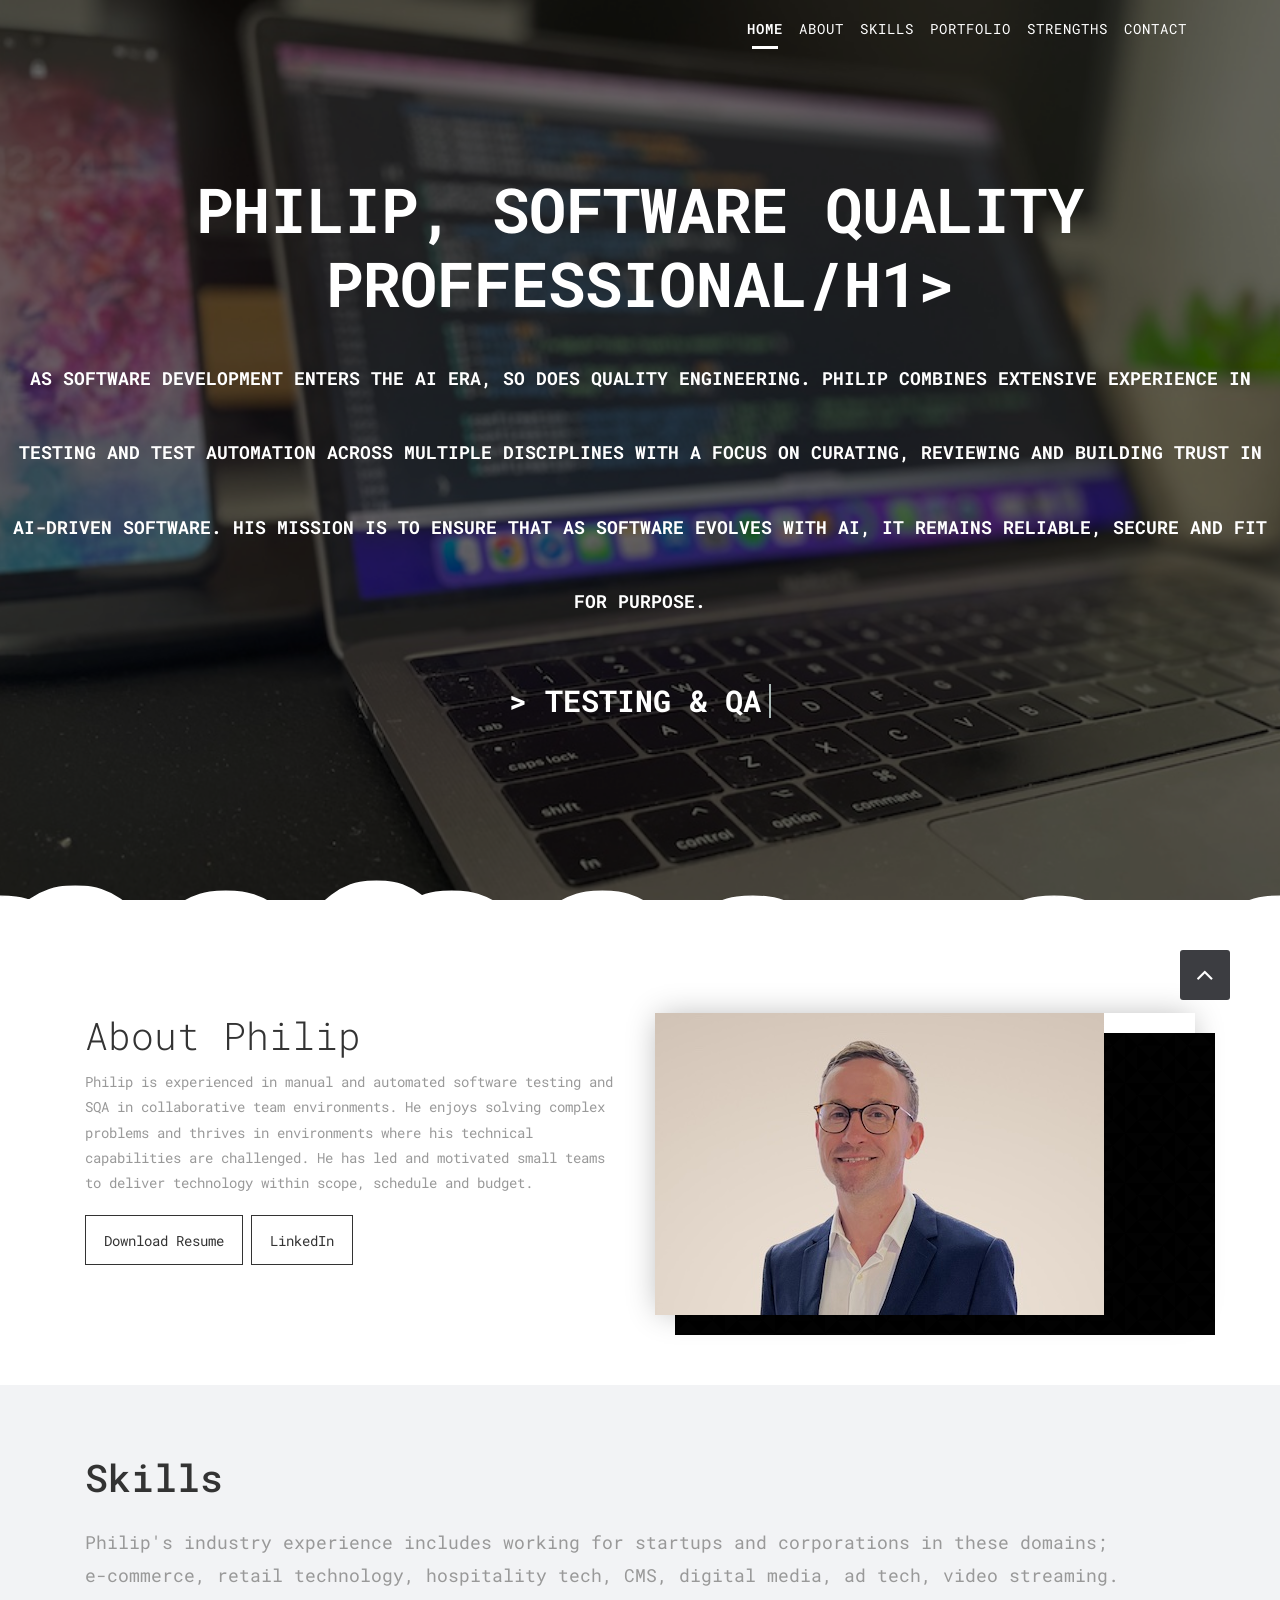
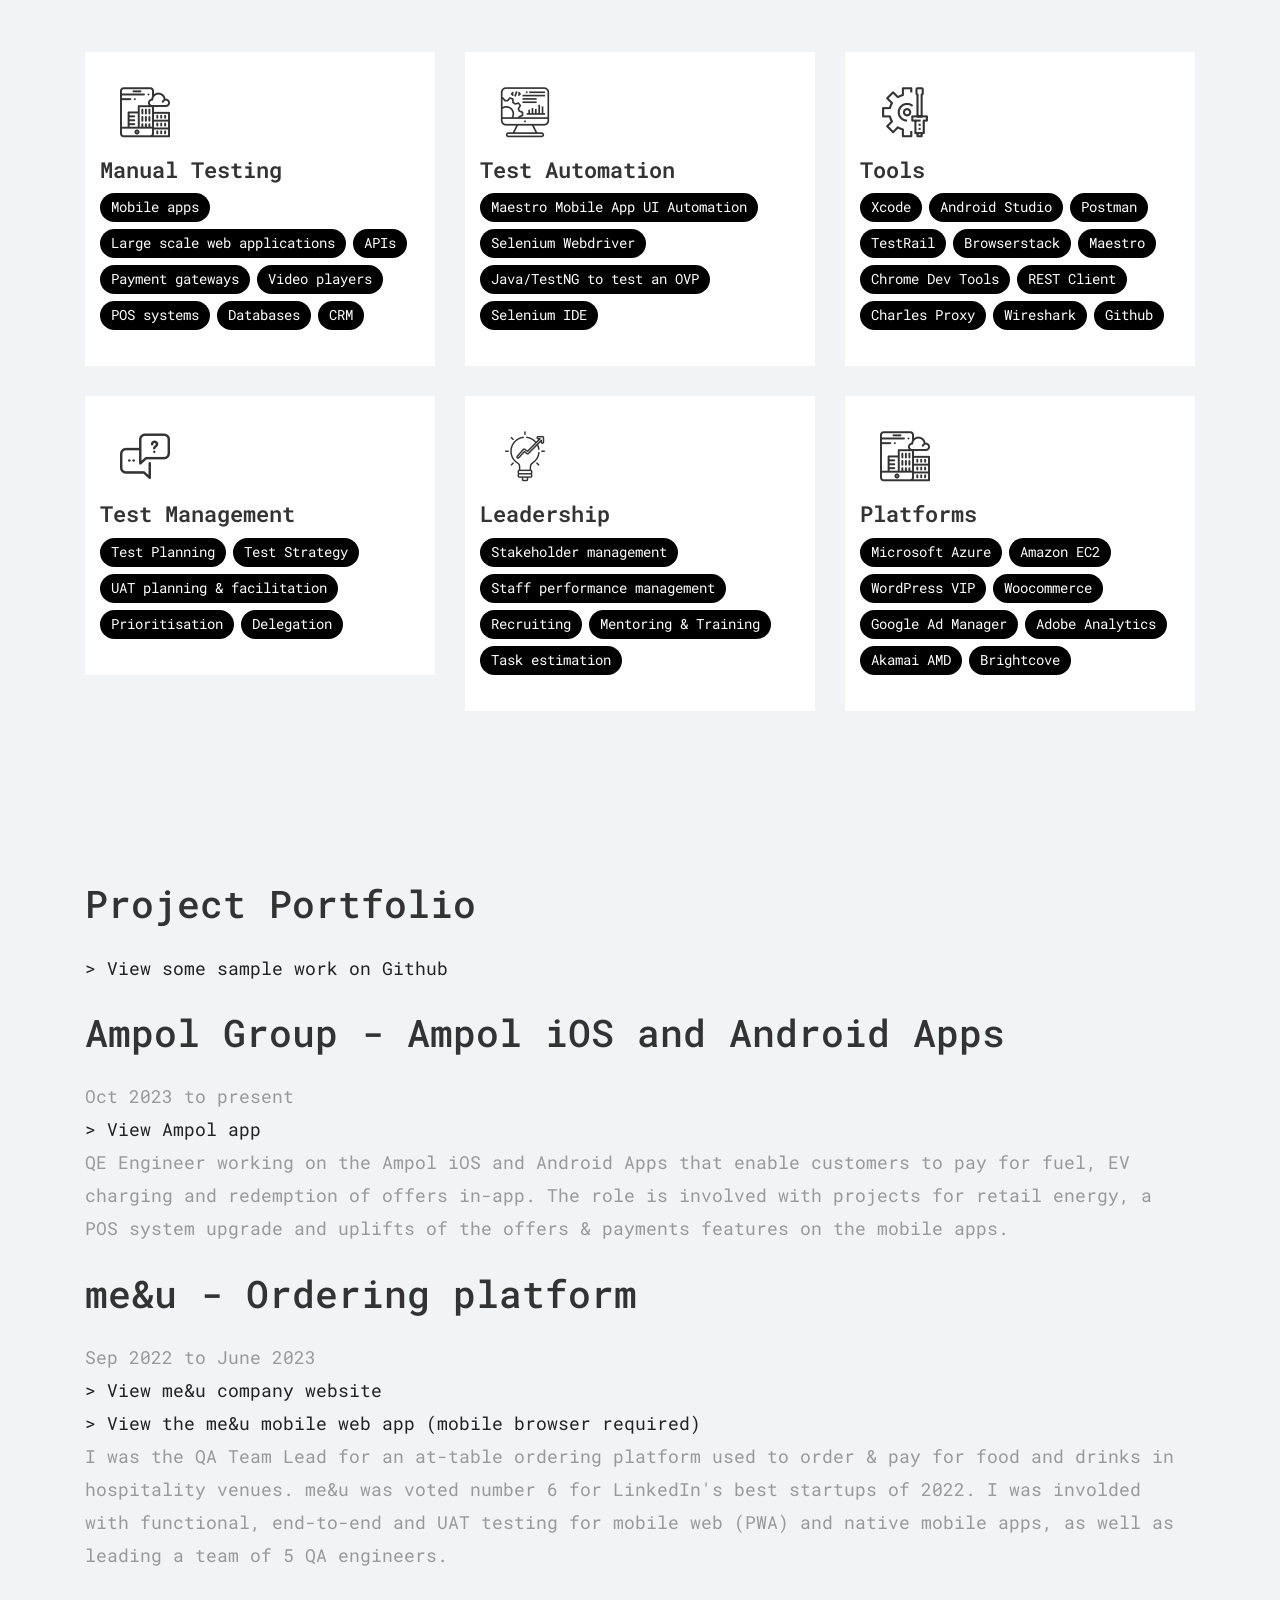
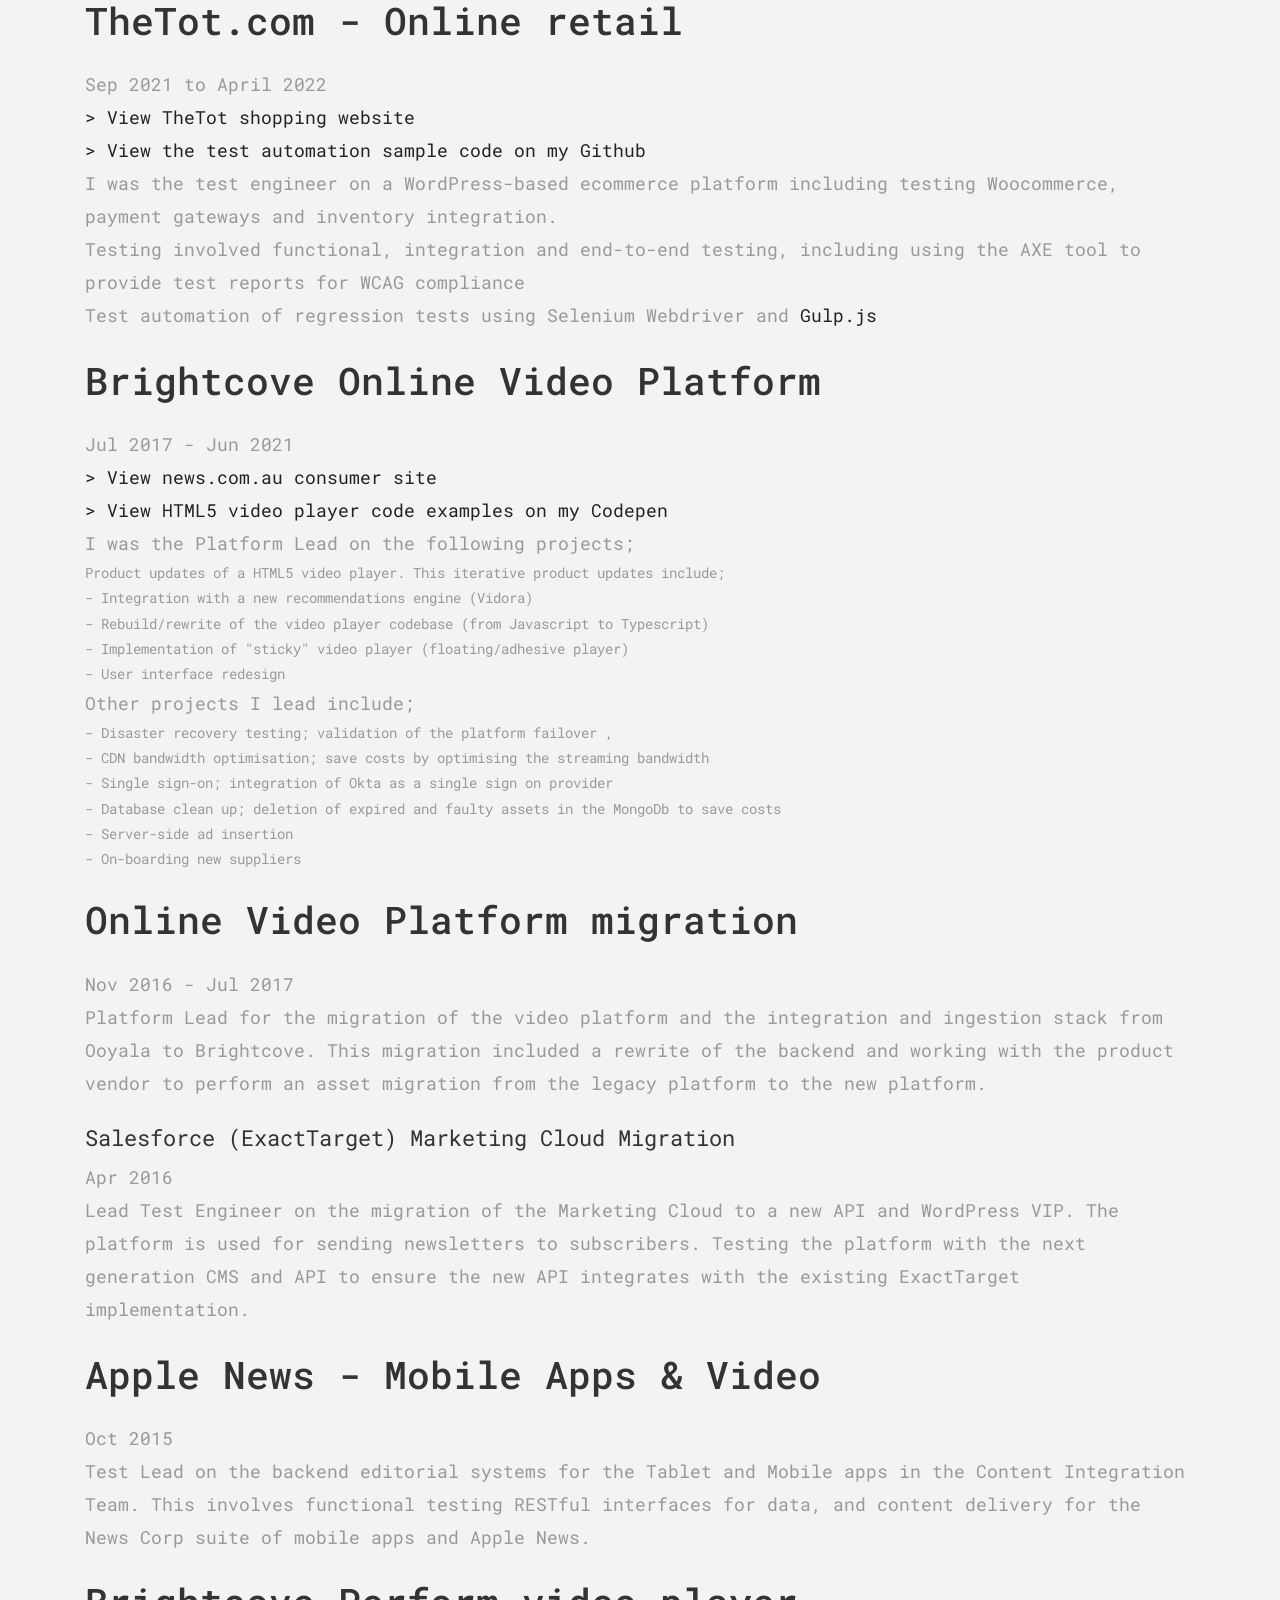
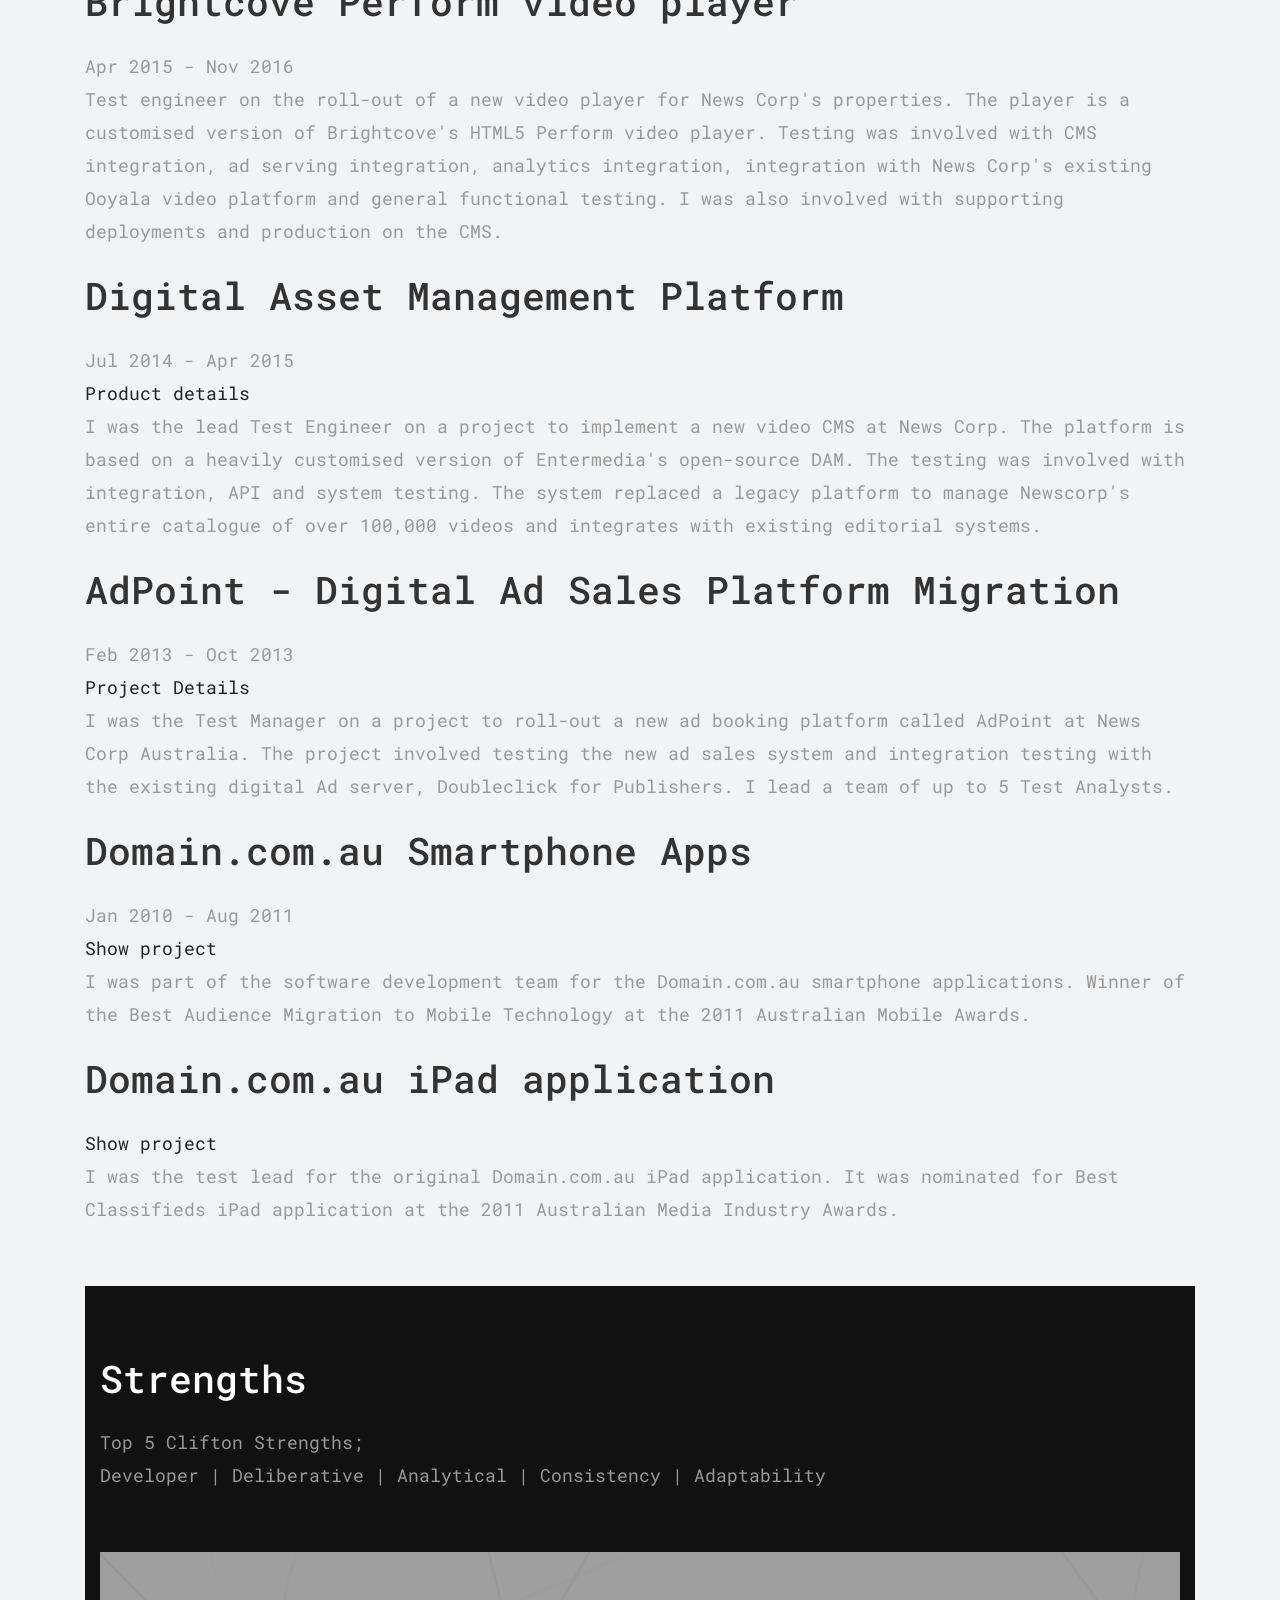
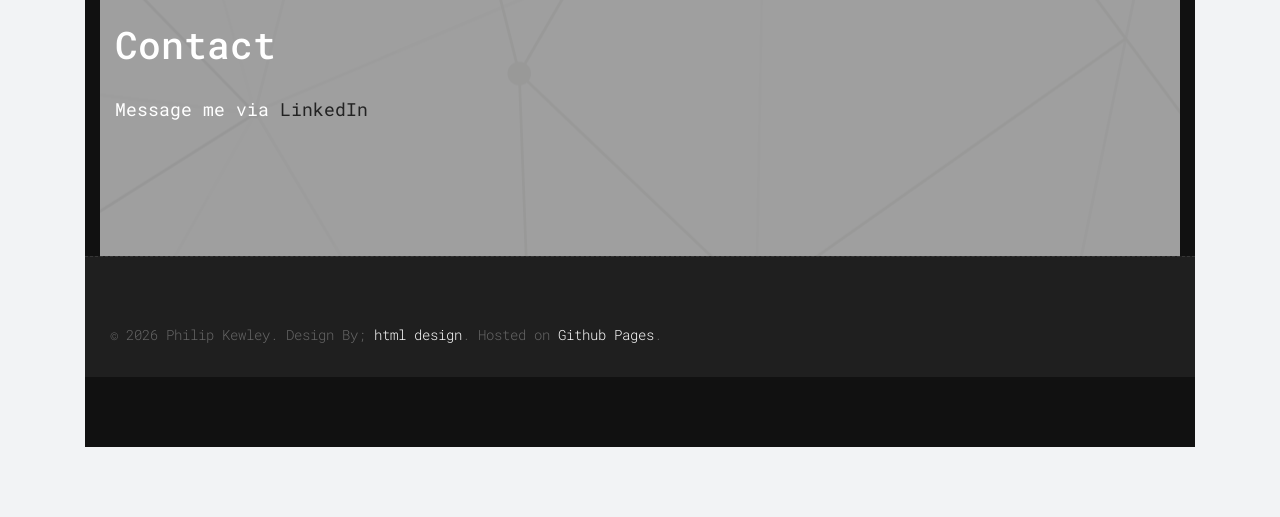
==== commit 77576308: "Revise introduction for Philip in index.html Updated the introduction text" ====
--- a/index.html
+++ b/index.html
@@ -97,9 +97,9 @@
 	
 	<section id="home" class="main-banner parallaxie" style="background: url('uploads/banner-01.jpg')">
 		<div class="heading">
-			<h1>Hi,I'm Philip</h1>
-			<p>Philip is the “human gate” in the AI-era. Transitioning from traditional testing to curating and orchestrating the systems that make AI-driven software trustworthy,  
-				using his extensive experience in software testing and test automation across multiple disciplines. </p>
+			<h1>Philip, Software Quality Proffessional/h1>
+			<p>As software development enters the AI era, so does Quality Engineering. Philip combines extensive experience in testing and test automation across multiple disciplines with a focus on curating, reviewing and building trust in AI-driven software. 
+				His mission is to ensure that as software evolves with AI, it remains reliable, secure and fit for purpose. </p>
             <h3 class="cd-headline clip is-full-width">
 				  <!--  <span></span>  -->
 				<span class="cd-words-wrapper">
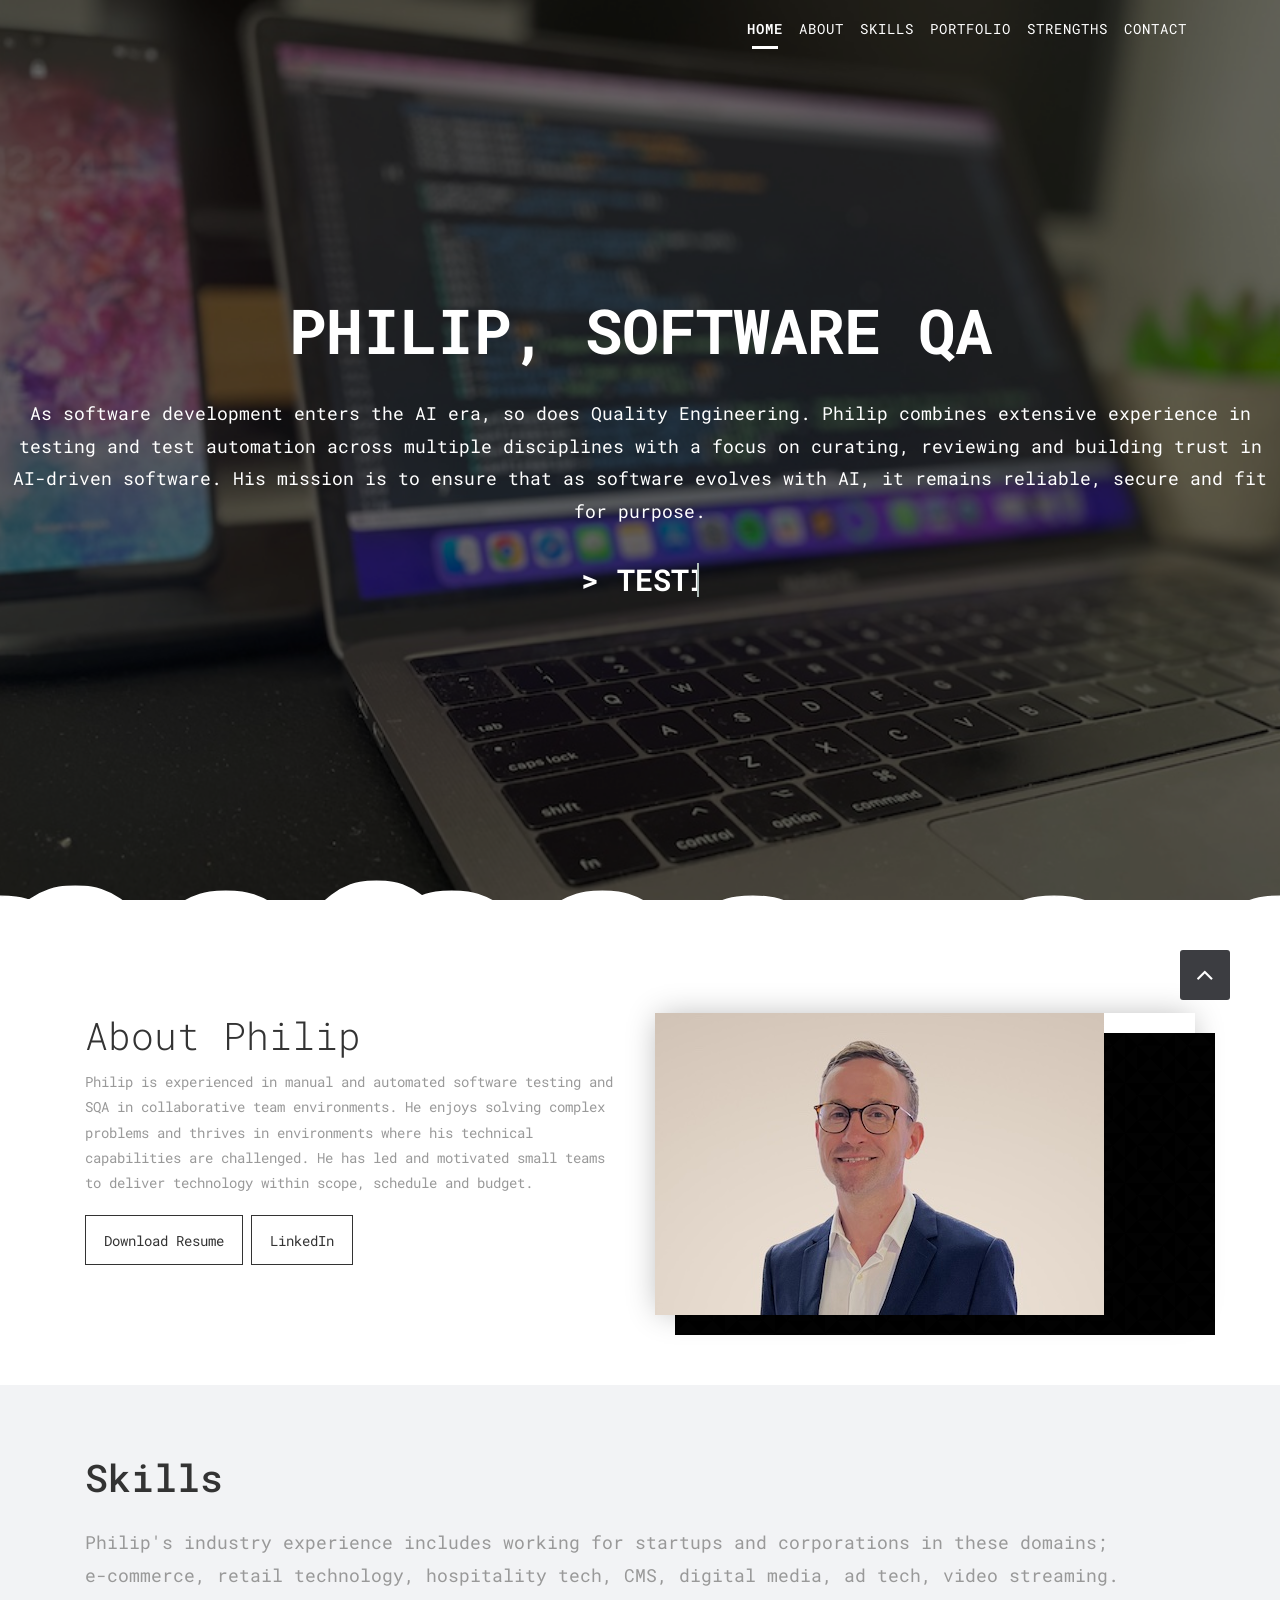
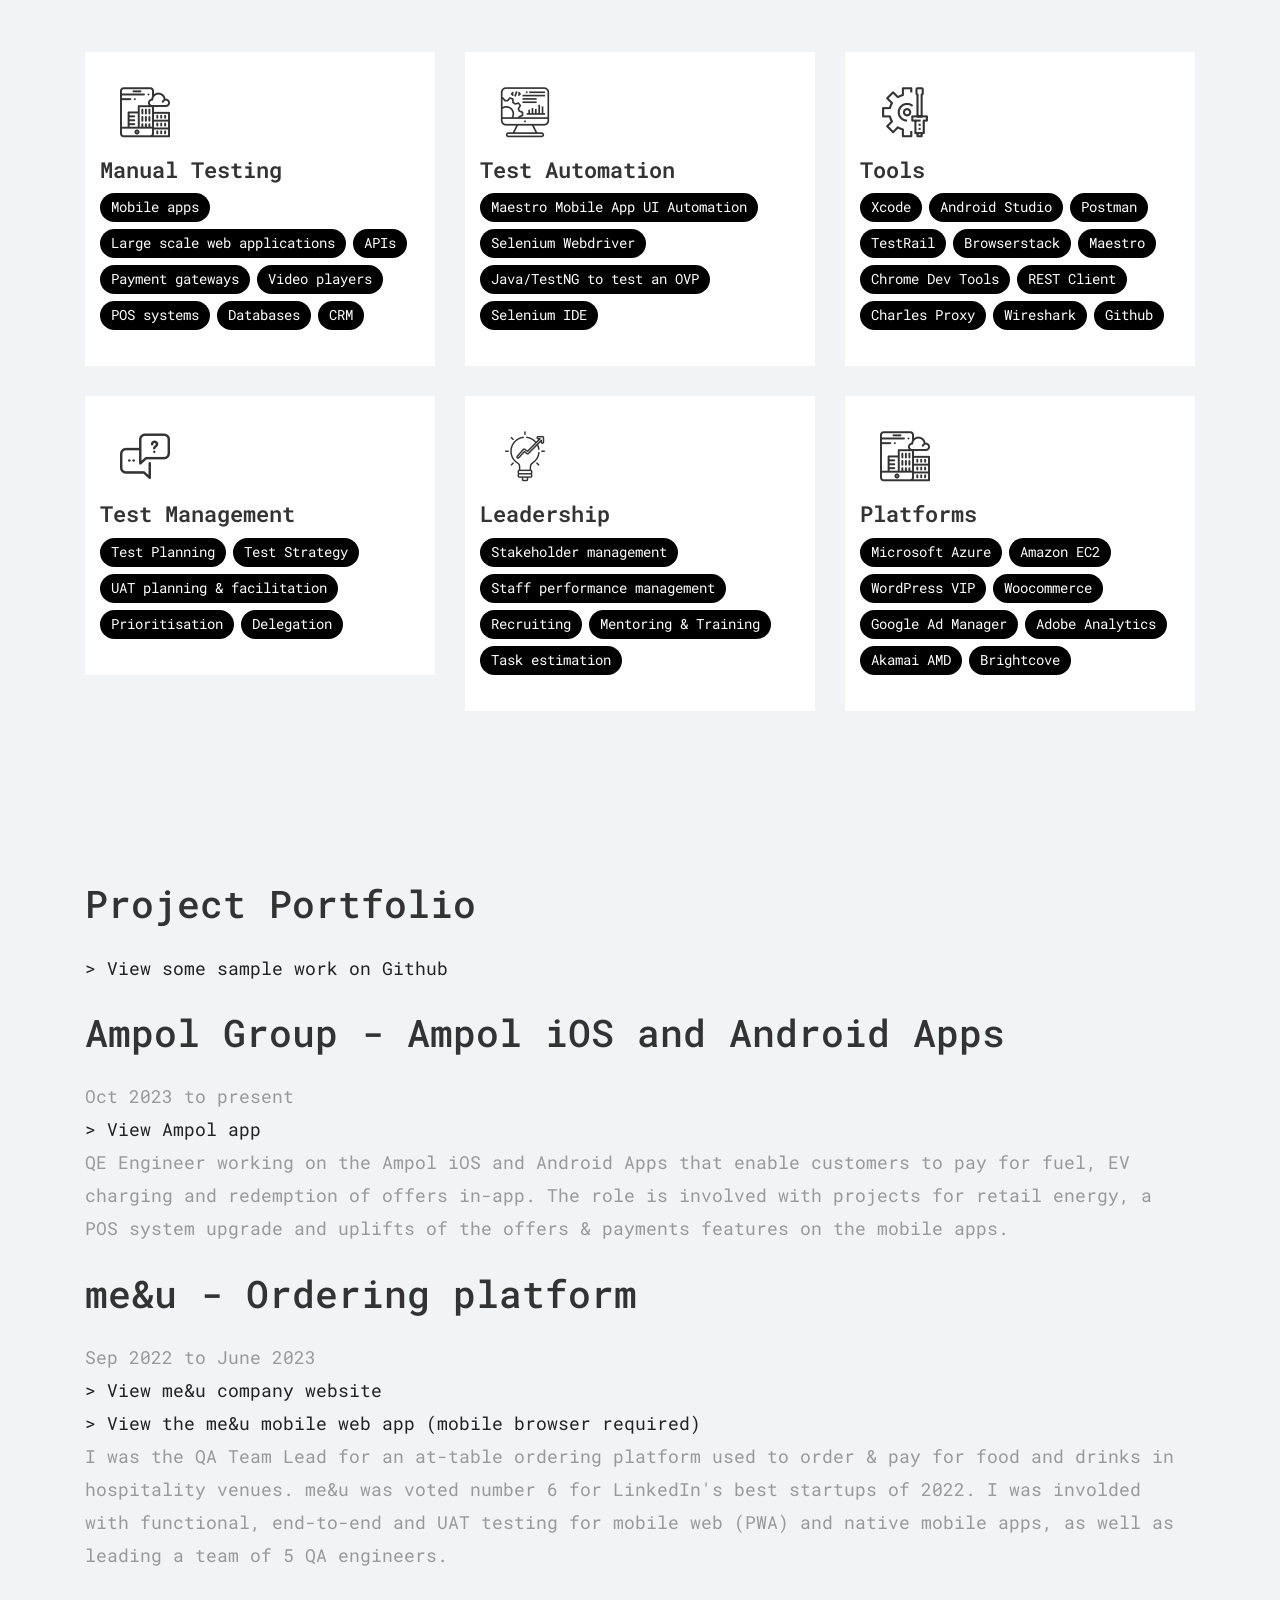
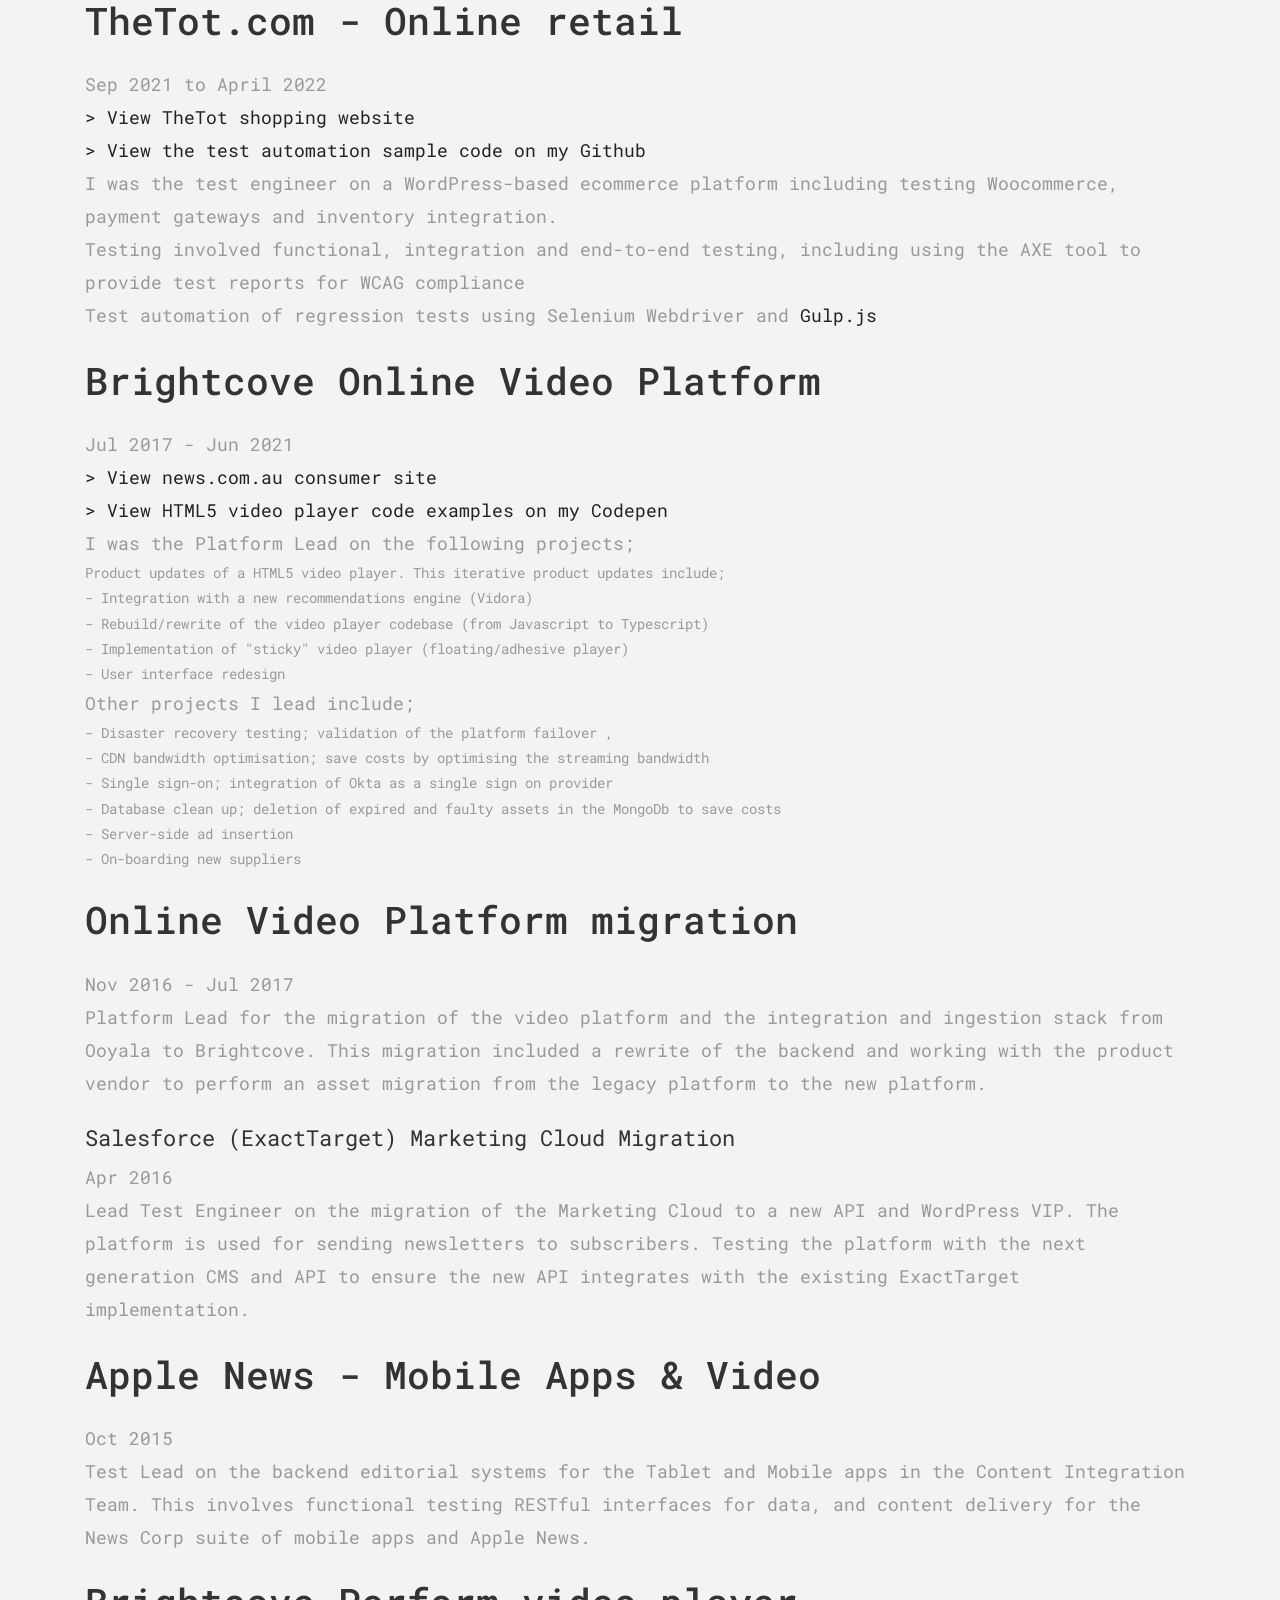
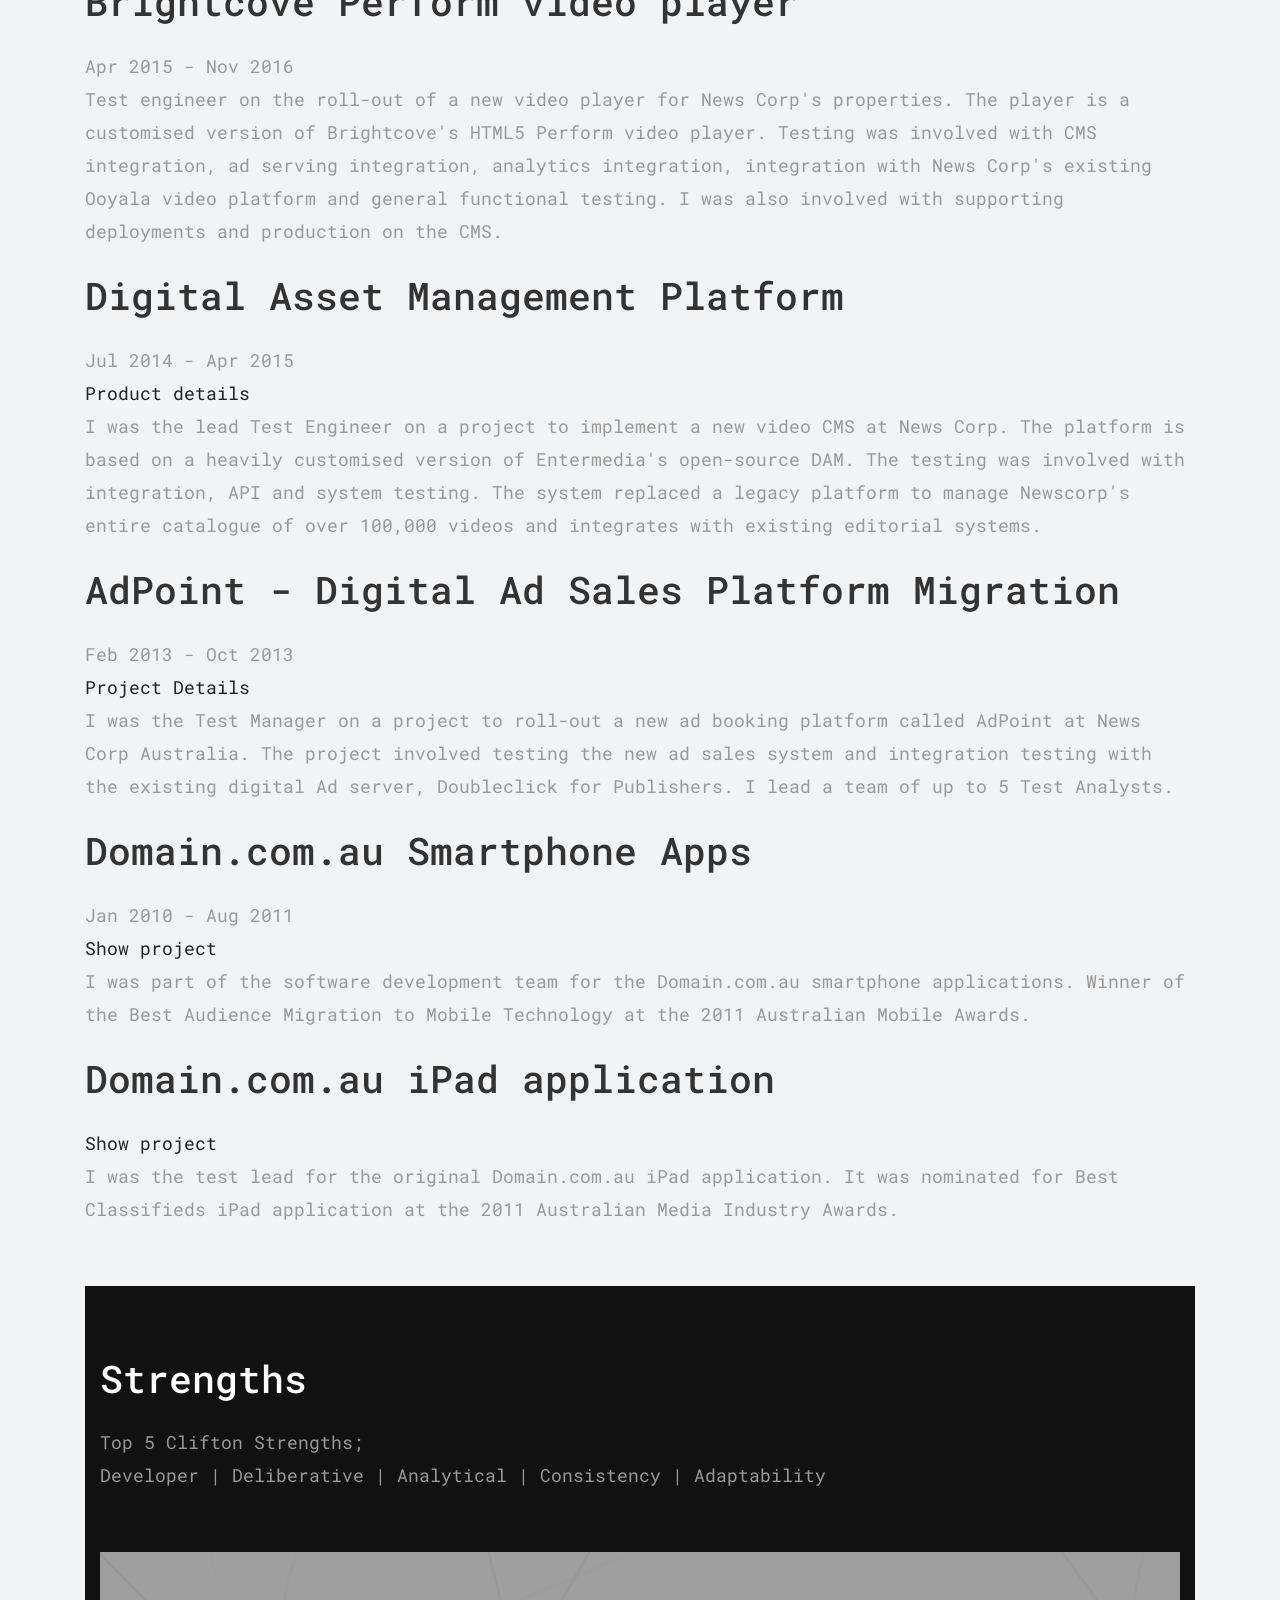
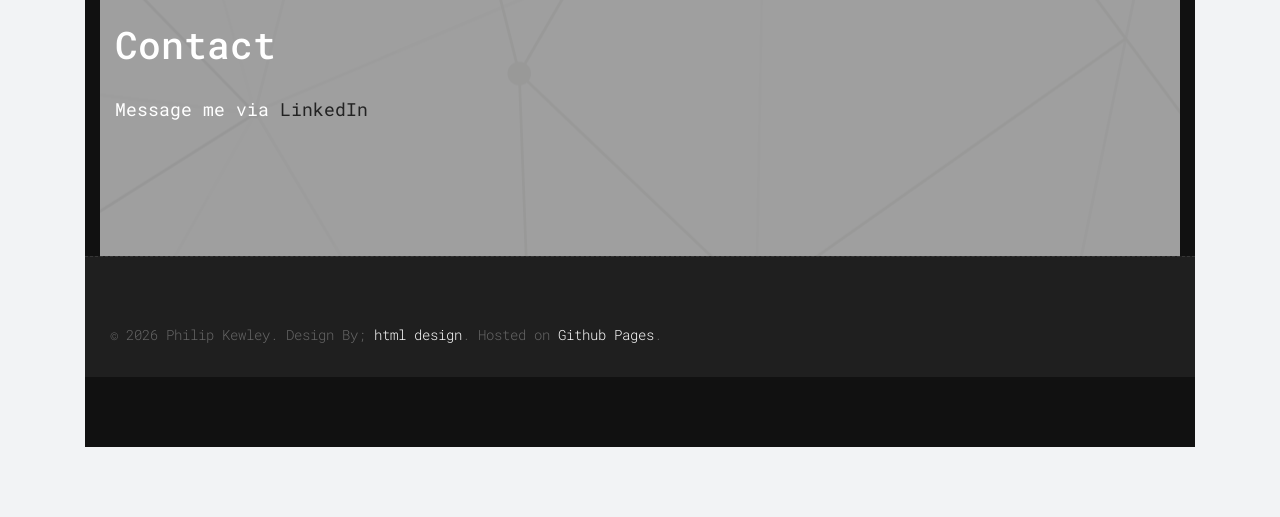
==== commit 9d942db5: "Update heading from 'Software Quality Professional' to 'Software QA'" ====
--- a/index.html
+++ b/index.html
@@ -97,7 +97,7 @@
 	
 	<section id="home" class="main-banner parallaxie" style="background: url('uploads/banner-01.jpg')">
 		<div class="heading">
-			<h1>Philip, Software Quality Proffessional/h1>
+			<h1>Philip, Software QA</h1>
 			<p>As software development enters the AI era, so does Quality Engineering. Philip combines extensive experience in testing and test automation across multiple disciplines with a focus on curating, reviewing and building trust in AI-driven software. 
 				His mission is to ensure that as software evolves with AI, it remains reliable, secure and fit for purpose. </p>
             <h3 class="cd-headline clip is-full-width">
